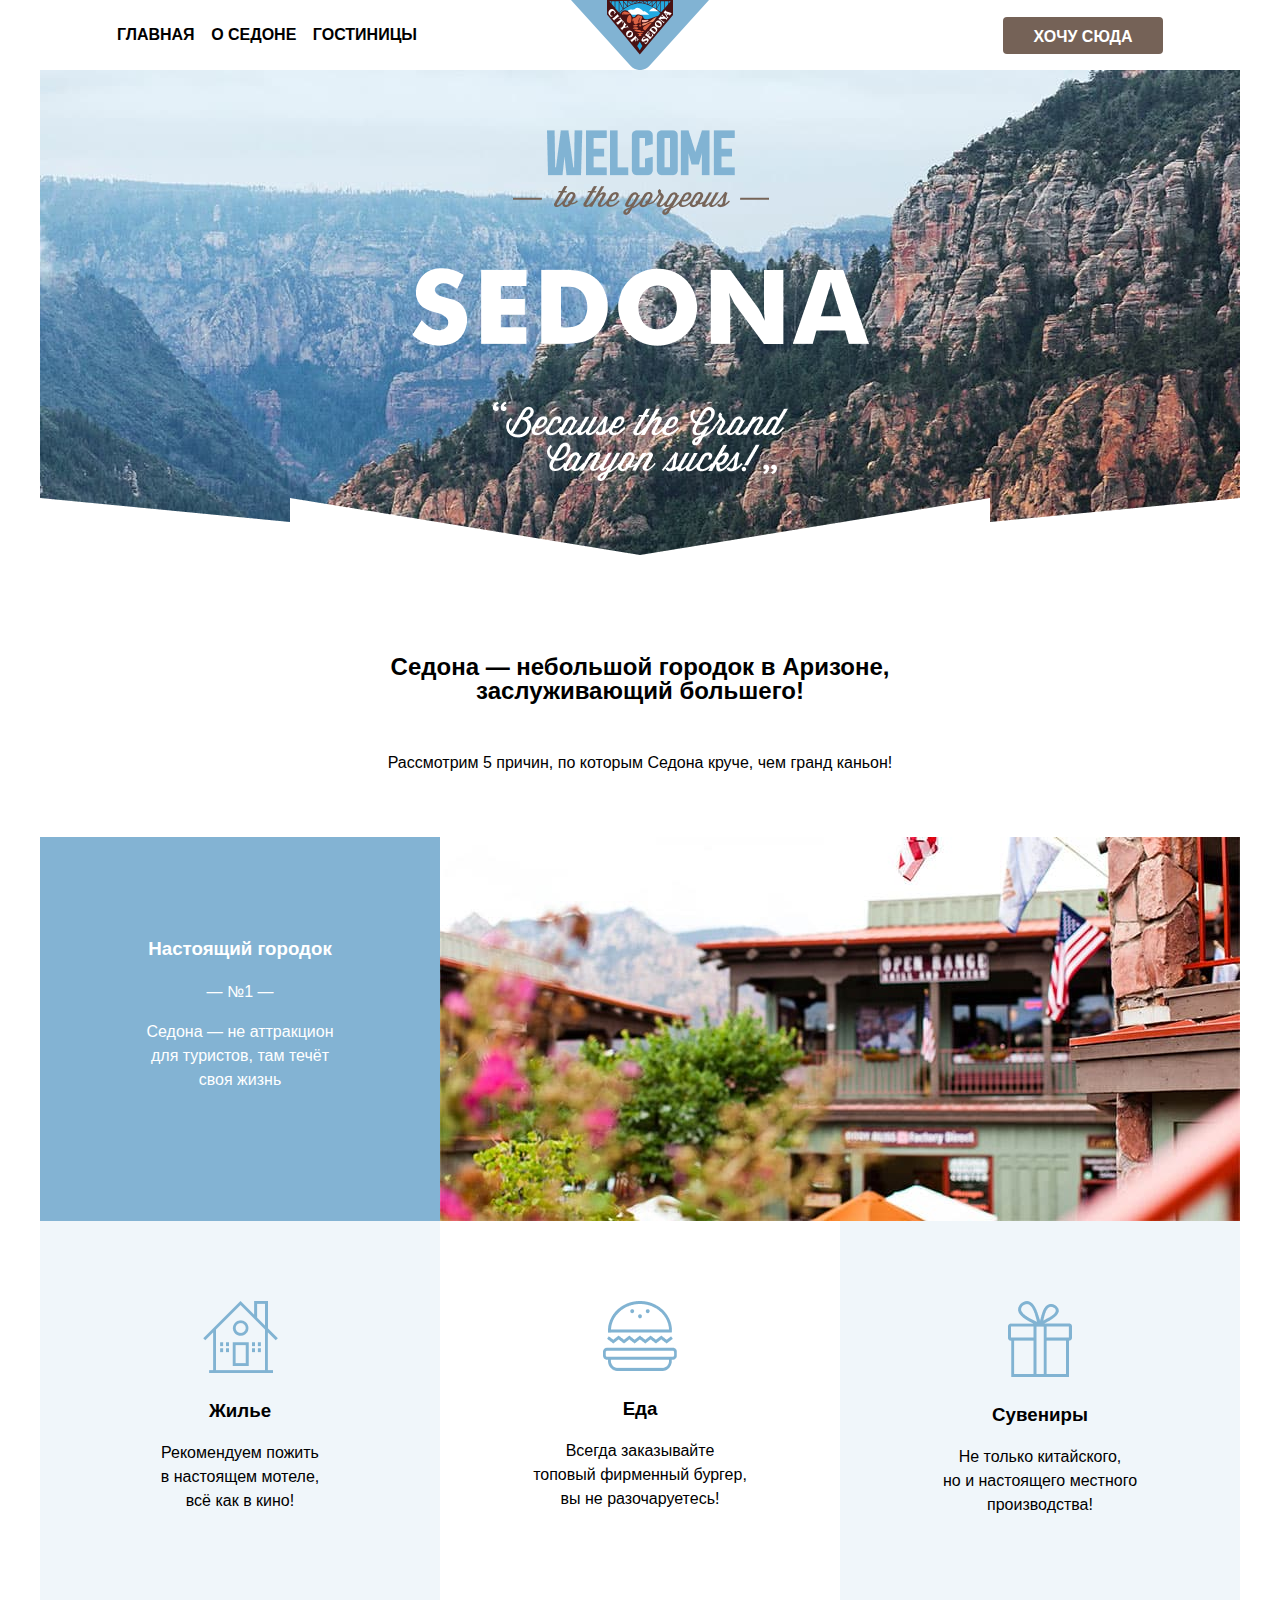
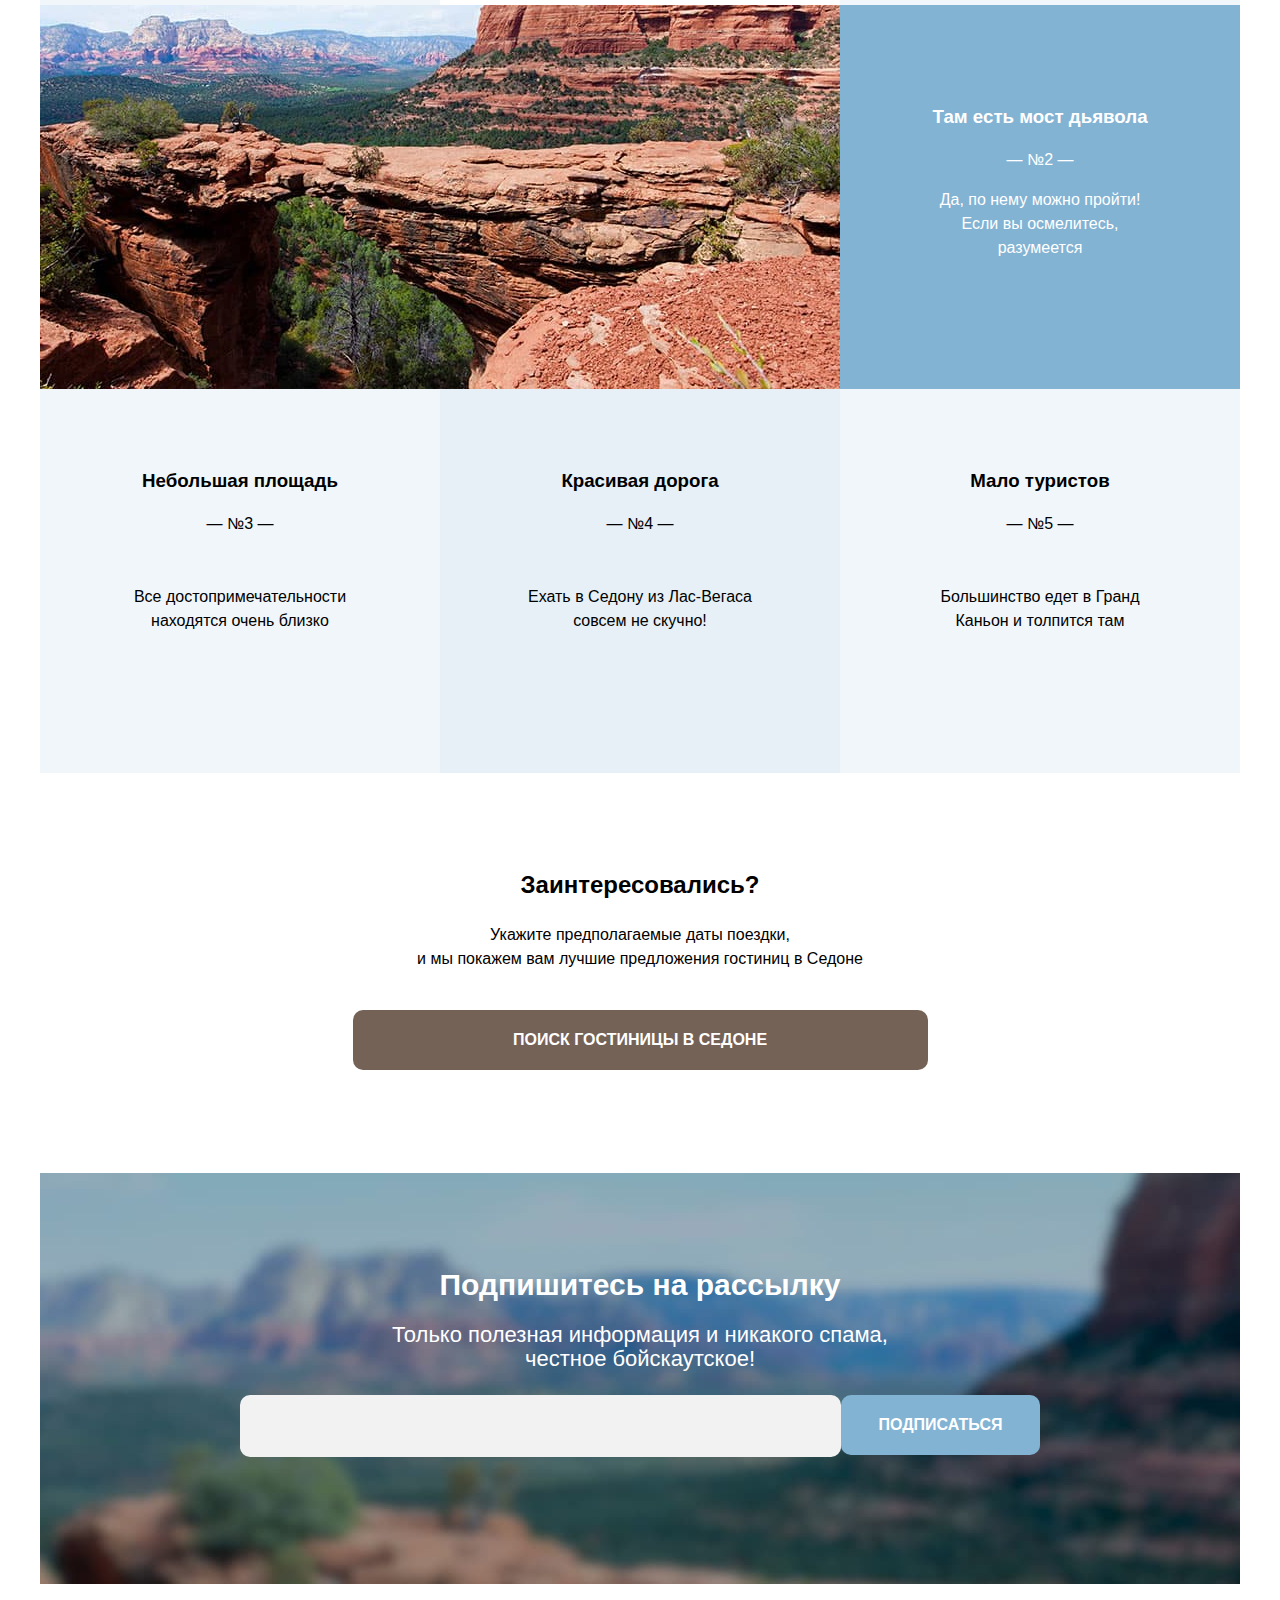
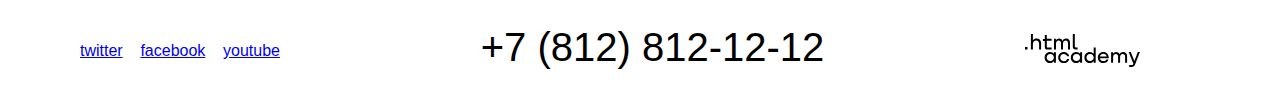
==== index.html @ 0d85519e "Задание №5. Сетки компонентов на флексах" ====
<!DOCTYPE html>
<html lang="ru">
  <head>
    <meta charset="utf-8">
    <title>HTML Academy: Седона</title>
    <link rel="stylesheet" href="styles/styles.css">
  </head>
  <body>
    <header class="page-header">
      <div class="page-container">
        <nav class="navigation">
          <ul class="navigation-list">
            <li class="navigation-item">
              <a class="navigation-link" href="index.html">Главная</a>
            </li>
            <li class="navigation-item">
              <a class="navigation-link" href="catalog.html">О Седоне</a>
            </li>
            <li class="navigation-item"><a class="navigation-link" href="hotels.html">Гостиницы</a>
            </li>
          </ul>
       
          <div class="navigation-item-logo">
            <a class="navigation-link-logo" href="index.html">
              <img class="navigation-logo" src="img/logo-sedona.svg" width="138" height="70" alt="Логотип">
            </a>
          </div>

          <ul class="navigation-list navigation-user">
            <li class="navigation-item">
              <a class="navigation-link link-search" href="#">
                <span class="visually-hidden">Поиск</span>
              </a>
            </li>
            <li class="navigation-item">
              <a class="navigation-link link-like" href="#">
                <span class="visually-hidden">Лайки</span>
              </a>
            </li>
            <li class="navigation-item">
              <a class="navigation-link link-entrance" href="#">Хочу сюда</a>
            </li>
          </ul>
        </nav>
      </div>
    </header>

    <main class="main-container main-index">
      <div class="page-container">
        <section class="index-background">
          <h1 class="visually-hidden">«Sedona»</h1>
          <img class="index-background-image" src="img/index-background.jpg" width="1200" height="485" alt="Горная местность «Sedona»">
          <div class="welcome-image"></div>
          <div class="vector-image"></div>
        </section>

        <section class="main-text">
          <h2 class="main-comment">Седона — небольшой городок в Аризоне, заслуживающий большего!</h2>
          <p>Рассмотрим 5 причин, по которым Седона круче, чем гранд каньон!</p>
        </section>
      
        <section class="advantages">
          <h2 class="visually-hidden">Преимущества</h2>
          <section class="advantage-first">
            <aside class="advantage-first-item">
              <h3 class="advantage-title">Настоящий городок</h3>
              <p class="advantage-number">&#8212; №1 &#8212;</p>
              <p class="advantage-description">Седона — не аттракцион для туристов, там течёт своя жизнь</p>
            </aside>
            <img src="img/photo-1.jpg" width="800" height="384" alt="Вид городка">
          </section>
        
          <section class="advantage-second">
            <ul class="advantage-list">
              <li class="advantage-item advantage-second-house">
                <img class="icon-house" src="img/icon-1.png" width="75" height="72" alt="Иконка жилье">
                <h3>Жилье</h3>
                <p>Рекомендуем пожить в настоящем мотеле, всё как в кино!</p>
              </li>
              <li class="advantage-item">
                <img class="icon-food" src="img/icon-2.png" width="74" height="70" alt="Иконка еда">
                <h3>Еда</h3>
                <p class="comment-food">Всегда заказывайте топовый фирменный бургер, вы не разочаруетесь!</p>
              </li>
              <li class="advantage-item advantage-second-souvenir">
                <img class="icon-souvenir" src="img/icon-3.png" width="64" height="76" alt="Иконка сувенир">
                <h3>Сувениры</h3>
                <p>Не только китайского, <br>но и настоящего местного производства!</p>
              </li>
            </ul>
          </section>
        
          <section class="advantage-third">
            <aside class="advantage-third-item">
              <h3 class="advantage-title">Там есть мост дьявола</h3>
              <p class="advantage-number">&#8212; №2 &#8212;</p>
              <p class="advantage-description">Да, по нему можно пройти! Если вы осмелитесь, разумеется</p>
            </aside>
            <img src="img/photo-2.jpg" width="800" height="384" alt="Вид природы">      
          </section>

          <section class="advantage-forth">
            <ul class="advantage-list">
              <li class="advantage-item advantage-forth-area">
                <h3>Небольшая площадь</h3>
                <p>&#8212; №3 &#8212;</p>
                <p>Все достопримечательности находятся очень близко</p>
              </li>
              <li class="advantage-item advantage-forth-road">
                <h3>Красивая дорога</h3>
                <p>&#8212; №4 &#8212;</p>
                <p class="advantage-item-road">Ехать в Седону из Лас-Вегаса совсем не скучно!</p>
              </li>
              <li class="advantage-item advantage-forth-tourists">
                <h3>Мало туристов</h3>
                <p>&#8212; №5 &#8212;</p>
                <p>Большинство едет в Гранд Каньон и толпится там</p>
              </li>
            </ul>
          </section>
        </section>

        <section class="modal-search">
          <h2>Заинтересовались?</h2>
          <p>Укажите предполагаемые даты поездки,<br> и мы покажем вам лучшие предложения гостиниц в Седоне</p>
          <button class="button button-modal" type="button" name="search-open">Поиск гостиницы в Седоне</button>
        </section>
        
        <section class="subscription">
          <div class="subscription-item">
            <h3>Подпишитесь на рассылку</h3>
            <p>Только полезная информация и никакого спама, честное бойскаутское!</p>
            <form class="page-subscription">
              <input class="page-subscription-input" type="text" name="subscribe">
              <button class="button button-subscription" type="button">Подписаться</button>
            </form>
          </div>
          <img src="img/footer-background.jpg" width="1200" height="411" alt="Картинка «Sedona»"> 
        </section>
      </div>
    </main>

    <footer class="page-footer">
      <div class="page-container">
        <section class="footer-section">
          <ul class="page-footer-socials">
            <li><a class="social-button" href="#"><span class="vissually-hidden">twitter</span></a></li>
            <li><a class="social-button" href="#"><span class="vissually-hidden">facebook</span></a></li>
            <li><a class="social-button" href="#"><span class="vissually-hidden">youtube</span></a></li>
          </ul>
          <div>
            <span class="page-footer-telephone">+7 (812) 812-12-12</span>
          </div>
          <div class="footer-copyright">
            <a class="button" href="#">
              <img src="img/logo-htmlacademy.svg" width="115" height="34" alt="Логотип HTML Academy">
            </a>
          </div>
        </section>
      </div>
    </footer>
  </body>
</html>
---- styles/styles.css ----
@font-face {
  font-family: "PT Sans";
  font-style: normal;
  font-weight: 400;
  src: url("fonts/ptsans-400.woff2") format("woff2");
  font-display: swap;
}

@font-face {
  font-family: "PT Sans";
  font-style: normal;
  font-weight: 700;
  src: url("fonts/ptsans-700.woff2") format("woff2");
  font-display: swap;
}

html {
  height: 100%;
}

body {
  display: flex;
  flex-direction: column;
  margin: 0;
  min-height: 100%;
  font-family: "PT Sans", sans-serif;
  font-size: 16px;
  line-height: 24px;
  color: #000000;
  background-color: #ffffff;
}

.button {
  font-family: inherit;
  font-size: 16px;
  line-height: 16px;
  font-weight: 700;
  text-align: center;
  color: #ffffff;
  text-decoration: none;
  text-transform: uppercase;
}

.page-container {
  width: 1200px;
  margin: 0 auto; 
}

.visually-hidden {
  display: none;
  position: absolute;
  width: 1px;
  height: 1px;
  margin: -1px;
  padding: 0;
  border: 0;
  clip: rect(0 0 0 0);
  overflow: hidden;
}

/*header*/

.navigation {
  display: flex;
  justify-content: space-around;
  width: 1200px;
  height: 70px;
}

.navigation-list {
  display: flex;
  justify-content: space-between;
  align-items: center;
  width: 300px;
  margin: 0;
  padding: 0;
  list-style: none;
}

.navigation-user {
  display: flex;
  justify-content: space-between;
  width: 500px;
}

.link-search,
.link-like {
  display: block;
  width: 50px;
}

.navigation-link {
  display: block;
  font-family: "PT Sans Narrow", sans-serif;
  font-weight: 700;
  text-align: center;
  color: #000000;
  background-color: #ffffff;
  text-decoration: none;
  text-transform: uppercase;
}

.link-entrance {
  display: block;
  width: 160px;
  height: 37px;
  color: #ffffff;
  
  line-height: 40px;
  background-color: rgba(117, 98, 87, 1);
  border-radius: 4px;
}

.navigation-link-logo {
  display: block;
}

.navigation-user {
  width: 300px;
}

.main-container {
  flex-grow: 1;
}

/*main-index*/

.index-background {
  display: block;
  width: 1200px;
  height: 485px;
  position: relative;
}

.welcome-image {
  position: absolute;
  top: 60px;
  left: 372px;
  width: 458px;
  height: 352px;
  background-image: url(../img/welcome.png);
  background-repeat: no-repeat;
  background-position: 50% 50%;
  background-size: 458px;
  text-align: center;
}

.vector-image {
  display: block;
  position: absolute;
  top: 428px;
  width: 1200px;
  min-height: 57px;
  margin: 0 auto;
  background-image: url(../img/vector.png);
  background-repeat: no-repeat;
}

.main-text {
  width: 1200px;
  height: 182px;
  text-align: center;
}

.main-comment {
  width: 620px;
  height: 80px;
  margin: 0 auto;
  margin-top: 100px;
}

.advantage-first {
  display: flex;
  justify-content: center;
}

.advantage-first-item,
.advantage-third-item {
  width: 400px;
  text-align: center;
  background-color: #83B3D3;
}

.advantage-title {
  margin-top: 100px;
}

.advantage-description {
  width: 210px;
  margin: 0 auto;
}

.advantage-list {
  display: flex;
  justify-content: space-between; 
  margin: 0;
  padding: 0;
  list-style: none;
}

.advantage-item {
  width: 400px;
  height: 384px;
  text-align: center;
}

.advantage-second-house,
.advantage-second-souvenir {
  background-color: rgba(131, 179, 211, 0.12);
}

.icon-house,
.icon-food,
.icon-souvenir {
  margin-top: 80px;
}

.advantage-item p {
  width: 170px;
  height: 73px;
  margin: 0 auto;
}

.advantage-item .comment-food {
  width: 215px;
  height: 73px;
}

.advantage-item:nth-child(3) p {
  width: 200px;
}

.advantage-third {
  display: flex;
  flex-direction: row-reverse;
  justify-content: center;
}

.advantage-title,
.advantage-number,
.advantage-description {
  color: #ffffff;
}

.advantage-forth-area h3,
.advantage-forth-road h3,
.advantage-forth-tourists h3 {
  margin-top: 80px;
}

.advantage-forth-area,
.advantage-forth-tourists {
  background-color: rgba(131, 179, 211, 0.12);
}

.advantage-forth-area p + p {
  width: 250px;
  height: 73px;
}

.advantage-forth-road {
  background-color: rgba(131, 179, 211, 0.2);
}

.advantage-forth-road .advantage-item-road {
  width: 250px;
  height: 73px;
}

.modal-search {
  width: 1200px;
  height: 300px;
  margin: 0 auto;
  text-align: center;
}

.modal-search h2 {
  width: 720px;
  height: 50px;
  margin: 0 auto;
  margin-top: 100px;
}

.modal-search p {
  width: 600px;
  height: 37px;
  margin: 0 auto;
  margin-bottom: 50px;
}

.button-modal {
  width: 575px;
  height: 60px;
  color: #ffffff;
  background-color: rgba(117, 98, 87, 1);
  border: none;
  border-radius: 10px;
}

.subscription {
  width: 1200px;
  position: relative;
}

.subscription-item {
  width: 800px;
  position: absolute;
  left: 200px;
  text-align: center;
  margin-top: 100px;
}

.subscription-item h3 {
  width: 700px;
  height: 50px;
  color: #ffffff;
  margin: 0 auto;
  font-size: 30px;
}

.subscription-item p {
  width: 520px;
  height: 72px;
  color: #ffffff;
  margin: 0 auto;
  font-size: 22px;
}

.page-subscription {
  display: flex;
}

.page-subscription-input {
  width: 600px;
  height: 60px;
  background-color: rgba(242, 242, 242, 1);
  border: none;
  border-radius: 10px;
}
.button-subscription {
  width: 200px;
  height: 60px;
  background-color: rgba(131, 179, 211, 1);
  border: none;
  border-radius: 10px;
}

/*footer*/

.footer-section {
  width: 1200px;
  height: 120px;
  display: flex;
  justify-content: space-between;
  align-items: center;
}

.page-footer-socials {
  display: flex;
  justify-content: space-between;
  width: 200px;
  list-style: none;
}

.page-footer-telephone {
  width: 350px;
  height: 50px;
  font-size: 40px;
}

.footer-copyright {
  width: 115px;
  height: 34px;
  margin-right: 100px;
}

/*page-calalog*/

.catalog-sedona-image {
  position: relative;
}

.filters-form-wrapper {
  position:  absolute;
  top: 60px;
  color: #ffffff;
}

.filters-form-wrapper h1 {
  font-size: 50px;
  margin-top: 70px;
  margin-left: 70px;
}

.filters-form-wrapper p {
  width: 73px;
  height: 21px;
  margin-left: 115px;
}

.filters-form {
  display: flex;
  justify-content: space-between;
  width: 1000px;
}

.filters-form-first {
  display: flex;
  justify-content: space-between;
  width: 400px;
  margin-left: 70px;
}

.filter-form-second {
  display: flex;
  width: 400px;
  margin-top: 20px;
}

.filters-by-price {
  border: none;
}

.filters-range {
  margin-top: 15px;
}

.price-controls {
  display: flex;
  margin-bottom: 20px;
}

.price-controls input {
  width: 120px;
  height: 35px;
  color: #ffffff;
  background-color: transparent;
  border: 1px solid #ffffff;
}

.min-price input {
  border-right: none;
}

.range-controls .scale {
  height: 2px;
  background-color: rgba(255, 255, 255, 1);
}

.filters-button {
  margin: 44px 0 0 50px;
}

.filters-btn {
  width: 140px;
  height: 40px;
  font-size: 12px;
  color:  #ffffff;
}

.filters-button-apply {
  background-color: rgba(131, 179, 211, 1);
  border: none;
  border-radius: 5px;
  font-size: 14px;
  font-weight:  normal;
}

.filters-button-reset {
  background-color:  transparent;
  border: none;
  text-transform: capitalize;
  font-size: 16px;
  font-weight:  normal;
}

.sorting-block {
  display: flex;
  justify-content: space-between;
  align-items: center;
  width: 1056px;
  height: 100px;
  margin: 0 auto;
}

.sorting-block h2 {
  width: 400px;
  height: 40px;
  font-size: 30px;
}

.sorting-type {
  margin-left: 200px;
}

.select-control {
  width: 250px;
  height: 40px;
}

.sorting-list {
  display: flex;
  justify-content: flex-end;
  width: 300px;
  margin: 0;
  padding: 0;
  list-style: none;
}

.sorting-link {
  display: block;
}

.sorting-item button {
  width: 40px;
  height: 40px;
  margin-left: 10px;
}

.gallery {
  width: 1056px;
  margin: 0 auto;
  margin-bottom: 30px;
  border: 1px solid rgba(229, 229, 229, 1);
  border-left: none;
  border-right: none;
}

.gallery-list {
  display: flex;
  padding-top: 30px;
  padding-bottom: 30px;
  border-bottom: 1px solid rgba(229, 229, 229, 1);
}

.gallery-item {
  width: 300px;
  height: 100px;
  margin: 0;
  padding: 0;
  margin-left: 35px;
}

.gallery-title {
  margin: 0;
  padding: 0;
}

.gallery-hotel,
.gallery-hotel-price {
  display: inline-block;
}

.gallery-hotel-price {
  margin-left: 55px;
  margin-bottom: 35px;
}

.gallery-hotel-info {
  display: flex;
}

.gallery-details {
  width: 151px;
  height: 37px;
  font-size: 12px;
  line-height: 37px;
  font-weight: 700;
  text-transform: uppercase;
  text-align: center;
  background-color: rgba(117, 98, 87, 1);
}

.gallery-details a {
  color: #ffffff;
  text-decoration: none;
}

.gallery-btn {
  width: 151px;
  height: 37px;
  margin-left: 10px;
  font-size: 12px;
  color: #ffffff;
  font-weight: 700;
  text-transform: uppercase;
  text-align: center;
  background-color: rgba(131, 179, 211, 1);
  border: none;
}

.gallery-hotel-rating {
  align-self: flex-end;
  margin-left: auto;
}

.gallery-hotel-rating button {
  width: 160px;
  height: 37px;
  color: #000000;
  background-color: rgba(242, 242, 242, 1);
  border: none;
}

.gallery-download {
  display: flex;
  justify-content: center;
  margin-top: 30px;
  margin-bottom: 30px;
}

.download-btn {
  width: 625px;
  height: 55px;
  color: #ffffff;
  background-color: rgba(131, 179, 211, 1);
  border: none;
  border-radius: 4px;
}

.slider-pagination {
  display: flex;
  justify-content: space-between;
  width: 1056px;
  margin: 0 auto;
  margin-bottom: 40px;
  padding: 0;
}

.pagination-list {
  display: flex;
  margin: 0;
  padding: 0;
  list-style-type: none;
}

.pagination-item {
  margin-left: 5px;
}

.pagination-link {
  display: block;
  box-sizing: border-box;
  width: 55px;
  height: 55px;
  padding: 18px 24px;
  font-weight: 700;
  color: #000000;
  background-color: rgba(131, 179, 211, 1);
  text-decoration: none;
  border: none;
  border-radius: 4px;
}

.pagination-current {
  background-color: rgba(242, 242, 242, 1);
}

.pagination-link-dotted {
  padding: 15px 22px;
}

.pagination-link-last {
  padding: 18px 18px;
}

.sorting-hotel-pages {
  display: flex;
  justify-content: space-between;
  align-items: center;
  width: 386px;
  height: 48px;
}

.select-hotel {
  width: 130px;
  height: 53px;
  padding: 0;
  padding-left: 10px;
  border-radius: 4px;
}

.subscription-block {
  display: block;
  width: 1056px;
  height: 400px;
  margin: 0 auto;
}

.subscription-item-catalog {
  display: flex;
  flex-direction: column;
  justify-content: center;
  align-items: center;
  width: 900px;
  margin: 0 auto;
  text-align: center;
}

.subscription-item-catalog h3 {
  width: 720px;
  height: 50px;
  font-size: 30px;
}

.subscription-item-catalog p {
  width: 520px;
  height: 72px;
  font-size: 22px;
  line-height: 20px;
}

.subscription-form {
  display: flex;
}

.subscription-input {
  width: 600px;
  height: 60px;
  background-color: rgba(242, 242, 242, 1);
  border: none;
  border-radius: 10px;
}
.subscription-button {
  width: 200px;
  height: 60px;
  background-color: rgba(131, 179, 211, 1);
  border: none;
  border-radius: 10px;
}
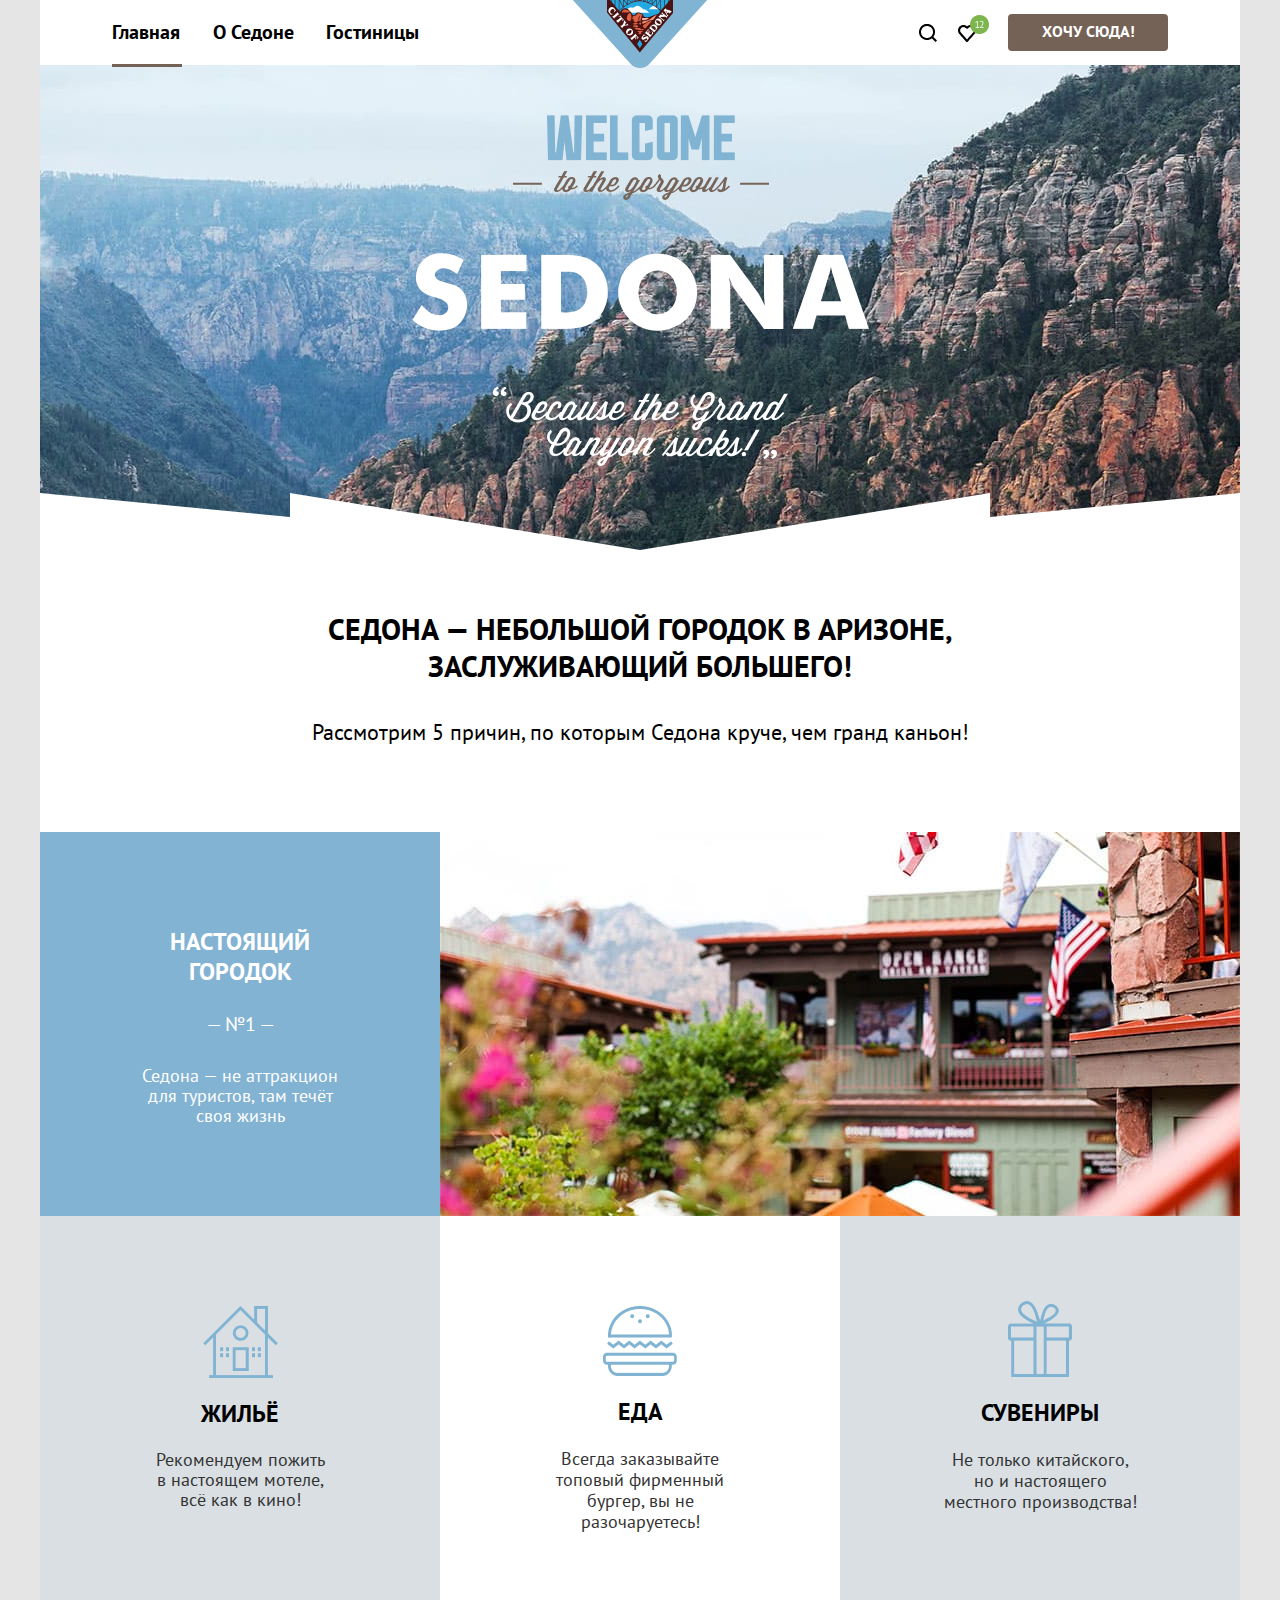
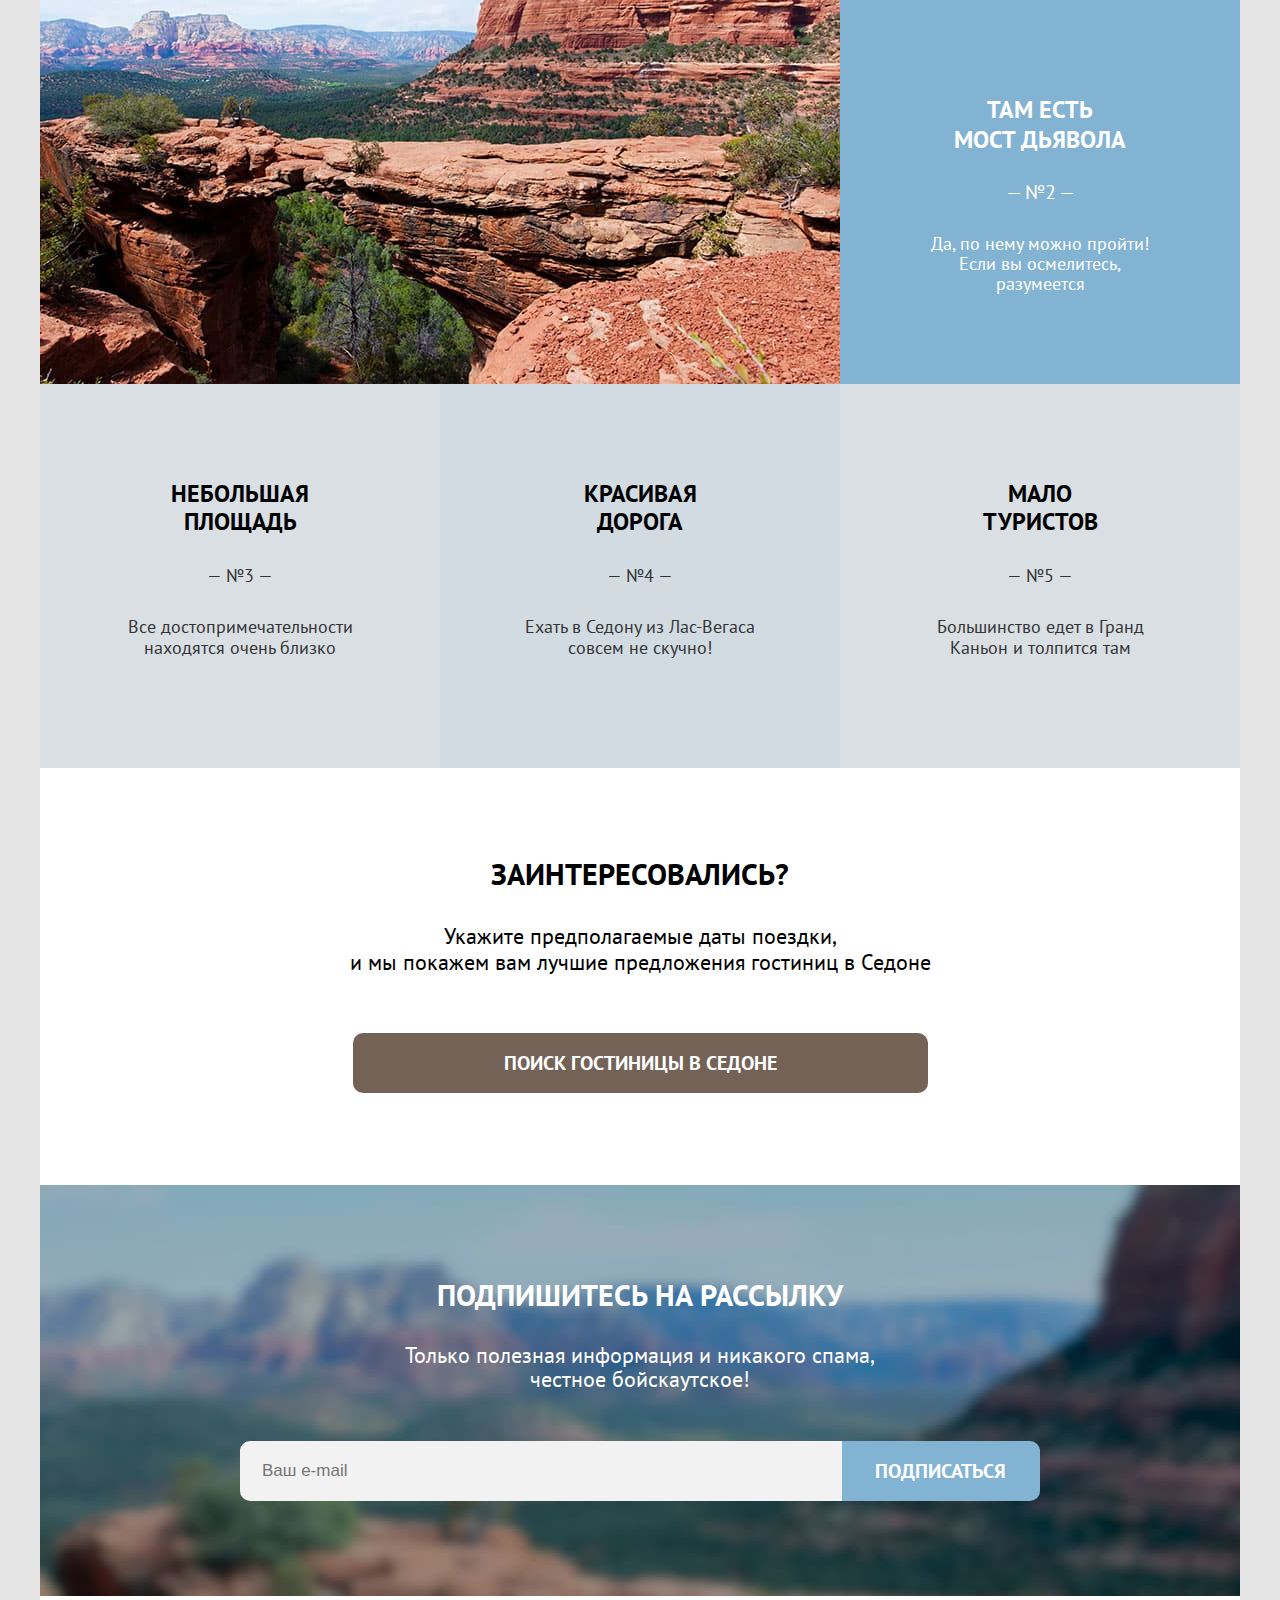
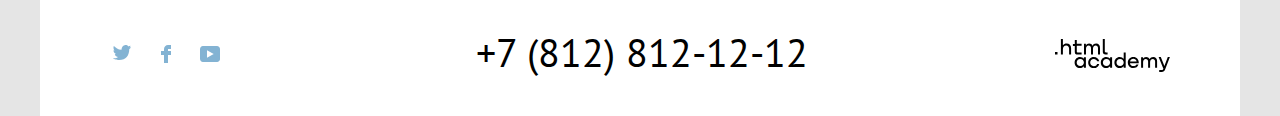
==== commit 20aa223e: "Задание №7. Декоративные элементы" ====
--- a/index.html
+++ b/index.html
@@ -11,12 +11,13 @@
         <nav class="navigation">
           <ul class="navigation-list">
             <li class="navigation-item">
-              <a class="navigation-link" href="index.html">Главная</a>
+              <a class="navigation-link current-link-index" href="index.html">Главная</a>
             </li>
             <li class="navigation-item">
-              <a class="navigation-link" href="catalog.html">О Седоне</a>
+              <a class="navigation-link" href="about-sedona.html">О Седоне</a>
             </li>
-            <li class="navigation-item"><a class="navigation-link" href="hotels.html">Гостиницы</a>
+            <li class="navigation-item">
+              <a class="navigation-link link-hotels" href="catalog.html">Гостиницы</a>
             </li>
           </ul>
        
@@ -38,7 +39,7 @@
               </a>
             </li>
             <li class="navigation-item">
-              <a class="navigation-link link-entrance" href="#">Хочу сюда</a>
+              <a class="navigation-link link-entrance" href="#">Хочу сюда!</a>
             </li>
           </ul>
         </nav>
@@ -47,16 +48,18 @@
 
     <main class="main-container main-index">
       <div class="page-container">
-        <section class="index-background">
-          <h1 class="visually-hidden">«Sedona»</h1>
-          <img class="index-background-image" src="img/index-background.jpg" width="1200" height="485" alt="Горная местность «Sedona»">
-          <div class="welcome-image"></div>
-          <div class="vector-image"></div>
-        </section>
+        <section class="index-background-wrapper">
+          <div class="index-background">
+            <h1 class="visually-hidden">«Sedona»</h1>
+            <img class="index-background-image" src="img/index-background.jpg" width="1200" height="485" alt="Горная местность «Sedona»">
+            <div class="welcome-image"></div>
+            <div class="vector-image"></div>
+          </div>
 
-        <section class="main-text">
-          <h2 class="main-comment">Седона — небольшой городок в Аризоне, заслуживающий большего!</h2>
-          <p>Рассмотрим 5 причин, по которым Седона круче, чем гранд каньон!</p>
+          <div class="main-text">
+            <h2 class="main-comment">Седона — небольшой городок в Аризоне, заслуживающий большего!</h2>
+            <p>Рассмотрим 5 причин, по которым Седона круче, чем гранд каньон!</p>
+          </div>
         </section>
       
         <section class="advantages">
@@ -74,25 +77,25 @@
             <ul class="advantage-list">
               <li class="advantage-item advantage-second-house">
                 <img class="icon-house" src="img/icon-1.png" width="75" height="72" alt="Иконка жилье">
-                <h3>Жилье</h3>
+                <h3>Жильё</h3>
                 <p>Рекомендуем пожить в настоящем мотеле, всё как в кино!</p>
               </li>
-              <li class="advantage-item">
+              <li class="advantage-item advantage-food-background">
                 <img class="icon-food" src="img/icon-2.png" width="74" height="70" alt="Иконка еда">
                 <h3>Еда</h3>
-                <p class="comment-food">Всегда заказывайте топовый фирменный бургер, вы не разочаруетесь!</p>
+                <p class="comment-food">Всегда заказывайте<br>топовый фирменный бургер, вы не разочаруетесь!</p>
               </li>
               <li class="advantage-item advantage-second-souvenir">
                 <img class="icon-souvenir" src="img/icon-3.png" width="64" height="76" alt="Иконка сувенир">
                 <h3>Сувениры</h3>
-                <p>Не только китайского, <br>но и настоящего местного производства!</p>
+                <p>Не только китайского,<br>но и настоящего местного производства!</p>
               </li>
             </ul>
           </section>
         
           <section class="advantage-third">
             <aside class="advantage-third-item">
-              <h3 class="advantage-title">Там есть мост дьявола</h3>
+              <h3 class="advantage-title advantage-title-bridge">Там есть мост дьявола</h3>
               <p class="advantage-number">&#8212; №2 &#8212;</p>
               <p class="advantage-description">Да, по нему можно пройти! Если вы осмелитесь, разумеется</p>
             </aside>
@@ -103,17 +106,17 @@
             <ul class="advantage-list">
               <li class="advantage-item advantage-forth-area">
                 <h3>Небольшая площадь</h3>
-                <p>&#8212; №3 &#8212;</p>
+                <p class="advantage-item-number">&#8212; №3 &#8212;</p>
                 <p>Все достопримечательности находятся очень близко</p>
               </li>
               <li class="advantage-item advantage-forth-road">
                 <h3>Красивая дорога</h3>
-                <p>&#8212; №4 &#8212;</p>
+                <p class="advantage-item-number">&#8212; №4 &#8212;</p>
                 <p class="advantage-item-road">Ехать в Седону из Лас-Вегаса совсем не скучно!</p>
               </li>
               <li class="advantage-item advantage-forth-tourists">
                 <h3>Мало туристов</h3>
-                <p>&#8212; №5 &#8212;</p>
+                <p class="advantage-item-number">&#8212; №5 &#8212;</p>
                 <p>Большинство едет в Гранд Каньон и толпится там</p>
               </li>
             </ul>
@@ -131,7 +134,7 @@
             <h3>Подпишитесь на рассылку</h3>
             <p>Только полезная информация и никакого спама, честное бойскаутское!</p>
             <form class="page-subscription">
-              <input class="page-subscription-input" type="text" name="subscribe">
+              <input class="page-subscription-input" type="text" name="subscribe" placeholder="Ваш e-mail">
               <button class="button button-subscription" type="button">Подписаться</button>
             </form>
           </div>
@@ -144,9 +147,9 @@
       <div class="page-container">
         <section class="footer-section">
           <ul class="page-footer-socials">
-            <li><a class="social-button" href="#"><span class="vissually-hidden">twitter</span></a></li>
-            <li><a class="social-button" href="#"><span class="vissually-hidden">facebook</span></a></li>
-            <li><a class="social-button" href="#"><span class="vissually-hidden">youtube</span></a></li>
+            <li><a class="social-button-tw" href="#"><span class="visually-hidden">twitter</span></a></li>
+            <li><a class="social-button-fb" href="#"><span class="visually-hidden">facebook</span></a></li>
+            <li><a class="social-button-yt" href="#"><span class="visually-hidden">youtube</span></a></li>
           </ul>
           <div>
             <span class="page-footer-telephone">+7 (812) 812-12-12</span>
--- a/styles/styles.css
+++ b/styles/styles.css
@@ -2,7 +2,7 @@
   font-family: "PT Sans";
   font-style: normal;
   font-weight: 400;
-  src: url("fonts/ptsans-400.woff2") format("woff2");
+  src: url("../fonts/ptsans-400.woff") format("woff");
   font-display: swap;
 }
 
@@ -10,7 +10,39 @@
   font-family: "PT Sans";
   font-style: normal;
   font-weight: 700;
-  src: url("fonts/ptsans-700.woff2") format("woff2");
+  src: url("../fonts/ptsans-700.woff") format("woff");
+  font-display: swap;
+}
+
+@font-face {
+  font-family: "PT Sans";
+  font-style: normal;
+  font-weight: 400;
+  src: url("../fonts/ptsans-400.woff2") format("woff2");
+}
+
+@font-face {
+  font-family: "PT Sans";
+  font-style: normal;
+  font-weight: 700;
+  src: url("../fonts/ptsans-700.woff2") format("woff2");
+  font-display: swap;
+}
+
+/* PT Sans Narrow */
+@font-face {
+  font-family: "PT Sans Narrow";
+  font-style: normal;
+  font-weight: 400;
+  src: url("../fonts/PTSansNarrow-400.woff") format("woff");
+  font-display: swap;
+}
+
+@font-face {
+  font-family: "PT Sans Narrow";
+  font-style: normal;
+  font-weight: 700;
+  src: url("../fonts/PTSansNarrow-700.woff") format("woff");
   font-display: swap;
 }
 
@@ -27,7 +59,7 @@
   font-size: 16px;
   line-height: 24px;
   color: #000000;
-  background-color: #ffffff;
+  background-color: #E5E5E5;
 }
 
 .button {
@@ -63,67 +95,116 @@
 .navigation {
   display: flex;
   justify-content: space-around;
+  align-items: center;
+  position: relative;
   width: 1200px;
-  height: 70px;
+  height: 65px;
+  margin: 0;
+  padding: 0;
+  background-color: #ffffff;
 }
 
 .navigation-list {
   display: flex;
   justify-content: space-between;
   align-items: center;
-  width: 300px;
+  width: 315px;
   margin: 0;
   padding: 0;
-  list-style: none;
-}
-
-.navigation-user {
-  display: flex;
-  justify-content: space-between;
-  width: 500px;
-}
-
-.link-search,
-.link-like {
-  display: block;
-  width: 50px;
+  list-style-type: none;
 }
 
 .navigation-link {
   display: block;
-  font-family: "PT Sans Narrow", sans-serif;
+  font-family: "PT Sans", sans-serif;
+  font-size: 20px;
   font-weight: 700;
   text-align: center;
+  line-height: 27px;
   color: #000000;
   background-color: #ffffff;
   text-decoration: none;
-  text-transform: uppercase;
+  text-transform: capitalize;
+}
+
+.current-link-index::after {
+  content: "";
+  display: block;
+  position: absolute;
+  top: 64px;
+  left: 72px;
+  width: 70px;
+  height: 3px;
+  background-color: #756257;
+  background-image: url("../img/indicator-line.png");
+  background-repeat: no-repeat;
+  z-index: 1;
+}
+  
+.link-hotels {
+  position: relative;
+  margin-right: 8px;
+}
+
+.navigation-item-logo {
+  z-index: 1;
+}
+
+.navigation-link-logo {
+  display: flex;
+  align-items: center;
+}
+
+.navigation-user {
+  display: flex;
+  justify-content: space-between;
+  margin: 0;
+  padding: 0;
+}
+
+.link-search {
+  width: 25px;
+  height: 25px;
+  margin-left: 62px;
+  background-image: url("../img/search.png");
+  background-repeat: no-repeat;
+  background-position: 50% 50%;
+}
+
+.link-like {
+  display: inline-block;
+  width: 35px;
+  height: 30px;
+  background-image: url("../img/heart.png");
+  background-repeat: no-repeat;
+  background-position: 40% 30%;
 }
 
 .link-entrance {
   display: block;
   width: 160px;
   height: 37px;
-  color: #ffffff;
-  
-  line-height: 40px;
+  font-size: 16px;
+  font-weight: 700;
+  color: #ffffff;
   background-color: rgba(117, 98, 87, 1);
+  line-height: 35px;
+  text-transform: uppercase;
+  border: none;
   border-radius: 4px;
 }
 
-.navigation-link-logo {
-  display: block;
-}
-
-.navigation-user {
-  width: 300px;
-}
+/*main-index*/
 
 .main-container {
   flex-grow: 1;
 }
 
-/*main-index*/
+.index-background-wrapper{
+  width: 1200px;
+  height: 767px;
+  background-color: #ffffff;
+}
 
 .index-background {
   display: block;
@@ -134,7 +215,7 @@
 
 .welcome-image {
   position: absolute;
-  top: 60px;
+  top: 50px;
   left: 372px;
   width: 458px;
   height: 352px;
@@ -160,13 +241,31 @@
   width: 1200px;
   height: 182px;
   text-align: center;
+  background-color: #ffffff;
 }
 
 .main-comment {
-  width: 620px;
-  height: 80px;
+  width: 720px;
+  height: 70px;
   margin: 0 auto;
-  margin-top: 100px;
+  margin-top: 60px;
+  font-family: "PT Sans", sans-serif;
+  font-style: normal;
+  font-size: 30px;
+  font-weight: 700;
+  line-height: 37px;
+  text-transform: uppercase;
+}
+
+.main-text p {
+  width: 720px;
+  height: 37px;
+  margin: 0 auto;
+  margin-top: 40px;
+  font-family: "PT Sans", sans-serif;
+  font-style: normal;
+  font-size: 22px;
+  font-weight: 400;
 }
 
 .advantage-first {
@@ -177,17 +276,41 @@
 .advantage-first-item,
 .advantage-third-item {
   width: 400px;
+  height: 384px;
   text-align: center;
   background-color: #83B3D3;
 }
 
 .advantage-title {
-  margin-top: 100px;
+  display: block;
+  width: 200px;
+  margin: 0 auto;
+  margin-top: 95px;
+  color: #ffffff;
+  font-family: "PT Sans", sans-serif;
+  font-style: normal;
+  font-size: 24px;
+  font-weight: 700;
+  line-height: 30px;
+  text-transform: uppercase;
+}
+
+.advantage-number {
+  margin-top: 25px;
+  color: #ffffff;
+  font-family: "PT Sans", sans-serif;
+  font-style: normal;
+  font-size: 20px;
+  font-weight: 400;
 }
 
 .advantage-description {
-  width: 210px;
+  width: 220px;
   margin: 0 auto;
+  margin-top: 30px;
+  color: #ffffff;
+  font-size: 18px;
+  line-height: 20px;
 }
 
 .advantage-list {
@@ -210,24 +333,45 @@
 }
 
 .icon-house,
-.icon-food,
+.icon-food {
+  margin-top: 90px;
+}
+
 .icon-souvenir {
-  margin-top: 80px;
+  margin-top: 85px;
+}
+
+.advantage-food-background {
+  background-color: #ffffff;
+}
+
+.advantage-item h3 {
+  font-size: 24px;
+  text-transform: uppercase;
+  margin-top: 18px;
 }
 
 .advantage-item p {
-  width: 170px;
+  width: 180px;
   height: 73px;
   margin: 0 auto;
-}
-
-.advantage-item .comment-food {
-  width: 215px;
-  height: 73px;
-}
-
-.advantage-item:nth-child(3) p {
-  width: 200px;
+  color: #333333;
+  font-family: "PT Sans", sans-serif;
+  font-style: normal;
+  font-size: 18px;
+  font-weight: 400;
+  line-height: 21px;
+}
+
+.advantage-second-house p {
+  line-height: 20px;
+}
+.advantage-food-background p {
+  width: 227px;
+}
+
+.advantage-second-souvenir p {
+  width: 210px;
 }
 
 .advantage-third {
@@ -236,29 +380,44 @@
   justify-content: center;
 }
 
-.advantage-title,
-.advantage-number,
-.advantage-description {
-  color: #ffffff;
+.advantage-title-bridge {
+  width: 172px;
+}
+
+.advantage-forth-area,
+.advantage-forth-tourists {
+  display: flex;
+  flex-direction: column;
+  align-items: center;
+  background-color: rgba(131, 179, 211, 0.12);
 }
 
 .advantage-forth-area h3,
 .advantage-forth-road h3,
 .advantage-forth-tourists h3 {
-  margin-top: 80px;
-}
-
-.advantage-forth-area,
-.advantage-forth-tourists {
-  background-color: rgba(131, 179, 211, 0.12);
-}
-
-.advantage-forth-area p + p {
-  width: 250px;
-  height: 73px;
+  width: 170px;
+  height: 50px;
+  line-height: 28px;
+  margin: 96px 0 35px 0;
+}
+
+.advantage-item .advantage-item-number {
+  width: 100px;
+  height: 30px;
+  margin-bottom: 21px;
+}
+
+.advantage-forth-area p + p,
+.advantage-forth-tourists p + p {
+  width: 240px;
+  height: 40px;
+  font-size: 18px;
 }
 
 .advantage-forth-road {
+  display: flex;
+  flex-direction: column;
+  align-items: center;
   background-color: rgba(131, 179, 211, 0.2);
 }
 
@@ -268,61 +427,85 @@
 }
 
 .modal-search {
+  display: flex;
+  flex-direction: column;
+  align-items: center;
   width: 1200px;
-  height: 300px;
-  margin: 0 auto;
+  height: 417px;
   text-align: center;
+  background-color: #ffffff;
 }
 
 .modal-search h2 {
   width: 720px;
-  height: 50px;
-  margin: 0 auto;
-  margin-top: 100px;
+  height: 30px;
+  margin: 94px 0 9px 0;
+  font-family: "PT Sans", sans-serif;
+  font-style: normal;
+  font-size: 30px;
+  font-weight: 700;
+  text-transform: uppercase;
 }
 
 .modal-search p {
   width: 600px;
-  height: 37px;
-  margin: 0 auto;
+  height: 60px;
   margin-bottom: 50px;
+  font-family: "PT Sans", sans-serif;
+  font-style: normal;
+  font-size: 22px;
+  font-weight: 400;
+  line-height: 26px;
 }
 
 .button-modal {
   width: 575px;
   height: 60px;
   color: #ffffff;
-  background-color: rgba(117, 98, 87, 1);
+  font-family: "PT Sans", sans-serif;
+  font-style: normal;
+  font-size: 20px;
+  font-weight: 700;
+  background-color: #756257;
   border: none;
   border-radius: 10px;
 }
 
 .subscription {
   width: 1200px;
+  height: 411px;
   position: relative;
 }
 
 .subscription-item {
+  display: flex;
+  flex-direction: column;
+  justify-content: space-between;
   width: 800px;
   position: absolute;
   left: 200px;
   text-align: center;
-  margin-top: 100px;
+  margin-top: 98px;
 }
 
 .subscription-item h3 {
   width: 700px;
-  height: 50px;
-  color: #ffffff;
-  margin: 0 auto;
+  height: 30px;
+  margin: 0 auto 30px auto;
+  color: #ffffff;
   font-size: 30px;
+  font-family: "PT Sans", sans-serif;
+  font-style: normal;
+  font-size: 30px;
+  font-weight: 700;
+  text-transform: uppercase;
 }
 
 .subscription-item p {
   width: 520px;
-  height: 72px;
-  color: #ffffff;
-  margin: 0 auto;
+  height: 50px;
+  color: #ffffff;
+  margin: 0 auto 48px auto;
   font-size: 22px;
 }
 
@@ -332,93 +515,311 @@
 
 .page-subscription-input {
   width: 600px;
+  height: 58px;
+  background-color: #F2F2F2;
+  border: none;
+  border-radius: 10px 0 0 10px;
+}
+
+.page-subscription-input::placeholder {
+  padding-left: 20px;
+  font-size: 17px;
+}
+
+.button-subscription {
+  width: 199px;
   height: 60px;
-  background-color: rgba(242, 242, 242, 1);
+  font-family: "PT Sans", sans-serif;
+  font-style: normal;
+  font-size: 20px;
+  font-weight: 700;
+  text-transform: uppercase;
+  background-color: #83B3D3;
   border: none;
-  border-radius: 10px;
-}
-.button-subscription {
-  width: 200px;
-  height: 60px;
-  background-color: rgba(131, 179, 211, 1);
-  border: none;
-  border-radius: 10px;
+  border-radius: 0 10px 10px 0;
 }
 
 /*footer*/
 
 .footer-section {
+  display: flex;
+  justify-content: space-between;
+  align-items: center;
   width: 1200px;
   height: 120px;
+  background-color: #ffffff;
+}
+
+.page-footer-socials {
   display: flex;
   justify-content: space-between;
-  align-items: center;
-}
-
-.page-footer-socials {
-  display: flex;
-  justify-content: space-between;
-  width: 200px;
-  list-style: none;
+  align-items: flex-start;
+  width: 108px;
+  height: 28px;
+  margin: 0;
+  padding: 0;
+  margin-left: 72px;
+  list-style-type: none;
+}
+
+.social-button-tw {
+  display: block;
+  width: 20px;
+  height: 20px;
+  color: #83B3D3;
+  background-image: url("../img/social-twitter.svg");
+  background-repeat: no-repeat;
+  background-position: 50% 50%;
+}
+
+.social-button-fb {
+  display: block;
+  width: 20px;
+  height: 20px;
+  margin-top: 2px;
+  color: #83B3D3;
+  background-image: url("../img/social-facebook.svg");
+  background-repeat: no-repeat;
+  background-position: 50% 50%;
+}
+
+.social-button-yt {
+  display: block;
+  width: 20px;
+  height: 20px;
+  margin-top: 2px;
+  color: #83B3D3;
+  background-image: url("../img/social-youtube.svg");
+  background-repeat: no-repeat;
+  background-position: 50% 50%;
 }
 
 .page-footer-telephone {
   width: 350px;
   height: 50px;
+  margin-left: 8px;
   font-size: 40px;
 }
 
 .footer-copyright {
   width: 115px;
   height: 34px;
-  margin-right: 100px;
+  margin-right: 70px;
 }
 
 /*page-calalog*/
+
+.current-link-catalog::after {
+  content: "";
+  display: block;
+  position: absolute;
+  top: 45px;
+  width: 95px;
+  height: 3px;
+  background-color: #756257;
+  background-image: url("../img/indicator-line.png");
+  background-repeat: no-repeat;
+  z-index: 1;
+}
+
+.main-catalog {
+  width: 1200px;
+  margin: 0 auto;
+  background-color: #ffffff;
+}
 
 .catalog-sedona-image {
   position: relative;
 }
 
 .filters-form-wrapper {
-  position:  absolute;
+  width: 1200px;
+  position: absolute;
   top: 60px;
   color: #ffffff;
 }
 
 .filters-form-wrapper h1 {
-  font-size: 50px;
-  margin-top: 70px;
-  margin-left: 70px;
+  margin: 65px 0 0 72px;
+  position: relative;
+  font-family: "PT Sans", sans-serif;
+  font-style: normal;
+  font-size: 60px;
+  font-weight: 700;
+}
+
+.filters-form-wrapper h1::after {
+  content: "";
+  display: block;
+  position: absolute;
+  top: 55px;
+  left: 23px;
+  width: 5px;
+  height: 5px;
+  transform: rotate(45deg);
+  border: 1px solid #ffffff;
+  border-left: none;
+  border-bottom: none;
 }
 
 .filters-form-wrapper p {
   width: 73px;
   height: 21px;
-  margin-left: 115px;
+  margin: 21px 0 29px 113px;
+}
+
+.filters-form-wrapper p::before {
+  content: "";
+  display: block;
+  position: absolute;
+  top: 116px;
+  left: 74px;
+  width: 12px;
+  height: 12px;
+  color: #ffffff;
+  background-image: url("../img/catalog/icon-house.svg");
+  background-repeat: no-repeat;
+  background-position: 50% 50%;
+  z-index: 1;
 }
 
 .filters-form {
   display: flex;
+  height: 200px;
+}
+
+.filters-form-first {
+  display: flex;
   justify-content: space-between;
-  width: 1000px;
-}
-
-.filters-form-first {
-  display: flex;
-  justify-content: space-between;
-  width: 400px;
-  margin-left: 70px;
+}
+
+.filters-infrastructure {
+  width: 282px;
+}
+
+.filters-infrastructure h3 {
+  margin-left: 15px;
+  text-align: center;
+  font-family: "PT Sans", sans-serif;
+  font-style: normal;
+  font-size: 20px;
+  font-weight: 700;
+}
+
+.filters-list {
+  width: 100px;
+  margin: 30px auto 0 auto;
+  list-style-type: none;
+}
+
+.filters-item {
+  margin-bottom: 12px;
+  font-size: 18px;
+  position: relative;
+}
+
+.filters-input {
+  position: absolute;
+  z-index: -1;
+  opacity: 0;
+}
+
+.filters-item label {
+  display: block;
+  cursor: pointer;
+  color: #ffffff;
+  font-weight: normal;
+}
+
+.filters-input-checkbox + label::before {
+  content: "";
+  position: absolute;
+  top: 1px;
+  left: -37px;
+  width: 15px;
+  height: 15px;
+  background-image: url("../img/catalog/checkbox-off.svg");
+  background-position: 50% 50%;
+  background-repeat: no-repeat;
+  border: 2px solid white;
+  border-radius: 15%;
+  z-index: 0;
+}
+
+.filters-input-checkbox:checked + label::after {
+  content: "";
+  display: block;
+  position: absolute;
+  top: 1px;
+  left: -33px;
+  width: 7px;
+  height: 10px;
+  border: 3px solid #3F5E72;
+  border-top: none;
+  border-left: none;
+  border-radius: 2px;
+  transform: rotate(41deg);
+  background-image: url("../img/catalog/checkbox-on.svg");
+  background-repeat: no-repeat;
+  background-size: 0px;
+  z-index: 1;
+}
+
+.filters-housing {
+  width: 156px;
+}
+
+.filters-housing h3 {
+  margin-left: 8px;
+  font-family: "PT Sans", sans-serif;
+  font-style: normal;
+  font-size: 20px;
+  font-weight: 700;
+}
+
+.filters-input-radio + label::before {
+  content: "";
+  position: absolute;
+  top: 2px;
+  left: -40px;
+  width: 20px;
+  height: 20px;
+  background-image: url("../img/catalog/radio-off.svg");
+  background-repeat: no-repeat;
+  z-index: 0;
+}
+
+.filters-input-radio:checked + label::after {
+  content: "";
+  display: block;
+  position: absolute;
+  width: 10px;
+  height: 10px;
+  top: 7px;
+  left: -35px;
+  background-image: url("../img/catalog/radio-on.svg");
+  background-repeat: no-repeat;
+  background-position: 50% 50%;
+  z-index: 1;
 }
 
 .filter-form-second {
   display: flex;
-  width: 400px;
   margin-top: 20px;
+  margin-left: 148px;
 }
 
 .filters-by-price {
+  width: 300px;
   border: none;
+}
+
+.filters-by-price legend {
+  font-family: "PT Sans", sans-serif;
+  font-style: normal;
+  font-size: 20px;
+  font-weight: 700;
+  margin-bottom: 14px;
 }
 
 .filters-range {
@@ -427,51 +828,129 @@
 
 .price-controls {
   display: flex;
-  margin-bottom: 20px;
-}
-
-.price-controls input {
-  width: 120px;
-  height: 35px;
-  color: #ffffff;
+  width: 283px;
+  height: 44px;
+  margin: 0;
+  margin-left: 1px;
+  margin-bottom: 28px;
+  border: 2px solid #ffffff;
+  border-radius: 4px;
+}
+
+.min-price span {
+  margin-left: 5px;
+  font-size: 18px;
+}
+
+.min-price-input {
+  width: 87px;
+  height: 42px;
+  margin: 0;
+  padding-top: 3px;
+  padding-left: 17px;
+  font-size: 18px;
   background-color: transparent;
-  border: 1px solid #ffffff;
-}
-
-.min-price input {
-  border-right: none;
-}
-
-.range-controls .scale {
-  height: 2px;
-  background-color: rgba(255, 255, 255, 1);
+  border: none;
+}
+
+.max-price-input {
+  width: 80px;
+  height: 42px;
+  margin-left: 14px;
+  padding-top: 3px;
+  padding-left: 15px;
+  font-family: "PT Sans", sans-serif;
+  font-style: normal;
+  font-weight: 400;
+  font-size: 18px;
+  border: none;
+  background-color: transparent;
+  border-left: 2px solid #ffffff;
+}
+
+.max-price span {
+  margin-left: 8px;
+  font-size: 18px;
+  color: #ffffff;
+}
+
+.range-controls {
+  position: relative;
+}
+
+.scale {
+  width: 287px;
+  height: 4px;
+  margin-left: 1px;
+  background-color: gray;
+}
+
+.bar {
+  width: 227px;
+  height: 4px;
+  background-color: #ffffff;
+}
+
+.toggle-min {
+  content: "";
+  display: block;
+  position: absolute;
+  width: 20px;
+  height: 20px;
+  top: -8px;
+  left: 1px;
+  background-image: url("../img/catalog/Rectangle-1.svg");
+  background-repeat: no-repeat;
+  background-position: 50% 50%;
+  z-index: 1;
+}
+
+.toggle-max {
+  content: "";
+  display: block;
+  position: absolute;
+  width: 20px;
+  height: 20px;
+  top: -8px;
+  left: 217px;
+  background-image: url("../img/catalog/Rectangle-2.svg");
+  background-repeat: no-repeat;
+  background-position: 50% 50%;
+  z-index: 1;
 }
 
 .filters-button {
-  margin: 44px 0 0 50px;
+  width: 160px;
+  height: 100px;
+  margin: 59px 0 0 55px;
 }
 
 .filters-btn {
-  width: 140px;
-  height: 40px;
-  font-size: 12px;
-  color:  #ffffff;
+  width: 160px;
+  height: 48px;
+  border: none;
 }
 
 .filters-button-apply {
-  background-color: rgba(131, 179, 211, 1);
-  border: none;
+  margin-bottom: 5px;
+  font-size: 16px;
+  color: #ffffff;
+  font-family: "PT Sans", sans-serif;
+  font-style: normal;
+  font-weight: 700;
+  line-height: 30px;
+  background-color: #83B3D3;
   border-radius: 5px;
-  font-size: 14px;
-  font-weight:  normal;
 }
 
 .filters-button-reset {
-  background-color:  transparent;
-  border: none;
+  font-size: 18px;
+  color: #ffffff;
+  font-family: "PT Sans", sans-serif;
+  font-style: normal;
+  font-weight: 400;
   text-transform: capitalize;
-  font-size: 16px;
-  font-weight:  normal;
+  background-color: transparent;
 }
 
 .sorting-block {
@@ -480,126 +959,294 @@
   align-items: center;
   width: 1056px;
   height: 100px;
-  margin: 0 auto;
+  margin: 0 auto 28px auto;
 }
 
 .sorting-block h2 {
   width: 400px;
-  height: 40px;
+  height: 30px;
+  margin-top: 55px;
   font-size: 30px;
+  text-transform: uppercase;
 }
 
 .sorting-type {
-  margin-left: 200px;
+  position: relative;
+}
+
+.sorting-type::after {
+  content: "";
+  display: block;
+  position: absolute;
+  top: 38px;
+  left: 298px;
+  width: 20px;
+  height: 20px;
+  background-image: url("../img/catalog/vector-dropdown.png");
+  background-repeat: no-repeat;
+  background-position: 50% 50%;
 }
 
 .select-control {
-  width: 250px;
-  height: 40px;
+  width: 287px;
+  height: 48px;
+  margin: 24px 0 0 48px;
+  padding: 0 13px 0 16px;
+  font-size: 18px;
+  color: #333333;
+  font-family: "PT Sans", sans-serif;
+  font-style: normal;
+  font-weight: 700;
+  border: 2px solid #E5E5E5;
+  border-radius: 4px;
+  appearance: none;
 }
 
 .sorting-list {
-  display: flex;
-  justify-content: flex-end;
-  width: 300px;
+  display: grid;
+  grid-template-columns: 48px 49px 49px;
+  justify-items: end;
+  column-gap: 7px;
+  width: 159px;
+  height: 50px;
+  margin: 25px 0 0 0px;
+  padding: 0;
+  list-style-type: none;
+  z-index: 0;
+}
+
+.sorting-item {
+  z-index: 0;
+  opacity: 0.5;
+}
+
+.sorting-link {
+  display: block;
+  position: relative;
+}
+
+.sorting-item button {
+  width: 48px;
+  height: 48px;
+  border: 2px solid #E5E5E5;
+  border-radius: 4px;
+  background-color: transparent;
+}
+
+.mode-list button {
+  width: 48px;
+  border: 2px solid #000000;
+  opacity: 1;
+}
+
+.mode-tile button::after {
+  content: "";
+  position: absolute;
+  top: 17px;
+  left: 16px;
+  width: 16px;
+  height: 14px;
+  background-image: url("../img/catalog/mode-tile.svg");
+  background-repeat: no-repeat;
+  background-position: 50% 50%;
+}
+
+.mode-slideshow button::after {
+  content: "";
+  position: absolute;
+  top: 17px;
+  left: 16px;
+  width: 16px;
+  height: 14px;
+  background-image: url("../img/catalog/mode-slideshow.svg");
+  background-repeat: no-repeat;
+  background-position: 50% 50%;
+}
+
+.mode-list button::after {
+  content: "";
+  position: absolute;
+  top: 17px;
+  left: 16px;
+  width: 16px;
+  height: 14px;
+  background-image: url("../img/catalog/mode-list.svg");
+  background-repeat: no-repeat;
+  background-position: 50% 50%;
+}
+
+.gallery {
+  width: 1056px;
+  margin: 0 auto 30px auto;
+  border: 1px solid #E5E5E5;
+  border-left: none;
+  border-right: none;
+}
+
+.gallery-list {
+  display: flex;
+  margin-top: 30px;
+  padding-bottom: 24px;
+  border-bottom: 1px solid #E5E5E5;
+}
+
+.gallery-item {
+  display: grid;
+  grid-template-columns: 150px 165px;
+  grid-template-rows: 28px 55px 40px;
   margin: 0;
   padding: 0;
-  list-style: none;
-}
-
-.sorting-link {
-  display: block;
-}
-
-.sorting-item button {
-  width: 40px;
-  height: 40px;
-  margin-left: 10px;
-}
-
-.gallery {
-  width: 1056px;
-  margin: 0 auto;
-  margin-bottom: 30px;
-  border: 1px solid rgba(229, 229, 229, 1);
-  border-left: none;
-  border-right: none;
-}
-
-.gallery-list {
-  display: flex;
-  padding-top: 30px;
-  padding-bottom: 30px;
-  border-bottom: 1px solid rgba(229, 229, 229, 1);
-}
-
-.gallery-item {
-  width: 300px;
-  height: 100px;
-  margin: 0;
+  margin-left: 37px;
+}
+
+.gallery-title {
+  margin: 0 0 0 1px;
   padding: 0;
-  margin-left: 35px;
-}
-
-.gallery-title {
-  margin: 0;
-  padding: 0;
-}
-
-.gallery-hotel,
+  grid-column: 1 / -1;
+  font-size: 24px;
+  font-family: "PT Sans", sans-serif;
+  font-style: normal;
+  font-weight: 700;
+}
+
+.gallery-hotel {
+  margin-left: 1px;
+  grid-column: 1 / 2;
+  font-size: 18px;
+  font-family: "PT Sans", sans-serif;
+  font-style: normal;
+  font-weight: 400;
+}
+
 .gallery-hotel-price {
-  display: inline-block;
-}
-
-.gallery-hotel-price {
-  margin-left: 55px;
-  margin-bottom: 35px;
+  grid-column: 2 / 3;
+  margin-left: 8px;
+  font-size: 18px;
+  font-family: "PT Sans", sans-serif;
+  font-style: normal;
+  font-weight: 400;
 }
 
 .gallery-hotel-info {
   display: flex;
+  grid-column: 1 / 3;
 }
 
 .gallery-details {
+  margin-left: px;
+}
+
+.gallery-details a {
+  display: block;
   width: 151px;
   height: 37px;
-  font-size: 12px;
+  font-size: 16px;
+  color: #ffffff;
+  font-family: "PT Sans", sans-serif;
+  font-style: normal;
+  font-weight: 700;
+  text-decoration: none;
   line-height: 37px;
+  text-align: center;
+  text-transform: uppercase;
+  background-color: #756257;
+  border-radius: 4px;
+}
+
+.gallery-btn {
+  width: 160px;
+  height: 37px;
+  margin-left: 8px;
+  font-size: 16px;
+  color: #ffffff;
+  font-family: "PT Sans", sans-serif;
+  font-style: normal;
   font-weight: 700;
   text-transform: uppercase;
   text-align: center;
-  background-color: rgba(117, 98, 87, 1);
-}
-
-.gallery-details a {
-  color: #ffffff;
-  text-decoration: none;
-}
-
-.gallery-btn {
-  width: 151px;
-  height: 37px;
-  margin-left: 10px;
-  font-size: 12px;
-  color: #ffffff;
-  font-weight: 700;
-  text-transform: uppercase;
-  text-align: center;
-  background-color: rgba(131, 179, 211, 1);
+  background-color: #83B3D3;
   border: none;
+  border-radius: 4px;
 }
 
 .gallery-hotel-rating {
+  display: grid;
+  grid-template-columns: 160px;
+  grid-template-rows: 80px 43px;
   align-self: flex-end;
   margin-left: auto;
+  position: relative;
+}
+
+.gallery-stars {
+  display: flex;
+}
+
+.rating-star-first {
+  width: 18px;
+  height: 17px;
+  position: absolute;
+  top: -16px;
+  left: 35px;
+  background-image: url("../img/catalog/icon-star.svg");
+}
+
+.rating-star-second {
+  width: 18px;
+  height: 17px;
+  position: absolute;
+  top: -16px;
+  left: 60px;
+  background-image: url("../img/catalog/icon-star.svg");
+}
+
+.rating-star-third {
+  width: 18px;
+  height: 17px;
+  position: absolute;
+  top: -16px;
+  left: 85px;
+  background-image: url("../img/catalog/icon-star.svg");
+}
+
+.rating-star-forth {
+  width: 18px;
+  height: 17px;
+  position: absolute;
+  top: -16px;
+  left: 108px;
+  background-image: url("../img/catalog/icon-star.svg");
+}
+
+.gallery-stars-second {
+  position: absolute;
+  left: 10px;
+  width: 80px;
+  height: 30px;
+}
+
+.gallery-stars-third,
+.gallery-stars-forth {
+  position: absolute;
+  left: 25px;
+  width: 80px;
+  height: 30px;
 }
 
 .gallery-hotel-rating button {
+  grid-column: 1 / 2;
+  grid-row: 2 / 3;
   width: 160px;
   height: 37px;
-  color: #000000;
-  background-color: rgba(242, 242, 242, 1);
+  margin: 0 0 0 1px;
+  padding: 0;
+  color: #333333;
+  font-family: "PT Sans", sans-serif;
+  font-style: normal;
+  font-weight: 400;
+  background-color: #F2F2F2;
   border: none;
+  border-radius: 4px;
 }
 
 .gallery-download {
@@ -612,8 +1259,13 @@
 .download-btn {
   width: 625px;
   height: 55px;
-  color: #ffffff;
-  background-color: rgba(131, 179, 211, 1);
+  margin-left: 4px;
+  font-size: 20px;
+  color: #ffffff;
+  font-family: "PT Sans", sans-serif;
+  font-style: normal;
+  font-weight: 700;
+  background-color: #83B3D3;
   border: none;
   border-radius: 4px;
 }
@@ -628,40 +1280,46 @@
 }
 
 .pagination-list {
-  display: flex;
+  display: grid;
+  grid-template-columns: 55px 55px 55px 55px 55px 55px;
+  column-gap: 8px;
+  width: 370px;
   margin: 0;
   padding: 0;
   list-style-type: none;
 }
 
-.pagination-item {
-  margin-left: 5px;
-}
-
 .pagination-link {
   display: block;
-  box-sizing: border-box;
   width: 55px;
   height: 55px;
-  padding: 18px 24px;
-  font-weight: 700;
-  color: #000000;
-  background-color: rgba(131, 179, 211, 1);
+  text-align: center;
+  line-height: 55px;
+  font-size: 20px;
+  color: #FFFFFF;
+  font-family: "PT Sans", sans-serif;
+  font-style: normal;
+  font-weight: 700;
+  background-color: #83B3D3;
   text-decoration: none;
   border: none;
   border-radius: 4px;
 }
 
 .pagination-current {
-  background-color: rgba(242, 242, 242, 1);
+  color: #000000;
+  background-color: #F2F2F2;;
 }
 
 .pagination-link-dotted {
-  padding: 15px 22px;
+  width: 55px;
+  height: 55px;
 }
 
 .pagination-link-last {
-  padding: 18px 18px;
+  width: 55px;
+  height: 55px;
+  margin-left: 0px;
 }
 
 .sorting-hotel-pages {
@@ -670,20 +1328,47 @@
   align-items: center;
   width: 386px;
   height: 48px;
+  margin-top: 4px;
+}
+
+.sorting-hotel-item {
+  font-size: 18px;
+  color: #333333;
+  font-family: "PT Sans", sans-serif;
+  font-style: normal;
+  font-weight: 400;
+  position: relative;
 }
 
 .select-hotel {
-  width: 130px;
-  height: 53px;
+  width: 158px;
+  height: 48px;
   padding: 0;
-  padding-left: 10px;
+  padding-left: 12px;
+  font-size: 18px;
+  border: 2px solid rgba(229, 229, 229, 0.5);
   border-radius: 4px;
-}
+  appearance: none;
+}
+
+.sorting-hotel-item::after {
+  content: "";
+  display: block;
+  position: absolute;
+  top: 1px;
+  left: 350px;
+  width: 20px;
+  height: 20px;
+  background-image: url("../img/catalog/vector-dropdown.png");
+  background-repeat: no-repeat;
+  background-position: 50% 50%;
+  opacity: 30%;
+} 
 
 .subscription-block {
   display: block;
   width: 1056px;
-  height: 400px;
+  height: 411px;
   margin: 0 auto;
 }
 
@@ -700,14 +1385,19 @@
 .subscription-item-catalog h3 {
   width: 720px;
   height: 50px;
+  margin: 53px 0 0 2px;
+  padding: 0;
   font-size: 30px;
+  text-transform: uppercase;
 }
 
 .subscription-item-catalog p {
   width: 520px;
   height: 72px;
+  margin: 10px 0 27px 3px;
+  padding: 0;
   font-size: 22px;
-  line-height: 20px;
+  line-height: 26px;
 }
 
 .subscription-form {
@@ -717,14 +1407,19 @@
 .subscription-input {
   width: 600px;
   height: 60px;
-  background-color: rgba(242, 242, 242, 1);
+  margin-left: 1px;
+  background-color: #F2F2F2;
   border: none;
-  border-radius: 10px;
+  border-top-left-radius: 10px;
+  border-bottom-left-radius: 10px;
 }
 .subscription-button {
   width: 200px;
   height: 60px;
-  background-color: rgba(131, 179, 211, 1);
+  font-size: 20px;
+  text-transform: uppercase;
+  background-color: #83B3D3;
   border: none;
-  border-radius: 10px;
+  border-top-right-radius: 10px;
+  border-bottom-right-radius: 10px;
 }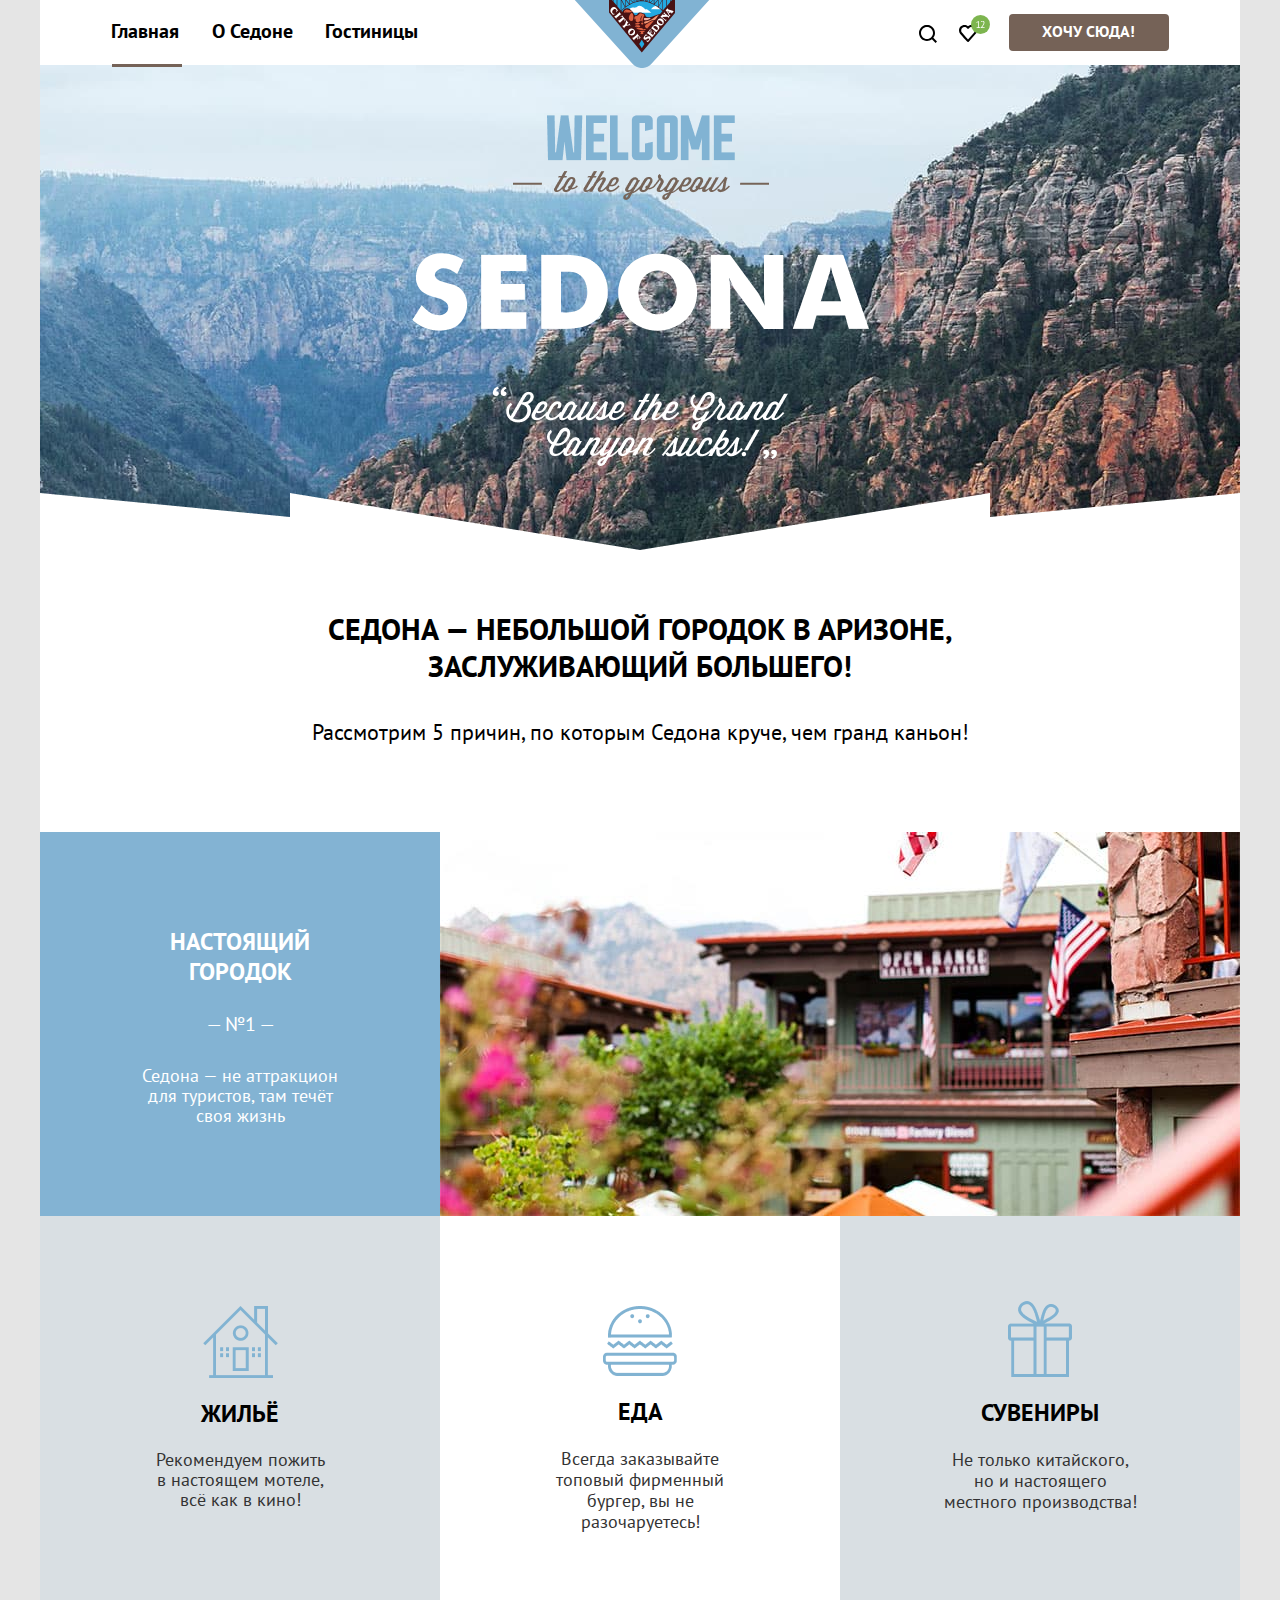
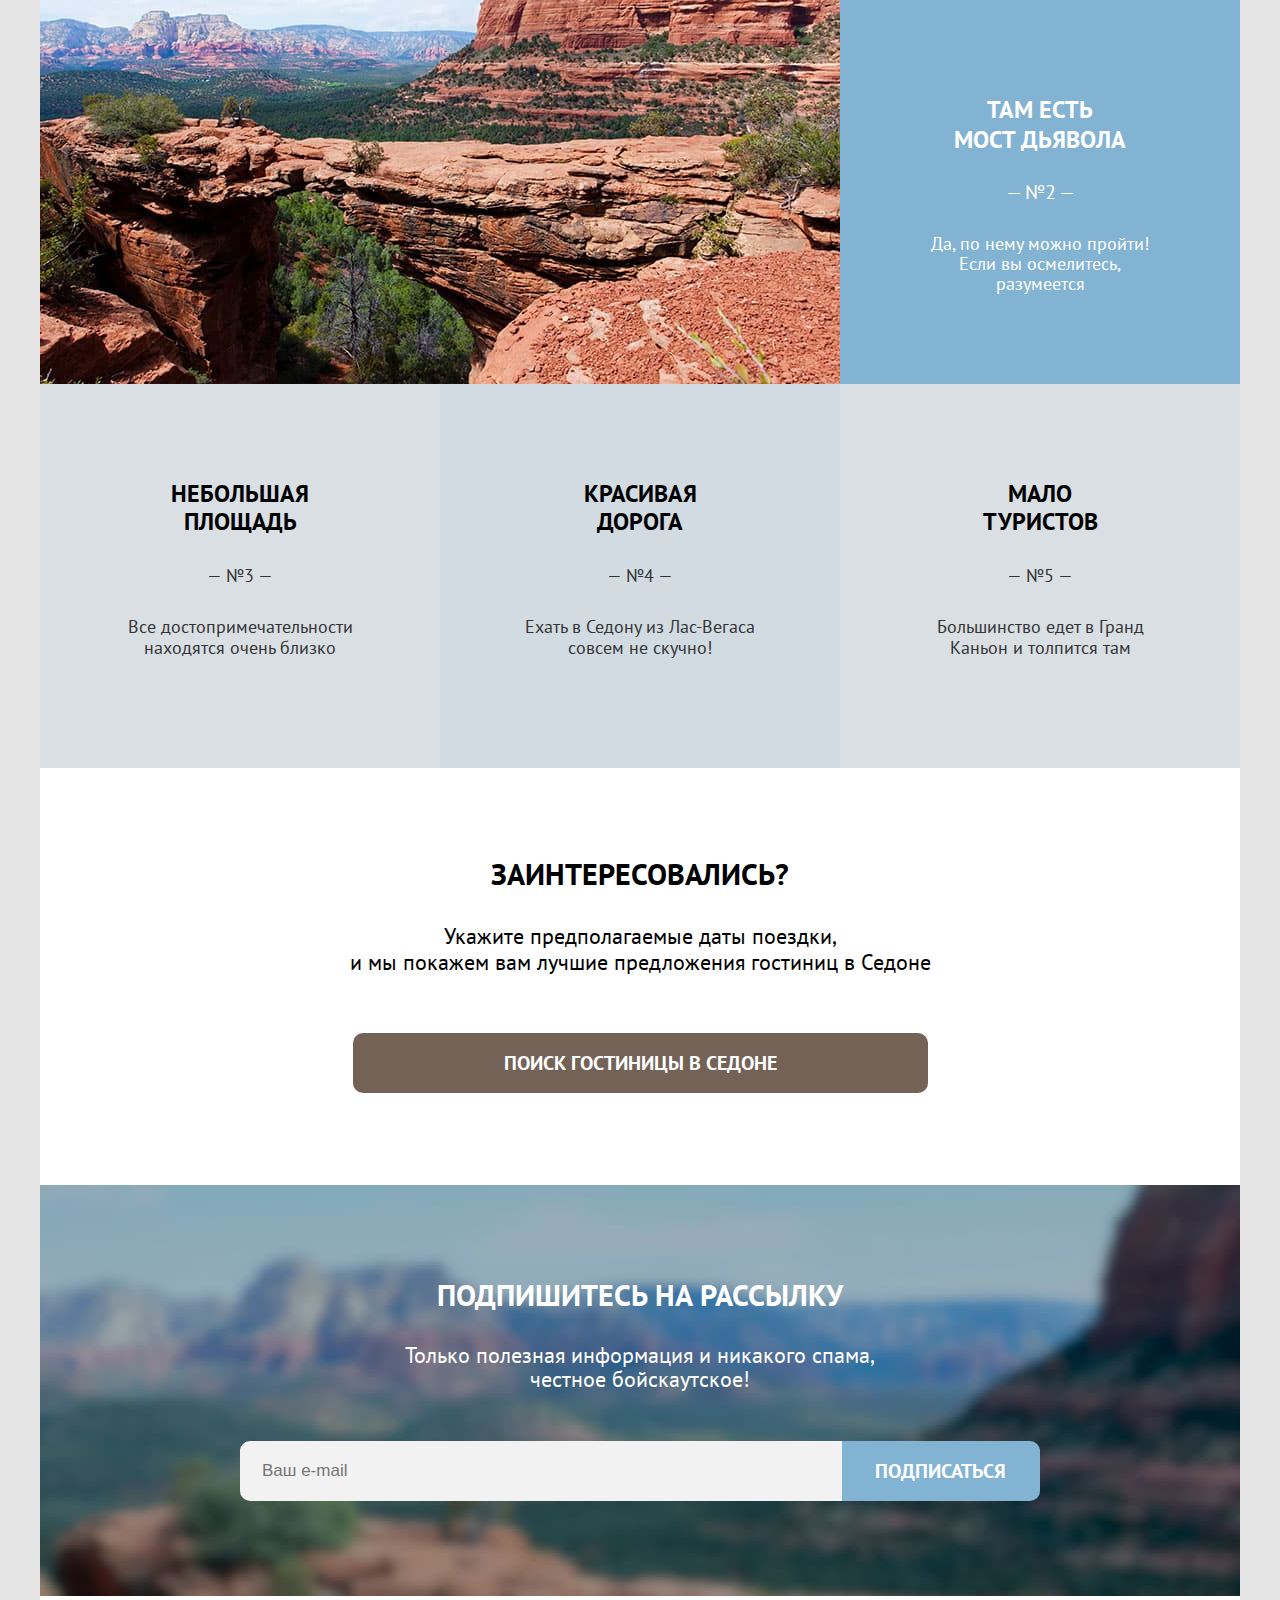
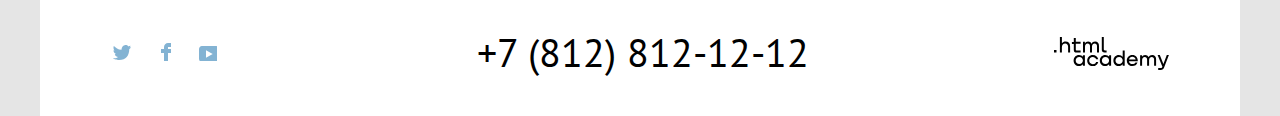
==== commit 50663089: "7.15. Декоративные элементы на внутренней странице" ====
--- a/index.html
+++ b/index.html
@@ -30,16 +30,25 @@
           <ul class="navigation-list navigation-user">
             <li class="navigation-item">
               <a class="navigation-link link-search" href="#">
+                <svg width="18" height="18" fill="none" xmlns="http://www.w3.org/2000/svg">
+                  <path class="svg-search" d="m18 16.5-3.7-3.7c1-1.3 1.7-3 1.7-4.9 0-4.4-3.6-8-8-8S0 3.6 0 8c0 4.4 3.6 8 8 8 1.8 0 3.5-.6 4.9-1.7l3.7 3.7 1.4-1.5ZM8 14c-3.3 0-6-2.7-6-6s2.7-6 6-6 6 2.7 6 6-2.7 6-6 6Z" fill="#000"/>
+                </svg>
                 <span class="visually-hidden">Поиск</span>
               </a>
             </li>
-            <li class="navigation-item">
+            <li class="navigation-item navigation-item-like">
               <a class="navigation-link link-like" href="#">
+                <svg width="31" height="27" fill="none" xmlns="http://www.w3.org/2000/svg">
+                  <path class="svg-heart" d="M8.9 27c-.3 0-.6-.1-.8-.4-5.4-6.1-6.7-7.5-7-7.9-.7-.9-1.1-2.1-1.1-3.3 0-3 2.4-5.4 5.5-5.4 1.3 0 2.5.5 3.5 1.3 1-.8 2.3-1.3 3.5-1.3 3 0 5.5 2.4 5.5 5.4 0 1.3-.5 2.5-1.3 3.4l-7 7.9c-.2.2-.4.3-.8.3Zm-6-9.5c.3.4 3.5 4 6.1 6.9l6.2-7c.5-.5.7-1.2.7-2 0-1.8-1.5-3.3-3.3-3.3-1 0-2 .5-2.7 1.3-.3.3-.6.4-.9.4-.3 0-.6-.2-.8-.4-.7-.8-1.7-1.3-2.7-1.3-1.8 0-3.3 1.5-3.3 3.3-.1.9.3 1.6.7 2.1-.1 0-.1 0 0 0Z" fill="#000"/>
+                  <path class="svg-heart-circle" d="M31 9.5a9.5 9.5 0 1 1-19 0 9.5 9.5 0 0 1 19 0Z" fill="#7DB54F"/>
+                  <path class="svg-heart-opacity" d="M17.63 12.26h1.4V7.42l.1-.59-.4.47-1.1.79-.38-.51 2.2-1.7h.36v6.38h1.37V13h-3.55v-.74Zm7.83-4.67c0 .353-.067.717-.2 1.09a6.562 6.562 0 0 1-.51 1.11c-.207.373-.44.74-.7 1.1-.26.353-.52.69-.78 1.01l-.49.43v.04l.64-.11h2.18V13h-3.98v-.29c.147-.153.323-.343.53-.57a16.081 16.081 0 0 0 1.3-1.63c.22-.313.417-.63.59-.95.18-.32.323-.637.43-.95.107-.313.16-.61.16-.89 0-.327-.093-.597-.28-.81-.187-.22-.47-.33-.85-.33-.253 0-.5.053-.74.16-.24.1-.447.217-.62.35l-.33-.57c.233-.2.51-.357.83-.47.32-.113.663-.17 1.03-.17.287 0 .54.043.76.13.22.08.407.197.56.35.153.153.27.337.35.55.08.207.12.433.12.68Z" fill="#fff"/>
+                </svg>
                 <span class="visually-hidden">Лайки</span>
               </a>
+              <div class="popover"></div>
             </li>
             <li class="navigation-item">
-              <a class="navigation-link link-entrance" href="#">Хочу сюда!</a>
+              <a class="link-entrance" href="#"><span>Хочу сюда!</span></a>
             </li>
           </ul>
         </nav>
@@ -126,7 +135,7 @@
         <section class="modal-search">
           <h2>Заинтересовались?</h2>
           <p>Укажите предполагаемые даты поездки,<br> и мы покажем вам лучшие предложения гостиниц в Седоне</p>
-          <button class="button button-modal" type="button" name="search-open">Поиск гостиницы в Седоне</button>
+          <button class="button button-modal" type="button" name="search-open"><span>Поиск гостиницы в Седоне</span></button>
         </section>
         
         <section class="subscription">
@@ -134,8 +143,8 @@
             <h3>Подпишитесь на рассылку</h3>
             <p>Только полезная информация и никакого спама, честное бойскаутское!</p>
             <form class="page-subscription">
-              <input class="page-subscription-input" type="text" name="subscribe" placeholder="Ваш e-mail">
-              <button class="button button-subscription" type="button">Подписаться</button>
+              <input class="page-subscription-input" type="email" name="subscribe" placeholder="Ваш e-mail">
+              <button class="button button-subscription" type="button"><span>Подписаться</span></button>
             </form>
           </div>
           <img src="img/footer-background.jpg" width="1200" height="411" alt="Картинка «Sedona»"> 
@@ -147,16 +156,37 @@
       <div class="page-container">
         <section class="footer-section">
           <ul class="page-footer-socials">
-            <li><a class="social-button-tw" href="#"><span class="visually-hidden">twitter</span></a></li>
-            <li><a class="social-button-fb" href="#"><span class="visually-hidden">facebook</span></a></li>
-            <li><a class="social-button-yt" href="#"><span class="visually-hidden">youtube</span></a></li>
+            <li><a class="social-button-tw social-btn" href="https://twitter.com/htmlacademy_ru">
+              <svg width="18" height="15" fill="none" xmlns="http://www.w3.org/2000/svg">
+                <g clip-path="url(#a)">
+                  <path class="social-button" d="M11.6.2c1.8-.5 3.2.3 3.8 1.2.7-.2 1.4-.5 2.1-.7 0 .9-.6 1.5-.9 1.8.7.1 1.4-.6 1.4-.6-.2 1-1.1 1.8-1.7 2C16.1 10.7 13 15.1 5.7 15h-.5c-.4 0-4.4-.5-5.2-1.9 2.4.2 4.1-.4 5-1.2-1-.3-2.9-.4-3.2-2.9.4.1.6.2 1.3.1C1.8 8.3.4 7.5.5 5.3c.3.3 1.1.5 1.4.5C1.1 5.6-.2 2.5.9.9c1.9 1.9 4 3.6 7.6 3.8C8.7 2.3 9.7.8 11.6.2Z" fill="#83B3D3"/>
+                </g><defs><clipPath id="a"><path fill="#fff" d="M0 0h18v15H0z"/></clipPath></defs>
+              </svg>
+              <span class="visually-hidden">twitter</span></a>
+            </li>
+            <li><a class="social-button-fb social-btn" href="https://www.facebook.com/htmlacademy">
+              <svg width="10" height="18" fill="none" xmlns="http://www.w3.org/2000/svg">
+                <path class="social-button" d="M7 0C4.8 0 3 1.8 3 4v2H0v4h3v8h4v-8h3V6H7V4h3V0H7Z" fill="#83B3D3"/>
+              </svg>
+              <span class="visually-hidden">facebook</span></a>
+            </li>
+            <li><a class="social-button-yt social-btn" href="https://www.youtube.com/c/HTMLAcademyRUS">
+              <svg width="20" height="16" fill="none" xmlns="http://www.w3.org/2000/svg">
+                <g clip-path="url(#a)">
+                  <path class="social-button" d="M17 0H2.9C1.2 0 0 1.5 0 3.2v9.5C0 14.5 1.2 16 2.9 16h14.3c1.5 0 2.9-1.5 2.9-3.2V3.2C19.9 1.5 18.7 0 17 0ZM7 11.8V4.2L13.7 8 7 11.8Z" fill="#83B3D3"/>
+                </g><defs><clipPath id="a"><path fill="#fff" d="M0 0h20v16H0z"/></clipPath></defs>
+              </svg>
+              <span class="visually-hidden">youtube</span></a>
+            </li>
           </ul>
           <div>
-            <span class="page-footer-telephone">+7 (812) 812-12-12</span>
+            <a class="page-footer-telephone" href="#">+7 (812) 812-12-12</a>
           </div>
           <div class="footer-copyright">
-            <a class="button" href="#">
-              <img src="img/logo-htmlacademy.svg" width="115" height="34" alt="Логотип HTML Academy">
+            <a class="copyright-link" href="https://htmlacademy.ru/">
+              <svg class="copyright-link-svg" width="115" height="34" fill="none" xmlns="http://www.w3.org/2000/svg">
+                <path class="copyright-link-path" d="M0 12.9v2.6h2.5v-2.6H0ZM11.6 4.5c-1.6 0-2.8.7-3.6 1.7h-.1V0h-2v15.5h2v-5.3c0-2.1 1.3-3.6 3.3-3.6 1.8 0 2.9 1.4 2.9 3.2v5.7h2V9.4c.1-3-1.8-4.9-4.5-4.9ZM26.6 4.8h-4.8V1.1h-2v3.8h-1.9v2h1.9v6c0 1.7 1 2.7 2.7 2.7h4.1v-2h-3.7c-.7 0-1.1-.4-1.1-1.1V6.8h4.8v-2ZM41.1 4.6c-1.6 0-2.9.8-3.5 2.1h-.1c-.6-1.2-1.8-2.1-3.4-2.1-1.4 0-2.5.8-3.1 1.8h-.1V4.8H29v10.6h2V10c0-2 1-3.5 2.6-3.5 1.5 0 2.4 1 2.4 2.6v6.3h2V9.8c0-2.4 1.4-3.3 2.6-3.3 1.5 0 2.4 1 2.4 2.6v6.3h2V8.9c.1-2.5-1.4-4.3-3.9-4.3ZM47.8 12.7c0 1.7 1 2.7 2.8 2.7h2v-2h-1.7c-.7 0-1.1-.4-1.1-1.1V0h-2v12.7ZM28.9 19.7c-.9-1.1-2.2-1.8-3.9-1.8-3.1 0-5.4 2.3-5.4 5.6s2.3 5.6 5.4 5.6c1.8 0 3-.8 3.8-1.9h.1v1.6h2V18.2h-2v1.5Zm-3.6 7.4c-2.2 0-3.6-1.6-3.6-3.6s1.4-3.6 3.6-3.6 3.6 1.6 3.6 3.6c0 1.9-1.4 3.6-3.6 3.6ZM44.2 22c-.5-2.4-2.6-4.1-5.4-4.1-3.4 0-5.6 2.5-5.6 5.6 0 3.1 2.2 5.6 5.6 5.6 2.8 0 4.9-1.8 5.4-4.2h-2.1c-.4 1.3-1.7 2.3-3.3 2.3-2.2 0-3.6-1.6-3.6-3.6s1.4-3.6 3.6-3.6c1.6 0 2.8 1 3.3 2.2h2.1V22ZM55.1 19.7c-.9-1.1-2.2-1.8-3.9-1.8-3.1 0-5.4 2.3-5.4 5.6s2.3 5.6 5.4 5.6c1.8 0 3-.8 3.8-1.9h.1v1.6h2V18.2h-2v1.5Zm-3.6 7.4c-2.2 0-3.6-1.6-3.6-3.6s1.4-3.6 3.6-3.6 3.6 1.6 3.6 3.6c0 1.9-1.5 3.6-3.6 3.6ZM68.7 19.8c-.9-1.1-2.2-1.9-3.9-1.9-3.1 0-5.4 2.3-5.4 5.6s2.2 5.6 5.4 5.6c1.7 0 3-.8 3.8-1.8h.1v1.5h2V13.4h-2v6.4Zm-3.6 7.3c-2.2 0-3.6-1.6-3.6-3.6s1.4-3.6 3.6-3.6 3.6 1.6 3.6 3.6c-.1 2-1.5 3.6-3.6 3.6ZM78.3 17.9c-3.3 0-5.5 2.5-5.5 5.6 0 3 2.1 5.6 5.5 5.6 2.5 0 4.5-1.3 5.2-3.6h-2.1c-.5 1-1.6 1.6-3 1.6-1.9 0-3.3-1.3-3.4-2.9h8.8c.2-3.6-2-6.3-5.5-6.3Zm0 1.9c1.7 0 3 1 3.3 2.6h-6.5c.3-1.5 1.5-2.6 3.2-2.6ZM98.2 17.9c-1.6 0-2.9.8-3.6 2h-.1c-.6-1.2-1.8-2-3.4-2-1.4 0-2.5.7-3.1 1.8v-1.5h-1.9v10.6h2v-5.4c0-2 1-3.4 2.6-3.5 1.5 0 2.4 1 2.4 2.6v6.3h2v-5.6c0-2.4 1.4-3.3 2.6-3.3 1.5 0 2.4 1 2.4 2.6v6.3h2v-6.5c.1-2.6-1.4-4.4-3.9-4.4ZM109.4 27l-3.6-8.9h-2.2l4.8 11.6c-.3.9-.7 1.2-1.7 1.2h-2.5v2h2.5c1.8 0 2.8-.8 3.5-2.6l4.7-12.2h-2.1l-3.4 8.9Z" fill="#000"/>
+              </svg>
             </a>
           </div>
         </section>
--- a/styles/styles.css
+++ b/styles/styles.css
@@ -48,6 +48,7 @@
 
 html {
   height: 100%;
+  box-sizing: border-box;
 }
 
 body {
@@ -114,17 +115,40 @@
   list-style-type: none;
 }
 
+.navigation-item {
+  margin: 0;
+  padding: 0;
+}
+
 .navigation-link {
-  display: block;
+  display: flex;
+  height: 30px;
+  margin: 0;
+  padding: 0;
   font-family: "PT Sans", sans-serif;
   font-size: 20px;
   font-weight: 700;
-  text-align: center;
   line-height: 27px;
   color: #000000;
   background-color: #ffffff;
   text-decoration: none;
   text-transform: capitalize;
+}
+
+.navigation-list .navigation-link:hover {
+  color: #756257;
+}
+
+.navigation-list .navigation-link:focus {
+  color: #756257;
+  outline: 3px solid #83B3D3;
+  border-radius: 10px;
+}
+
+.navigation-list .navigation-link:active {
+  color: #756257;
+  opacity: 30%;
+  outline: none;
 }
 
 .current-link-index::after {
@@ -140,6 +164,10 @@
   background-repeat: no-repeat;
   z-index: 1;
 }
+
+.current-link-index:active::after {
+  opacity: 0;
+}
   
 .link-hotels {
   position: relative;
@@ -148,6 +176,8 @@
 
 .navigation-item-logo {
   z-index: 1;
+  margin: 0;
+  margin-left: 5px;
 }
 
 .navigation-link-logo {
@@ -155,29 +185,86 @@
   align-items: center;
 }
 
-.navigation-user {
-  display: flex;
-  justify-content: space-between;
+.navigation-list.navigation-user {
+  display: flex; 
+  width: 315px;
+  height: 40px;
   margin: 0;
   padding: 0;
+  box-sizing: border-box;
+  position: relative;
 }
 
 .link-search {
-  width: 25px;
-  height: 25px;
-  margin-left: 62px;
-  background-image: url("../img/search.png");
+  position: absolute;
+  top: 2px;
+  left: 54px;
+  width: 37px;
+  height: 35px;
+}
+
+.link-search svg {
+  position: absolute;
+  top: 10px;
+  left: 11px;
+}
+
+.link-like {
+  position: absolute;
+  top: 2px;
+  left: 97px;
+  width: 37px;
+  height: 35px;
+}
+
+.link-like svg {
+  position: absolute;
+  top: 0px;
+  left: 8px;
+  z-index: 1;
+}
+
+.navigation-user .link-search:hover .svg-search,
+.navigation-user .link-like:hover .svg-heart,
+.navigation-user .link-search:focus .svg-search,
+.navigation-user .link-like:focus .svg-heart {
+  fill: #756257;
+}
+
+.navigation-user .link-like:hover .svg-heart-opacity {
+  opacity: 0.8;
+}
+
+.navigation-user .link-search:focus,
+.navigation-user .link-like:focus {
+  outline: 3px solid #83B3D3; 
+  border-radius: 10px;
+}
+
+.navigation-user .link-search:active,
+.navigation-user .link-like:active {
+  opacity: 30%;
+  outline: none;
+}
+
+.navigation-item-like .popover {
+  display: none;
+  position: absolute;
+  top: 40px;
+  right: 0px;
+  width: 400px;
+  height: 300px;
+  box-sizing: border-box;
+  background-image: url("../img/pop-up-hotels.png");
   background-repeat: no-repeat;
   background-position: 50% 50%;
-}
-
-.link-like {
-  display: inline-block;
-  width: 35px;
-  height: 30px;
-  background-image: url("../img/heart.png");
-  background-repeat: no-repeat;
-  background-position: 40% 30%;
+  border-top-left-radius: 20px;
+  border-top-right-radius: 20px;
+  z-index: 1;
+}
+
+.navigation-item-like:hover .popover {
+  display: block;
 }
 
 .link-entrance {
@@ -187,11 +274,30 @@
   font-size: 16px;
   font-weight: 700;
   color: #ffffff;
-  background-color: rgba(117, 98, 87, 1);
+  background-color: #756257;
   line-height: 35px;
+  text-align: center;
   text-transform: uppercase;
+  text-decoration: none;
   border: none;
   border-radius: 4px;
+}
+
+.link-entrance:hover {
+  background-color: #615048;
+}
+
+.link-entrance:focus {
+  outline: 3px solid #83B3D3; 
+  border-radius: 10px;
+}
+
+.link-entrance:active {
+  outline: none;
+}
+
+.link-entrance span:active {
+  opacity: 30%;
 }
 
 /*main-index*/
@@ -211,6 +317,7 @@
   width: 1200px;
   height: 485px;
   position: relative;
+  z-index: 0;
 }
 
 .welcome-image {
@@ -471,6 +578,23 @@
   border-radius: 10px;
 }
 
+.button-modal:hover {
+  background-color: #615048;
+}
+
+.button-modal:focus {
+  outline: 3px solid #83B3D3;
+  border-radius: 10px;
+}
+
+.button-modal:active {
+  outline: none;
+}
+
+.button-modal span:active {
+  opacity: 30%;
+}
+
 .subscription {
   width: 1200px;
   height: 411px;
@@ -521,6 +645,23 @@
   border-radius: 10px 0 0 10px;
 }
 
+.page-subscription-input:hover {
+  background-color: #E5E5E5;
+}
+
+.page-subscription-input:focus {
+  outline: 3px solid #83B3D3;
+}
+
+.page-subscription-input:active {
+  outline: 2px solid #000000;
+  z-index: 1;
+}
+
+.page-subscription-input:invalid {
+  outline: 2px solid #FF5757;
+}
+
 .page-subscription-input::placeholder {
   padding-left: 20px;
   font-size: 17px;
@@ -539,6 +680,22 @@
   border-radius: 0 10px 10px 0;
 }
 
+.button-subscription:hover {
+  background-color: #68A2CA;
+}
+
+.button-subscription:focus {
+  outline: 3px solid #756257;
+}
+
+.button-subscription:active {
+  outline: none;
+}
+
+.button-subscription span:active {
+  opacity: 30%;
+}
+
 /*footer*/
 
 .footer-section {
@@ -547,64 +704,104 @@
   align-items: center;
   width: 1200px;
   height: 120px;
-  background-color: #ffffff;
-}
-
-.page-footer-socials {
-  display: flex;
-  justify-content: space-between;
-  align-items: flex-start;
-  width: 108px;
-  height: 28px;
   margin: 0;
   padding: 0;
-  margin-left: 72px;
+  background-color: #ffffff;
+}
+
+.page-footer-socials {
+  display: flex;
+  justify-content: space-between;
+  width: 120px;
+  height: 38px;
+  margin: 0;
+  padding: 0;
+  margin-left: 67px;
   list-style-type: none;
 }
 
-.social-button-tw {
-  display: block;
-  width: 20px;
-  height: 20px;
-  color: #83B3D3;
-  background-image: url("../img/social-twitter.svg");
-  background-repeat: no-repeat;
-  background-position: 50% 50%;
-}
-
+.social-button-tw,
 .social-button-fb {
   display: block;
-  width: 20px;
-  height: 20px;
-  margin-top: 2px;
-  color: #83B3D3;
-  background-image: url("../img/social-facebook.svg");
-  background-repeat: no-repeat;
-  background-position: 50% 50%;
 }
 
 .social-button-yt {
   display: block;
-  width: 20px;
-  height: 20px;
-  margin-top: 2px;
-  color: #83B3D3;
-  background-image: url("../img/social-youtube.svg");
-  background-repeat: no-repeat;
-  background-position: 50% 50%;
+  margin: 2px 3px 0 0;
+}
+
+.social-button:hover {
+  fill: #68A2CA;
+}
+
+.social-btn {
+  display: flex;
+  justify-content: center;
+  align-items: center;
+  width: 30px;
+  height: 30px;
+}
+
+.social-btn:focus {
+  outline: 3px solid #83B3D3;
+  border-radius: 10px;
+}
+
+.social-btn:active {
+  opacity: 30%;
+  outline: none;
 }
 
 .page-footer-telephone {
+  display: block;
   width: 350px;
   height: 50px;
-  margin-left: 8px;
+  margin-left: 20px;
+  padding: 18px 0 0 22px;
   font-size: 40px;
+  color: #000000;
+  text-decoration: none;
+}
+
+.page-footer-telephone:hover {
+  color: #756257;
+}
+
+.page-footer-telephone:focus {
+  outline: 3px solid #83B3D3;
+  border-radius: 10px;
+  color: #756257;
+}
+
+.page-footer-telephone:active {
+  opacity: 30%;
+  outline: none;
 }
 
 .footer-copyright {
-  width: 115px;
-  height: 34px;
-  margin-right: 70px;
+  margin-right: 56px;
+}
+
+.copyright-link {
+  display: block;
+  width: 130px;
+  height: 48px;
+  padding: 10px 0 0 20px;
+}
+
+.copyright-link:hover .copyright-link-path {
+  fill: #756257;
+}
+
+.copyright-link:focus {
+  fill: #756257;
+  outline: 3px solid #83B3D3;
+  border-radius: 10px;
+}
+
+.copyright-link:active {
+  opacity: 30%;
+  outline: none;
 }
 
 /*page-calalog*/
@@ -648,39 +845,93 @@
   font-weight: 700;
 }
 
-.filters-form-wrapper h1::after {
-  content: "";
-  display: block;
-  position: absolute;
-  top: 55px;
-  left: 23px;
+.icon-house-svg {
+  position: absolute;
+  top: 110px;
+  left: 69px;
+  color: #ffffff;
+}
+
+.icon-house-svg a {
+  display: block;
+  width: 25px;
+  height: 25px;
+  text-align: center;
+}
+
+.icon-house-svg a:hover {
+  opacity: 60%;
+}
+
+.icon-house-svg a:focus {
+  outline: 3px solid #83B3D3;
+  border-radius: 4px;
+  z-index: 1;
+}
+
+.icon-house-svg a:active {
+  opacity: 30%;
+  outline: none;
+}
+
+.icon-bird {
+  position: absolute;
+  top: 120px;
+  left: 95px;
   width: 5px;
   height: 5px;
+  background-color: transparent;
   transform: rotate(45deg);
   border: 1px solid #ffffff;
   border-left: none;
   border-bottom: none;
 }
 
+.icon-bird a {
+  width: 5px;
+  height: 5px;
+  display: block;
+  background-color: transparent;
+}
+
+.icon-bird:hover {
+  opacity: 60%;
+}
+
+.icon-bird:focus {
+  border-color: transparent;
+  background-color: transparent;
+}
+
+.icon-bird:active {
+  opacity: 0;
+}
+
 .filters-form-wrapper p {
-  width: 73px;
+  width: 80px;
   height: 21px;
-  margin: 21px 0 29px 113px;
-}
-
-.filters-form-wrapper p::before {
-  content: "";
-  display: block;
-  position: absolute;
-  top: 116px;
-  left: 74px;
-  width: 12px;
-  height: 12px;
-  color: #ffffff;
-  background-image: url("../img/catalog/icon-house.svg");
-  background-repeat: no-repeat;
-  background-position: 50% 50%;
-  z-index: 1;
+  margin: 21px 0 29px 108px;
+  text-align: center;
+}
+
+.hotels-sorting-link {
+  display: block;
+  color: #FFFFFF;
+  text-decoration: none;
+}
+
+.hotels-sorting-link:hover {
+  opacity: 60%;
+}
+
+.hotels-sorting-link:focus {
+  outline: 3px solid #83B3D3;
+  border-radius: 4px;
+}
+
+.hotels-sorting-link:active {
+  opacity: 30%;
+  outline: none;
 }
 
 .filters-form {
@@ -765,6 +1016,21 @@
   z-index: 1;
 }
 
+.filters-input-checkbox:hover + label::before,
+.filters-input-checkbox:checked:hover + label::after {
+  opacity: 60%;
+}
+
+.filters-input-checkbox:focus + label::before {
+  outline: 3px solid #83B3D3;
+}
+
+.filters-input-checkbox:active + label::before,
+.filters-input-checkbox:checked:active + label::after {
+  opacity: 30%;
+  outline: none;
+}
+
 .filters-housing {
   width: 156px;
 }
@@ -784,8 +1050,11 @@
   left: -40px;
   width: 20px;
   height: 20px;
+  background-color: #FFFFFF;
   background-image: url("../img/catalog/radio-off.svg");
   background-repeat: no-repeat;
+  background-position: 50% 50%;
+  border-radius: 50%;
   z-index: 0;
 }
 
@@ -800,7 +1069,23 @@
   background-image: url("../img/catalog/radio-on.svg");
   background-repeat: no-repeat;
   background-position: 50% 50%;
+  border-radius: 50%;
   z-index: 1;
+}
+
+.filters-input-radio:hover + label::before,
+.filters-input-radio:checked:hover + label::after {
+  opacity: 60%;
+}
+
+.filters-input-radio:focus + label::before {
+  outline: 3px solid #83B3D3;
+}
+
+.filters-input-radio:active + label::before,
+.filters-input-radio:checked:active + label::after {
+  opacity: 30%;
+  outline: none;
 }
 
 .filter-form-second {
@@ -833,8 +1118,12 @@
   margin: 0;
   margin-left: 1px;
   margin-bottom: 28px;
-  border: 2px solid #ffffff;
+  outline: 2px solid #ffffff;
   border-radius: 4px;
+}
+
+.price-controls:active {
+  background-color: #756257;
 }
 
 .min-price span {
@@ -902,6 +1191,8 @@
   background-image: url("../img/catalog/Rectangle-1.svg");
   background-repeat: no-repeat;
   background-position: 50% 50%;
+  border: none;
+  border-radius: 5px;
   z-index: 1;
 }
 
@@ -916,7 +1207,21 @@
   background-image: url("../img/catalog/Rectangle-2.svg");
   background-repeat: no-repeat;
   background-position: 50% 50%;
+  border: none;
+  border-radius: 5px;
   z-index: 1;
+}
+
+.toggle-min:focus,
+.toggle-max:focus {
+  outline: 3px solid #83B3D3;
+  border-radius: 5px;
+}
+
+.toggle-min:active,
+.toggle-max:active {
+  outline: 2px solid #83B3D3;
+  border-radius: 5px;
 }
 
 .filters-button {
@@ -943,6 +1248,20 @@
   border-radius: 5px;
 }
 
+.filters-button-apply:hover {
+  background-color: #68A2CA;
+}
+
+.filters-button-apply:focus {
+  outline: 3px solid #ffffff;
+  border-radius: 4px;
+}
+
+.filters-button-apply:active {
+  opacity: 40%;
+  outline: none;
+}
+
 .filters-button-reset {
   font-size: 18px;
   color: #ffffff;
@@ -951,6 +1270,20 @@
   font-weight: 400;
   text-transform: capitalize;
   background-color: transparent;
+}
+
+.filters-button-reset:hover {
+  opacity: 60%;
+}
+
+.filters-button-reset:focus {
+  outline: 3px solid #83B3D3;
+  border-radius: 4px;
+}
+
+.filters-button-reset:active {
+  opacity: 30%;
+  outline: none;
 }
 
 .sorting-block {
@@ -985,6 +1318,16 @@
   background-image: url("../img/catalog/vector-dropdown.png");
   background-repeat: no-repeat;
   background-position: 50% 50%;
+  opacity: 50%;
+}
+
+.sorting-type:hover::after,
+.sorting-type:focus::after {
+  opacity: 40%;
+}
+
+.sorting-type:active::after {
+  opacity: 20%;
 }
 
 .select-control {
@@ -996,10 +1339,21 @@
   color: #333333;
   font-family: "PT Sans", sans-serif;
   font-style: normal;
-  font-weight: 700;
-  border: 2px solid #E5E5E5;
+  font-weight: 400;
+  border: none;
+  outline: 2px solid #E5E5E5;
   border-radius: 4px;
   appearance: none;
+}
+
+.select-control:hover,
+.select-control:focus {
+  border: none;
+  outline: 2px solid #83B3D3;
+}
+
+.select-control:active {
+  opacity: 30%;
 }
 
 .sorting-list {
@@ -1028,15 +1382,19 @@
 .sorting-item button {
   width: 48px;
   height: 48px;
-  border: 2px solid #E5E5E5;
+  border: none;
+  outline: 2px solid #E5E5E5;
   border-radius: 4px;
   background-color: transparent;
 }
 
-.mode-list button {
-  width: 48px;
-  border: 2px solid #000000;
-  opacity: 1;
+.sorting-item button:hover,
+.sorting-item button:focus {
+  outline: 2px solid #83B3D3;
+}
+
+.sorting-item button:active {
+  outline: 2px solid #000000;
 }
 
 .mode-tile button::after {
@@ -1090,6 +1448,25 @@
   border-bottom: 1px solid #E5E5E5;
 }
 
+.gallery-img a {
+  display: block;
+  width: 180px;
+  height: 120px;
+}
+
+.gallery-img a:hover {
+  opacity: 60%;
+}
+
+.gallery-img a:focus {
+  outline: 2px solid #83B3D3;
+}
+
+.gallery-img a:active {
+  opacity: 30%;
+  outline: none;
+}
+
 .gallery-item {
   display: grid;
   grid-template-columns: 150px 165px;
@@ -1103,10 +1480,32 @@
   margin: 0 0 0 1px;
   padding: 0;
   grid-column: 1 / -1;
+}
+
+.gallery-title a {
+  width: 211px;
+  height: 28px;
+  display: block;
+  color: #000000;
   font-size: 24px;
   font-family: "PT Sans", sans-serif;
   font-style: normal;
   font-weight: 700;
+  text-decoration: none;
+}
+
+.gallery-title a:hover {
+  color: #756257;
+}
+
+.gallery-title a:focus {
+  outline: 3px solid #83B3D3;
+  border-radius: 5px;
+}
+
+.gallery-title a:active {
+  opacity: 30%;
+  outline: none;
 }
 
 .gallery-hotel {
@@ -1130,10 +1529,6 @@
 .gallery-hotel-info {
   display: flex;
   grid-column: 1 / 3;
-}
-
-.gallery-details {
-  margin-left: px;
 }
 
 .gallery-details a {
@@ -1153,6 +1548,24 @@
   border-radius: 4px;
 }
 
+.gallery-details a:hover {
+  background-color: #615048;
+}
+
+.gallery-details a:focus {
+  background-color: #615048;
+  outline: 3px solid #83B3D3;
+  border-radius: 5px;
+}
+
+.gallery-details a:active {
+  outline: none;
+}
+
+.gallery-details a span:active {
+  opacity: 30%;
+}
+
 .gallery-btn {
   width: 160px;
   height: 37px;
@@ -1167,6 +1580,24 @@
   background-color: #83B3D3;
   border: none;
   border-radius: 4px;
+}
+
+.gallery-btn:hover {
+  background-color: #68A2CA;
+  outline: 1px solid #756257;
+}
+
+.gallery-btn:focus {
+  background-color: #68A2CA;
+  outline: 3px solid #756257;
+}
+
+.gallery-btn:active {
+  outline: none;
+}
+
+.gallery-btn span:active {
+  opacity: 30%;
 }
 
 .gallery-hotel-rating {
@@ -1308,7 +1739,36 @@
 
 .pagination-current {
   color: #000000;
-  background-color: #F2F2F2;;
+  background-color: #F2F2F2;
+}
+
+.pagination-link span {
+  display: block;
+}
+
+.pagination-link:hover {
+  background-color: #68A2CA;
+}
+
+.pagination-link:focus {
+  background-color: #68A2CA;
+  outline: 3px solid #756257;
+}
+
+.pagination-link:active {
+  background-color: #68A2CA;
+  outline: none;
+}
+
+.pagination-link span:active {
+  opacity: 30%;
+}
+
+.pagination-current:hover,
+.pagination-current:focus,
+.pagination-current:active {
+  background-color: #F2F2F2;
+  opacity: 1;
 }
 
 .pagination-link-dotted {
@@ -1413,6 +1873,29 @@
   border-top-left-radius: 10px;
   border-bottom-left-radius: 10px;
 }
+
+.subscription-input:hover {
+  background-color: #E5E5E5;
+}
+
+.subscription-input:focus {
+  outline: 3px solid #83B3D3;
+}
+
+.subscription-input:active {
+  outline: 2px solid #000000;
+  z-index: 1;
+}
+
+.subscription-input:invalid {
+  outline: 2px solid #FF5757;
+}
+
+.subscription-input::placeholder {
+  padding-left: 20px;
+  font-size: 17px;
+}
+
 .subscription-button {
   width: 200px;
   height: 60px;
@@ -1422,4 +1905,20 @@
   border: none;
   border-top-right-radius: 10px;
   border-bottom-right-radius: 10px;
+}
+
+.subscription-button:hover {
+  background-color: #68A2CA;
+}
+
+.subscription-button:focus {
+  outline: 3px solid #756257;
+}
+
+.subscription-button:active {
+  outline: none;
+}
+
+.subscription-button span:active {
+  opacity: 30%;
 }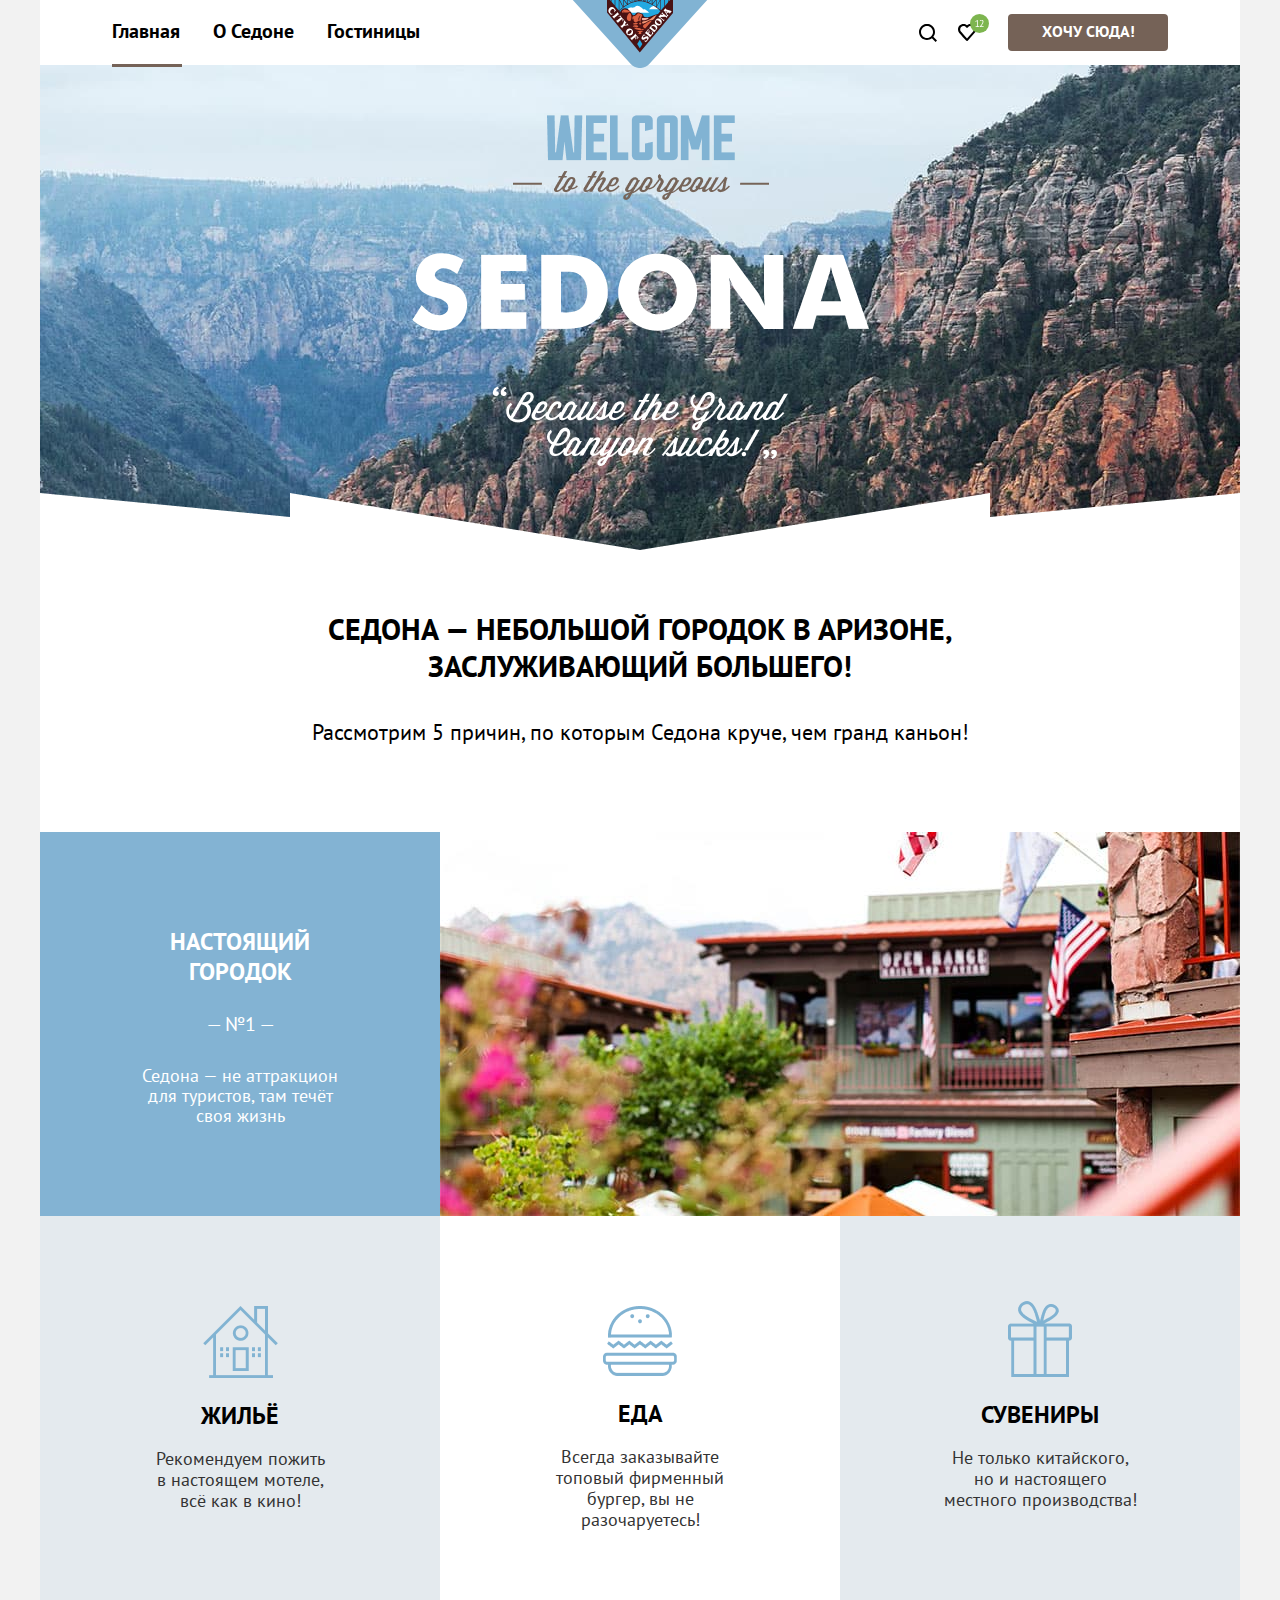
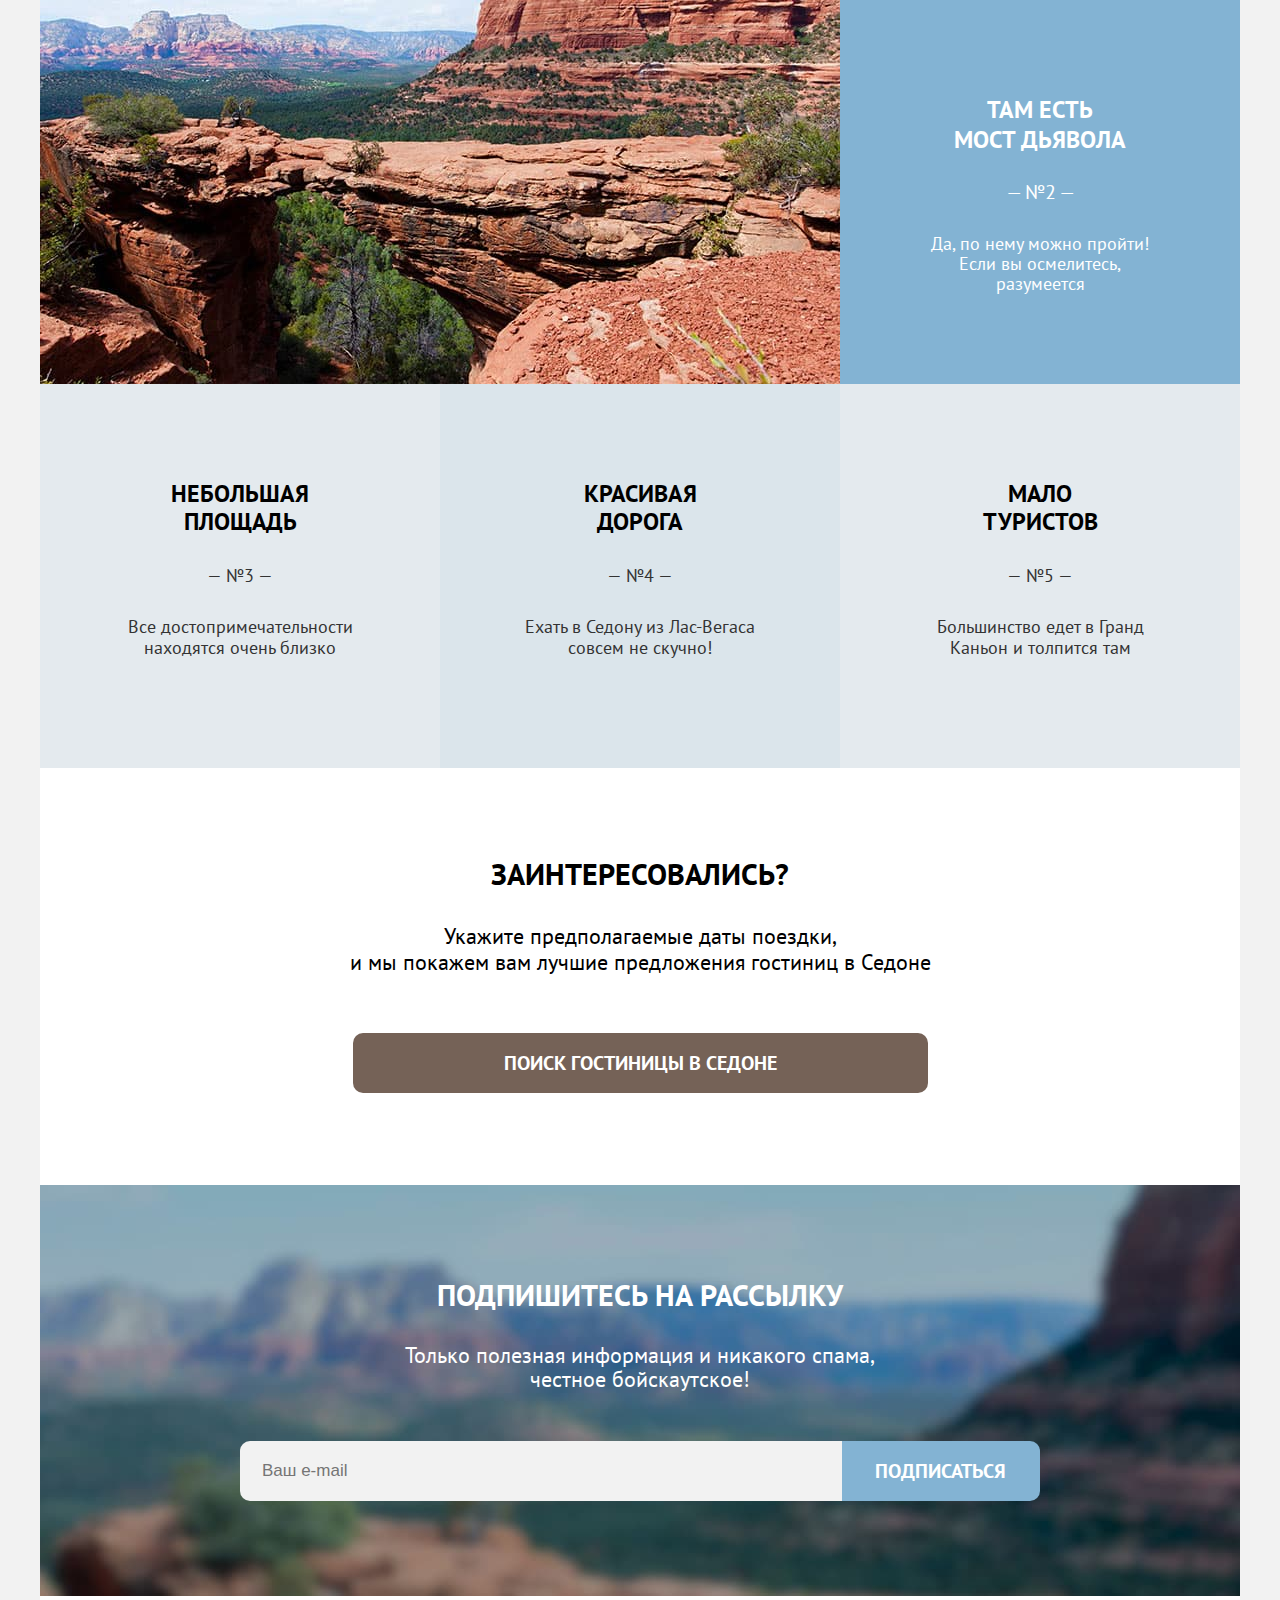
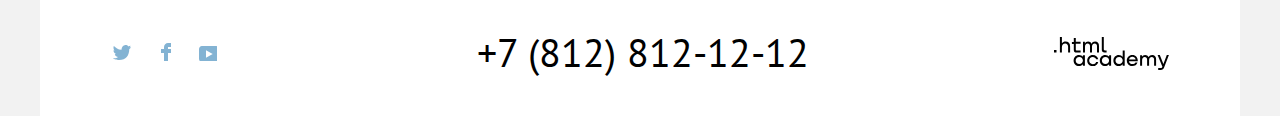
==== commit 81ce4a4f: "Задание №8, завершение верстки всех компонентов." ====
--- a/index.html
+++ b/index.html
@@ -4,6 +4,7 @@
     <meta charset="utf-8">
     <title>HTML Academy: Седона</title>
     <link rel="stylesheet" href="styles/styles.css">
+    <link rel="icon" type="image/png" sizes="32x32" href="img/favicons/favicon-32.png">
   </head>
   <body>
     <header class="page-header">
@@ -11,44 +12,50 @@
         <nav class="navigation">
           <ul class="navigation-list">
             <li class="navigation-item">
-              <a class="navigation-link current-link-index" href="index.html">Главная</a>
-            </li>
-            <li class="navigation-item">
-              <a class="navigation-link" href="about-sedona.html">О Седоне</a>
-            </li>
-            <li class="navigation-item">
-              <a class="navigation-link link-hotels" href="catalog.html">Гостиницы</a>
+              <a class="navigation-link current-link-index" name="nav-main" href="index.html">Главная</a>
+            </li>
+            <li class="navigation-item">
+              <a class="navigation-link" name="nav-about-sedona" href="about-sedona.html">О Седоне</a>
+            </li>
+            <li class="navigation-item">
+              <a class="navigation-link link-hotels" name="nav-hotels" href="catalog.html">Гостиницы</a>
             </li>
           </ul>
        
           <div class="navigation-item-logo">
-            <a class="navigation-link-logo" href="index.html">
-              <img class="navigation-logo" src="img/logo-sedona.svg" width="138" height="70" alt="Логотип">
+            <a class="navigation-link-logo" name="nav-logo" href="https://htmlacademy.ru/">
+              <img class="navigation-logo" src="img/logo-sedona.svg" width="138" height="70" alt="Логотип.">
             </a>
           </div>
 
           <ul class="navigation-list navigation-user">
             <li class="navigation-item">
-              <a class="navigation-link link-search" href="#">
-                <svg width="18" height="18" fill="none" xmlns="http://www.w3.org/2000/svg">
+              <a class="navigation-link link-search" name="search" href="#">
+                <svg width="18" height="18" fill="none" role="img" aria-label="Значек поиска." xmlns="http://www.w3.org/2000/svg">
                   <path class="svg-search" d="m18 16.5-3.7-3.7c1-1.3 1.7-3 1.7-4.9 0-4.4-3.6-8-8-8S0 3.6 0 8c0 4.4 3.6 8 8 8 1.8 0 3.5-.6 4.9-1.7l3.7 3.7 1.4-1.5ZM8 14c-3.3 0-6-2.7-6-6s2.7-6 6-6 6 2.7 6 6-2.7 6-6 6Z" fill="#000"/>
                 </svg>
-                <span class="visually-hidden">Поиск</span>
+                <span class="visually-hidden">Поиск.</span>
               </a>
             </li>
             <li class="navigation-item navigation-item-like">
-              <a class="navigation-link link-like" href="#">
-                <svg width="31" height="27" fill="none" xmlns="http://www.w3.org/2000/svg">
+              <a class="navigation-link link-like" name="likes" href="#">
+                <svg width="31" height="27" fill="none" role="img" aria-label="Значек сердечко." xmlns="http://www.w3.org/2000/svg">
                   <path class="svg-heart" d="M8.9 27c-.3 0-.6-.1-.8-.4-5.4-6.1-6.7-7.5-7-7.9-.7-.9-1.1-2.1-1.1-3.3 0-3 2.4-5.4 5.5-5.4 1.3 0 2.5.5 3.5 1.3 1-.8 2.3-1.3 3.5-1.3 3 0 5.5 2.4 5.5 5.4 0 1.3-.5 2.5-1.3 3.4l-7 7.9c-.2.2-.4.3-.8.3Zm-6-9.5c.3.4 3.5 4 6.1 6.9l6.2-7c.5-.5.7-1.2.7-2 0-1.8-1.5-3.3-3.3-3.3-1 0-2 .5-2.7 1.3-.3.3-.6.4-.9.4-.3 0-.6-.2-.8-.4-.7-.8-1.7-1.3-2.7-1.3-1.8 0-3.3 1.5-3.3 3.3-.1.9.3 1.6.7 2.1-.1 0-.1 0 0 0Z" fill="#000"/>
                   <path class="svg-heart-circle" d="M31 9.5a9.5 9.5 0 1 1-19 0 9.5 9.5 0 0 1 19 0Z" fill="#7DB54F"/>
                   <path class="svg-heart-opacity" d="M17.63 12.26h1.4V7.42l.1-.59-.4.47-1.1.79-.38-.51 2.2-1.7h.36v6.38h1.37V13h-3.55v-.74Zm7.83-4.67c0 .353-.067.717-.2 1.09a6.562 6.562 0 0 1-.51 1.11c-.207.373-.44.74-.7 1.1-.26.353-.52.69-.78 1.01l-.49.43v.04l.64-.11h2.18V13h-3.98v-.29c.147-.153.323-.343.53-.57a16.081 16.081 0 0 0 1.3-1.63c.22-.313.417-.63.59-.95.18-.32.323-.637.43-.95.107-.313.16-.61.16-.89 0-.327-.093-.597-.28-.81-.187-.22-.47-.33-.85-.33-.253 0-.5.053-.74.16-.24.1-.447.217-.62.35l-.33-.57c.233-.2.51-.357.83-.47.32-.113.663-.17 1.03-.17.287 0 .54.043.76.13.22.08.407.197.56.35.153.153.27.337.35.55.08.207.12.433.12.68Z" fill="#fff"/>
                 </svg>
-                <span class="visually-hidden">Лайки</span>
-              </a>
-              <div class="popover"></div>
-            </li>
-            <li class="navigation-item">
-              <a class="link-entrance" href="#"><span>Хочу сюда!</span></a>
+                <span class="visually-hidden">Лайки.</span>
+              </a>
+              <div class="popover">
+                <a class="motel-image" name="desert-motel" href="#"><span class="visually-hidden">Мотель.</span></a>
+                <button class="trash-bin-top" type="submit"><span class="visually-hidden">Кнопка удалить.</span></button>
+                <a class="apartment-image" name="desert-motel" href="#"><span class="visually-hidden">Апартаменты.</span></a>
+      .         <button class="trash-bin-bottom" type="submit"><span class="visually-hidden">Кнопка удалить.</span></button>
+                <button class="button btn-favorites" type="submit"><span>все избранные</span></button>
+              </div>
+            </li>
+            <li class="navigation-item">
+              <a class="link-entrance" name="entrance" href="#"><span>Хочу сюда!</span></a>
             </li>
           </ul>
         </nav>
@@ -59,8 +66,8 @@
       <div class="page-container">
         <section class="index-background-wrapper">
           <div class="index-background">
-            <h1 class="visually-hidden">«Sedona»</h1>
-            <img class="index-background-image" src="img/index-background.jpg" width="1200" height="485" alt="Горная местность «Sedona»">
+            <h1 class="visually-hidden">«Sedona».</h1>
+            <img class="index-background-image" src="img/index-background.jpg" width="1200" height="485" alt="Горная местность «Sedona».">
             <div class="welcome-image"></div>
             <div class="vector-image"></div>
           </div>
@@ -72,30 +79,30 @@
         </section>
       
         <section class="advantages">
-          <h2 class="visually-hidden">Преимущества</h2>
+          <h2 class="visually-hidden">Преимущества.</h2>
           <section class="advantage-first">
             <aside class="advantage-first-item">
               <h3 class="advantage-title">Настоящий городок</h3>
               <p class="advantage-number">&#8212; №1 &#8212;</p>
               <p class="advantage-description">Седона — не аттракцион для туристов, там течёт своя жизнь</p>
             </aside>
-            <img src="img/photo-1.jpg" width="800" height="384" alt="Вид городка">
+            <img src="img/photo-1.jpg" width="800" height="384" alt="Вид городка.">
           </section>
         
           <section class="advantage-second">
             <ul class="advantage-list">
               <li class="advantage-item advantage-second-house">
-                <img class="icon-house" src="img/icon-1.png" width="75" height="72" alt="Иконка жилье">
+                <img class="icon-house" src="img/icon-1.png" width="75" height="72" alt="Иконка жилья.">
                 <h3>Жильё</h3>
                 <p>Рекомендуем пожить в настоящем мотеле, всё как в кино!</p>
               </li>
               <li class="advantage-item advantage-food-background">
-                <img class="icon-food" src="img/icon-2.png" width="74" height="70" alt="Иконка еда">
+                <img class="icon-food" src="img/icon-2.png" width="74" height="70" alt="Иконка еды.">
                 <h3>Еда</h3>
                 <p class="comment-food">Всегда заказывайте<br>топовый фирменный бургер, вы не разочаруетесь!</p>
               </li>
               <li class="advantage-item advantage-second-souvenir">
-                <img class="icon-souvenir" src="img/icon-3.png" width="64" height="76" alt="Иконка сувенир">
+                <img class="icon-souvenir" src="img/icon-3.png" width="64" height="76" alt="Иконка сувенир.">
                 <h3>Сувениры</h3>
                 <p>Не только китайского,<br>но и настоящего местного производства!</p>
               </li>
@@ -108,7 +115,7 @@
               <p class="advantage-number">&#8212; №2 &#8212;</p>
               <p class="advantage-description">Да, по нему можно пройти! Если вы осмелитесь, разумеется</p>
             </aside>
-            <img src="img/photo-2.jpg" width="800" height="384" alt="Вид природы">      
+            <img src="img/photo-2.jpg" width="800" height="384" alt="Вид природы.">      
           </section>
 
           <section class="advantage-forth">
@@ -135,16 +142,16 @@
         <section class="modal-search">
           <h2>Заинтересовались?</h2>
           <p>Укажите предполагаемые даты поездки,<br> и мы покажем вам лучшие предложения гостиниц в Седоне</p>
-          <button class="button button-modal" type="button" name="search-open"><span>Поиск гостиницы в Седоне</span></button>
+          <button id="myBtn" class="button button-modal btn" type="button" name="search-open"><span>Поиск гостиницы в Седоне</span></button>
         </section>
         
         <section class="subscription">
           <div class="subscription-item">
             <h3>Подпишитесь на рассылку</h3>
             <p>Только полезная информация и никакого спама, честное бойскаутское!</p>
-            <form class="page-subscription">
+            <form action="https://echo.htmlacademy.ru" class="page-subscription">
               <input class="page-subscription-input" type="email" name="subscribe" placeholder="Ваш e-mail">
-              <button class="button button-subscription" type="button"><span>Подписаться</span></button>
+              <button class="button button-subscription" type="submit"><span>Подписаться</span></button>
             </form>
           </div>
           <img src="img/footer-background.jpg" width="1200" height="411" alt="Картинка «Sedona»"> 
@@ -156,35 +163,41 @@
       <div class="page-container">
         <section class="footer-section">
           <ul class="page-footer-socials">
-            <li><a class="social-button-tw social-btn" href="https://twitter.com/htmlacademy_ru">
-              <svg width="18" height="15" fill="none" xmlns="http://www.w3.org/2000/svg">
-                <g clip-path="url(#a)">
-                  <path class="social-button" d="M11.6.2c1.8-.5 3.2.3 3.8 1.2.7-.2 1.4-.5 2.1-.7 0 .9-.6 1.5-.9 1.8.7.1 1.4-.6 1.4-.6-.2 1-1.1 1.8-1.7 2C16.1 10.7 13 15.1 5.7 15h-.5c-.4 0-4.4-.5-5.2-1.9 2.4.2 4.1-.4 5-1.2-1-.3-2.9-.4-3.2-2.9.4.1.6.2 1.3.1C1.8 8.3.4 7.5.5 5.3c.3.3 1.1.5 1.4.5C1.1 5.6-.2 2.5.9.9c1.9 1.9 4 3.6 7.6 3.8C8.7 2.3 9.7.8 11.6.2Z" fill="#83B3D3"/>
-                </g><defs><clipPath id="a"><path fill="#fff" d="M0 0h18v15H0z"/></clipPath></defs>
-              </svg>
-              <span class="visually-hidden">twitter</span></a>
-            </li>
-            <li><a class="social-button-fb social-btn" href="https://www.facebook.com/htmlacademy">
-              <svg width="10" height="18" fill="none" xmlns="http://www.w3.org/2000/svg">
-                <path class="social-button" d="M7 0C4.8 0 3 1.8 3 4v2H0v4h3v8h4v-8h3V6H7V4h3V0H7Z" fill="#83B3D3"/>
-              </svg>
-              <span class="visually-hidden">facebook</span></a>
-            </li>
-            <li><a class="social-button-yt social-btn" href="https://www.youtube.com/c/HTMLAcademyRUS">
-              <svg width="20" height="16" fill="none" xmlns="http://www.w3.org/2000/svg">
-                <g clip-path="url(#a)">
-                  <path class="social-button" d="M17 0H2.9C1.2 0 0 1.5 0 3.2v9.5C0 14.5 1.2 16 2.9 16h14.3c1.5 0 2.9-1.5 2.9-3.2V3.2C19.9 1.5 18.7 0 17 0ZM7 11.8V4.2L13.7 8 7 11.8Z" fill="#83B3D3"/>
-                </g><defs><clipPath id="a"><path fill="#fff" d="M0 0h20v16H0z"/></clipPath></defs>
-              </svg>
-              <span class="visually-hidden">youtube</span></a>
+            <li>
+              <a class="social-button-twitter social-btn" name="social-btn-tw" href="https://twitter.com/htmlacademy_ru">
+                <svg width="18" height="15" fill="none" role="img" aria-label="Значок Твиттера." xmlns="http://www.w3.org/2000/svg">
+                  <g clip-path="url(#a)">
+                    <path class="social-button" d="M11.6.2c1.8-.5 3.2.3 3.8 1.2.7-.2 1.4-.5 2.1-.7 0 .9-.6 1.5-.9 1.8.7.1 1.4-.6 1.4-.6-.2 1-1.1 1.8-1.7 2C16.1 10.7 13 15.1 5.7 15h-.5c-.4 0-4.4-.5-5.2-1.9 2.4.2 4.1-.4 5-1.2-1-.3-2.9-.4-3.2-2.9.4.1.6.2 1.3.1C1.8 8.3.4 7.5.5 5.3c.3.3 1.1.5 1.4.5C1.1 5.6-.2 2.5.9.9c1.9 1.9 4 3.6 7.6 3.8C8.7 2.3 9.7.8 11.6.2Z" fill="#83B3D3"/>
+                  </g><defs><clipPath id="a"><path fill="#fff" d="M0 0h18v15H0z"/></clipPath></defs>
+                </svg>
+                <span class="visually-hidden">twitter.</span>
+              </a>
+            </li>
+            <li>
+              <a class="social-button-facebook social-btn" name="social-btn-fb" href="https://www.facebook.com/htmlacademy">
+                <svg width="10" height="18" fill="none" role="img" aria-label="Значок Фейсбука." xmlns="http://www.w3.org/2000/svg">
+                  <path class="social-button" d="M7 0C4.8 0 3 1.8 3 4v2H0v4h3v8h4v-8h3V6H7V4h3V0H7Z" fill="#83B3D3"/>
+                </svg>
+                <span class="visually-hidden">facebook.</span>
+              </a>
+            </li>
+            <li>
+              <a class="social-button-youtube social-btn" name="social-btn-yt" href="https://www.youtube.com/c/HTMLAcademyRUS">
+                <svg width="20" height="16" fill="none" role="img" aria-label="Значок Ютуба." xmlns="http://www.w3.org/2000/svg">
+                  <g clip-path="url(#a)">
+                    <path class="social-button" d="M17 0H2.9C1.2 0 0 1.5 0 3.2v9.5C0 14.5 1.2 16 2.9 16h14.3c1.5 0 2.9-1.5 2.9-3.2V3.2C19.9 1.5 18.7 0 17 0ZM7 11.8V4.2L13.7 8 7 11.8Z" fill="#83B3D3"/>
+                  </g><defs><clipPath id="a"><path fill="#fff" d="M0 0h20v16H0z"/></clipPath></defs>
+                </svg>
+                <span class="visually-hidden">youtube.</span>
+              </a>
             </li>
           </ul>
           <div>
-            <a class="page-footer-telephone" href="#">+7 (812) 812-12-12</a>
+            <a class="page-footer-telephone" name="page-telephone" href="tel:+7(812)-12-12">+7 (812) 812-12-12</a>
           </div>
           <div class="footer-copyright">
-            <a class="copyright-link" href="https://htmlacademy.ru/">
-              <svg class="copyright-link-svg" width="115" height="34" fill="none" xmlns="http://www.w3.org/2000/svg">
+            <a class="copyright-link"  name="copyright" href="https://htmlacademy.ru/">
+              <svg class="copyright-link-svg" width="115" height="34" fill="none" role="img" aria-label="Лейбл html-academy." xmlns="http://www.w3.org/2000/svg">
                 <path class="copyright-link-path" d="M0 12.9v2.6h2.5v-2.6H0ZM11.6 4.5c-1.6 0-2.8.7-3.6 1.7h-.1V0h-2v15.5h2v-5.3c0-2.1 1.3-3.6 3.3-3.6 1.8 0 2.9 1.4 2.9 3.2v5.7h2V9.4c.1-3-1.8-4.9-4.5-4.9ZM26.6 4.8h-4.8V1.1h-2v3.8h-1.9v2h1.9v6c0 1.7 1 2.7 2.7 2.7h4.1v-2h-3.7c-.7 0-1.1-.4-1.1-1.1V6.8h4.8v-2ZM41.1 4.6c-1.6 0-2.9.8-3.5 2.1h-.1c-.6-1.2-1.8-2.1-3.4-2.1-1.4 0-2.5.8-3.1 1.8h-.1V4.8H29v10.6h2V10c0-2 1-3.5 2.6-3.5 1.5 0 2.4 1 2.4 2.6v6.3h2V9.8c0-2.4 1.4-3.3 2.6-3.3 1.5 0 2.4 1 2.4 2.6v6.3h2V8.9c.1-2.5-1.4-4.3-3.9-4.3ZM47.8 12.7c0 1.7 1 2.7 2.8 2.7h2v-2h-1.7c-.7 0-1.1-.4-1.1-1.1V0h-2v12.7ZM28.9 19.7c-.9-1.1-2.2-1.8-3.9-1.8-3.1 0-5.4 2.3-5.4 5.6s2.3 5.6 5.4 5.6c1.8 0 3-.8 3.8-1.9h.1v1.6h2V18.2h-2v1.5Zm-3.6 7.4c-2.2 0-3.6-1.6-3.6-3.6s1.4-3.6 3.6-3.6 3.6 1.6 3.6 3.6c0 1.9-1.4 3.6-3.6 3.6ZM44.2 22c-.5-2.4-2.6-4.1-5.4-4.1-3.4 0-5.6 2.5-5.6 5.6 0 3.1 2.2 5.6 5.6 5.6 2.8 0 4.9-1.8 5.4-4.2h-2.1c-.4 1.3-1.7 2.3-3.3 2.3-2.2 0-3.6-1.6-3.6-3.6s1.4-3.6 3.6-3.6c1.6 0 2.8 1 3.3 2.2h2.1V22ZM55.1 19.7c-.9-1.1-2.2-1.8-3.9-1.8-3.1 0-5.4 2.3-5.4 5.6s2.3 5.6 5.4 5.6c1.8 0 3-.8 3.8-1.9h.1v1.6h2V18.2h-2v1.5Zm-3.6 7.4c-2.2 0-3.6-1.6-3.6-3.6s1.4-3.6 3.6-3.6 3.6 1.6 3.6 3.6c0 1.9-1.5 3.6-3.6 3.6ZM68.7 19.8c-.9-1.1-2.2-1.9-3.9-1.9-3.1 0-5.4 2.3-5.4 5.6s2.2 5.6 5.4 5.6c1.7 0 3-.8 3.8-1.8h.1v1.5h2V13.4h-2v6.4Zm-3.6 7.3c-2.2 0-3.6-1.6-3.6-3.6s1.4-3.6 3.6-3.6 3.6 1.6 3.6 3.6c-.1 2-1.5 3.6-3.6 3.6ZM78.3 17.9c-3.3 0-5.5 2.5-5.5 5.6 0 3 2.1 5.6 5.5 5.6 2.5 0 4.5-1.3 5.2-3.6h-2.1c-.5 1-1.6 1.6-3 1.6-1.9 0-3.3-1.3-3.4-2.9h8.8c.2-3.6-2-6.3-5.5-6.3Zm0 1.9c1.7 0 3 1 3.3 2.6h-6.5c.3-1.5 1.5-2.6 3.2-2.6ZM98.2 17.9c-1.6 0-2.9.8-3.6 2h-.1c-.6-1.2-1.8-2-3.4-2-1.4 0-2.5.7-3.1 1.8v-1.5h-1.9v10.6h2v-5.4c0-2 1-3.4 2.6-3.5 1.5 0 2.4 1 2.4 2.6v6.3h2v-5.6c0-2.4 1.4-3.3 2.6-3.3 1.5 0 2.4 1 2.4 2.6v6.3h2v-6.5c.1-2.6-1.4-4.4-3.9-4.4ZM109.4 27l-3.6-8.9h-2.2l4.8 11.6c-.3.9-.7 1.2-1.7 1.2h-2.5v2h2.5c1.8 0 2.8-.8 3.5-2.6l4.7-12.2h-2.1l-3.4 8.9Z" fill="#000"/>
               </svg>
             </a>
@@ -192,5 +205,52 @@
         </section>
       </div>
     </footer>
+
+    <div id="myModal" class="modal-container">
+      <div class="modal">
+        <button class="modal-close-button">
+          <svg width="53" height="53" fill="none" role="pop-up" aria-label="Модульное окно." xmlns="http://www.w3.org/2000/svg">
+            <circle cx="26.5" cy="26.5" r="26.5" fill="#F2F2F2"/>
+            <path d="M33 21.2 31.8 20l-5.3 5.3-5.3-5.3-1.2 1.2 5.3 5.3-5.3 5.3 1.2 1.2 5.3-5.3 5.3 5.3 1.2-1.2-5.3-5.3 5.3-5.3Z" fill="#000"/>
+          </svg>
+          <span class="visually-hidden">Закрыть.</span>
+        </button>
+        <section class="modal-content">
+          <h2 class="modal-title">поиск гостиницы в седоне</h2>
+          <form class="auth-form" action="https://echo.htmlacademy.ru/" method="post">
+
+            <p class="field-group">
+              <label for="enter">Дата заезда:</label>
+              <input class="form-field-first field" type="datetime" id="enter" name="enter" value="27 апреля 2020">
+              <span>Мы не можем отправить вас в прошлое.</span>
+            </p>
+
+            <p class="field-group">
+              <label for="exit">Дата выезда:</label>
+              <input class="form-field-second field" type="datetime" id="exit" name="exit" value="1 сентября 2021">
+              <span>На эти даты есть свободные номера. Пока есть.</span>
+            </p>
+
+            <div class="field-pagination">
+              <p class="field-pagination-adult adult-field">
+                <label for="adult">Взрослые:</label>
+                <input class="button-pagination button-prev" type="button" id="adult" name="adult" value="&#x2212;">
+                <input class="button-pagination count-adults" type="button" id="adult" name="adult" value="2">
+                <input class="button-pagination button-next" type="button" id="adult" name="adult" value="+">
+              </p>
+
+              <p class="field-pagination-children">
+                <label for="children">Дети:</label>
+                <input class="button-pagination button-prev" type="button" id="children" name="children" value="&#x2212;">
+                <input class="button-pagination count-children" type="button" id="children" name="children" value="1">
+                <input class="button-pagination button-next" type="button" id="children" name="children" value="+">
+              </p>
+            </div>
+            <button class="button button-search" type="submit"><span>Найти</span></button>
+          </form>
+        </section>
+      </div>
+    </div>
+    <script src="js/script.js"></script>
   </body>
 </html>
--- a/styles/styles.css
+++ b/styles/styles.css
@@ -54,7 +54,7 @@
 body {
   display: flex;
   flex-direction: column;
-  margin: 0;
+  margin: 0 auto;
   min-height: 100%;
   font-family: "PT Sans", sans-serif;
   font-size: 16px;
@@ -92,6 +92,14 @@
 }
 
 /*header*/
+
+.page-header {
+  width: 1280px;
+  margin-left: 40px;
+  margin-right: 40px;
+  margin: 0 auto;
+  background-color: #F2F2F2;
+}
 
 .navigation {
   display: flex;
@@ -124,6 +132,7 @@
   display: flex;
   height: 30px;
   margin: 0;
+  margin-left: px;
   padding: 0;
   font-family: "PT Sans", sans-serif;
   font-size: 20px;
@@ -171,13 +180,11 @@
   
 .link-hotels {
   position: relative;
-  margin-right: 8px;
+  margin-right: 7px;
 }
 
 .navigation-item-logo {
   z-index: 1;
-  margin: 0;
-  margin-left: 5px;
 }
 
 .navigation-link-logo {
@@ -197,8 +204,8 @@
 
 .link-search {
   position: absolute;
-  top: 2px;
-  left: 54px;
+  top: 1px;
+  left: 55px;
   width: 37px;
   height: 35px;
 }
@@ -211,7 +218,7 @@
 
 .link-like {
   position: absolute;
-  top: 2px;
+  top: 1px;
   left: 97px;
   width: 37px;
   height: 35px;
@@ -224,15 +231,15 @@
   z-index: 1;
 }
 
-.navigation-user .link-search:hover .svg-search,
-.navigation-user .link-like:hover .svg-heart,
-.navigation-user .link-search:focus .svg-search,
-.navigation-user .link-like:focus .svg-heart {
+.link-search:hover .svg-search,
+.link-like:hover .svg-heart,
+.link-search:focus .svg-search,
+.link-like:focus .svg-heart {
   fill: #756257;
 }
 
-.navigation-user .link-like:hover .svg-heart-opacity {
-  opacity: 0.8;
+.link-like:hover .svg-heart-opacity {
+  opacity: 80%;
 }
 
 .navigation-user .link-search:focus,
@@ -247,6 +254,18 @@
   outline: none;
 }
 
+.popover::before {
+  content: "";
+  position: absolute;
+  top: 1px;
+  left: 99px;
+  width: 200px;
+  height: 9px;
+  background-image: url("../img/piramid.png");
+  background-repeat: no-repeat;
+  background-position: 50% 50%; 
+}
+
 .navigation-item-like .popover {
   display: none;
   position: absolute;
@@ -254,10 +273,10 @@
   right: 0px;
   width: 400px;
   height: 300px;
-  box-sizing: border-box;
-  background-image: url("../img/pop-up-hotels.png");
+  background-image: url("../img/background.png");
   background-repeat: no-repeat;
   background-position: 50% 50%;
+  border: none;
   border-top-left-radius: 20px;
   border-top-right-radius: 20px;
   z-index: 1;
@@ -265,6 +284,138 @@
 
 .navigation-item-like:hover .popover {
   display: block;
+}
+
+.motel-image {
+  display: flex;
+  justify-content: space-around;
+  position: absolute;
+  top: 40px;
+  left: 30px;
+  width: 195px;
+  height: 60px;
+  background-image: url("../img/motel-1.png");
+  background-repeat: no-repeat;
+  background-position: 0 50%;
+}
+
+.apartment-image {
+  display: flex;
+  justify-content: space-around;
+  position: absolute;
+  top: 110px;
+  left: 30px;
+  width: 225px;
+  height: 60px;
+  background-image: url("../img/apartment-2.png");
+  background-repeat: no-repeat;
+  background-position: 0 50%;
+}
+
+.motel-image:hover,
+.apartment-image:hover {
+  opacity: 60%;
+}
+
+.motel-image:focus,
+.apartment-image:focus {
+  opacity: 1;
+  border-radius: 10px;
+  outline: 3px solid #83B3D3;
+}
+
+.motel-image:active,
+.apartment-image:active {
+  opacity: 30%;
+  outline: none;
+}
+
+.trash-bin-top {
+  position: absolute;
+  top: 50px;
+  right: 30px;
+  width: 16px;
+  height: 16px;
+  border: none;
+  box-sizing: border-box;
+  background-image: url("../img/trash-bin-top.png");
+  background-repeat: no-repeat;
+  background-position: 50% 50%;
+  background-color: #FFFFFF;
+  opacity: 80%;
+}
+
+.trash-bin-bottom {
+  display: block;
+  position: absolute;
+  top: 120px;
+  right: 30px;
+  width: 16px;
+  height: 16px;
+  border: none;
+  box-sizing: border-box;
+  background-image: url("../img/trash-bin-bottom.png");
+  background-repeat: no-repeat;;
+  background-position: 50% 50%;
+  background-color: #FFFFFF;
+  opacity: 80%;
+}
+
+.trash-bin-top:hover,
+.trash-bin-bottom:hover {
+  opacity: 1;
+}
+
+.trash-bin-top:focus,
+.trash-bin-bottom:focus {
+  display: block;
+  opacity: 1;
+  border-radius: 10px;
+  outline: 3px solid #83B3D3;
+  width: 36px;
+  height: 36px;
+}
+
+.trash-bin-top:active,
+.trash-bin-bottom:active {
+  opacity: 30%;
+  outline: none;
+}
+
+.btn-favorites {
+  position: absolute;
+  top: 181px;
+  left: 0px;
+  width: 400px;
+  height: 60px;
+  box-sizing: border-box;
+  color: #ffffff;
+  font-family: "PT Sans", sans-serif;
+  font-style: normal;
+  font-size: 16px;
+  font-weight: 700;
+  background-color: #756257;
+  border: none;
+  border-bottom-left-radius: 10px;
+  border-bottom-right-radius: 10px;
+}
+
+.btn-favorites:hover {
+  background-color: #615048;
+}
+
+.btn-favorites:focus {
+  outline: 3px solid #83B3D3;
+  border-bottom-left-radius: 10px;
+  border-bottom-right-radius: 10px;
+}
+
+.btn-favorites:active {
+  outline: none;
+}
+
+.btn-favorites span:active {
+  opacity: 30%;
 }
 
 .link-entrance {
@@ -301,6 +452,14 @@
 }
 
 /*main-index*/
+
+.main-index {
+  width: 1280px;
+  margin-left: 40px;
+  margin-right: 40px;
+  margin: 0 auto;
+  background-color: #F2F2F2;
+}
 
 .main-container {
   flex-grow: 1;
@@ -455,13 +614,15 @@
 .advantage-item h3 {
   font-size: 24px;
   text-transform: uppercase;
-  margin-top: 18px;
+  margin-top: 20px;
+  margin-bottom: 20px;
 }
 
 .advantage-item p {
   width: 180px;
   height: 73px;
   margin: 0 auto;
+  margin-bottom: 20px;
   color: #333333;
   font-family: "PT Sans", sans-serif;
   font-style: normal;
@@ -471,7 +632,7 @@
 }
 
 .advantage-second-house p {
-  line-height: 20px;
+  line-height: 21px;
 }
 .advantage-food-background p {
   width: 227px;
@@ -566,6 +727,7 @@
 }
 
 .button-modal {
+  display: block;
   width: 575px;
   height: 60px;
   color: #ffffff;
@@ -697,6 +859,14 @@
 }
 
 /*footer*/
+
+.page-footer {
+  width: 1280px;
+  margin-left: 40px;
+  margin-right: 40px;
+  margin: 0 auto;
+  background-color: #F2F2F2;
+}
 
 .footer-section {
   display: flex;
@@ -720,12 +890,12 @@
   list-style-type: none;
 }
 
-.social-button-tw,
-.social-button-fb {
-  display: block;
-}
-
-.social-button-yt {
+.social-button-twitter,
+.social-button-facebook {
+  display: block;
+}
+
+.social-button-youtube {
   display: block;
   margin: 2px 3px 0 0;
 }
@@ -804,6 +974,290 @@
   outline: none;
 }
 
+.modal-container {
+  display: none;
+  position: fixed;
+  top: 0px;
+  left: 330px;
+  margin: 0 auto ;
+  background-color: #ffffff;
+  border: none;
+  border-radius: 30px;
+  z-index: 1;
+  overflow: auto;
+}
+
+.modal {
+  width: 715px;
+  height: 561px;
+  position: relative;
+  margin: auto;
+}
+
+.modal-close-button {
+  position: absolute;
+  padding: 0;
+  top: -5px;
+  right: 74px;
+  width: 53px;
+  height: 53px;
+  border: none;
+  background-image: url("..img/close.png");
+  background-repeat: no-repeat;
+  background-position: center;
+  border-radius: 50%;
+  cursor: pointer;
+} 
+
+.modal-close-button:hover {
+  background-color: #E5E5E5;
+}
+
+.modal-close-button:focus {
+  background-color: #E5E5E5;
+  outline: 3px solid #83B3D3;
+}
+
+.modal-close-button:active {
+  background-color: #E5E5E5;
+  outline: none;
+  opacity: 70%;
+}
+
+.modal-content {
+  width: 575px;
+  margin: 62px 0 0 68px;
+}
+
+.modal-title {
+  width: 499px;
+  height: 67px;
+  margin: 0 0 32px 0;
+  font-family: "PT Sans Narrow", sans-serif;
+  font-style: normal;
+  font-size: 30px;
+  line-height: 35px;
+  font-weight: 700;
+  color: #000000;
+  text-transform: uppercase;
+}
+
+.field-group label,
+.field-pagination-adult label,
+.field-pagination-children label {
+  width: 155px;
+  height: 50px;
+  font-family: "PT Sans", sans-serif;
+  font-style: normal;
+  font-size: 18px;
+  font-weight: 700;
+}
+
+.field {
+  display: inline;
+  width: 420px;
+  height: 50px;
+  padding-left: 15px;
+  font-family: "PT Sans", sans-serif;
+  font-style: normal;
+  font-size: 18px;
+  font-weight: 700;
+  color: #000000;
+  background-color: #F2F2F2;
+  border: none;
+  border-radius: 4px;
+}
+
+.field:hover {
+  background-color: #E5E5E5;
+}
+
+.field:focus {
+  outline: 3px solid #83B3D3;
+}
+
+.field:active {
+  outline: 2px solid #000000;
+}
+
+.form-field-first {
+  margin: 0 0 0 30px;
+} 
+
+.field-group::before {
+  content: "";
+  position: absolute;
+  top: 120px;
+  right: 95px;
+  width: 15px;
+  height: 15px;
+  border: none;
+  background-image: url("../img/date.png");
+  background-repeat: no-repeat;
+  background-position: center;
+  cursor: pointer;
+}
+
+.field-group:after {
+  content: "";
+  position: absolute;
+  top: 215px;
+  right: 95px;
+  width: 15px;
+  height: 15px;
+  border: none;
+  background-image: url("../img/date.png");
+  background-repeat: no-repeat;
+  background-position: center;
+  cursor: pointer;
+}
+
+.form-field-second {
+  margin: 0 0 0 25px;
+} 
+
+.field-group span {
+  display: inline-block;
+  width: 420px;
+  height: 29px;
+  margin: 0 0 0 134px;
+  color: #FF5757;
+  font-family: "PT Sans", sans-serif;
+  font-style: normal;
+  font-size: 16px;
+  font-weight: 400;
+}
+
+.form-field-second + span {
+  color: #333333;
+}
+
+.field-pagination {
+  display: flex;
+  justify-content: space-between;
+  align-content: center;
+  margin-bottom: 40px;
+}
+
+.field-pagination-adult,
+.field-pagination-children {
+  display: flex;
+  justify-content: space-between;
+  align-content: center;
+  width: 267px;
+  height: 50px;
+}
+
+.field-pagination-adult {
+  position: relative;
+}
+
+.field-pagination-adult label,
+.field-pagination-children label {
+  display: block;
+  margin-top: 12px;
+}
+
+.field-pagination-children {
+  width: 230px;
+  height: 50px;
+  position: relative;
+  margin-right: 5px;
+}
+
+.field-pagination-children:hover::before  {
+  content: "";
+  position: absolute;
+  top: 20px;
+  right: 35px;
+  width: 256px;
+  height: 152px;
+  padding-top: 50px;
+  border: none;
+  border-radius: 10px;
+  background-image: url("../img/tooltip.png");
+  background-repeat: no-repeat;
+  background-position: center;
+  box-shadow: 0px 15px 30% 0;
+}
+
+.field-pagination-children label::before {
+  content: "";
+  position: absolute;
+  top: 19px;
+  right: 162px;
+  width: 1px;
+  height: 9px;
+  border: none;
+  background-image: url("../img/info-i.png");
+  background-repeat: no-repeat;
+  background-position: center;
+  cursor: pointer;
+  z-index: 1;
+}
+
+.field-pagination-children label::after {
+  content: "";
+  position: absolute;
+  right: 150px;
+  width: 25px;
+  height: 25px;
+  border: none;
+  background-image: url("../img/ellipse-i.png");
+  background-repeat: no-repeat;
+  background-position: center;
+  cursor: pointer;
+}
+
+.button-pagination {
+  width: 50px;
+  height: 50px;
+  border: none;
+}
+
+.button-prev {
+  font-size: 20px;
+  border-top-left-radius: 4px;
+  border-bottom-left-radius: 4px;
+}
+
+.count-adults,
+.count-children {
+  font-size: 15px;
+  font-weight: 700;
+}
+
+.button-next {
+  font-size: 20px;
+  border-top-right-radius: 4px;
+  border-bottom-right-radius: 4px;
+}
+
+.button-search {
+  width: 575px;
+  height: 60px;
+  background-color: #83B3D3;
+  border: none;
+  border-radius: 10px;
+}
+
+.button-search:hover {
+  background-color: #68A2CA;
+}
+
+.button-search:focus {
+  background-color: #68A2CA;
+  outline: 3px solid #756257;
+}
+
+.button-search:active {
+  outline: none;
+}
+
+.button-search span:active {
+  opacity: 30%;
+}
+
 /*page-calalog*/
 
 .current-link-catalog::after {
@@ -820,13 +1274,19 @@
 }
 
 .main-catalog {
-  width: 1200px;
+  width: 1280px;
+  margin-left: 40px;
+  margin-right: 40px;
   margin: 0 auto;
-  background-color: #ffffff;
+  background-color: #F2F2F2;
 }
 
 .catalog-sedona-image {
   position: relative;
+}
+
+.catalog-sedona-image img {
+  display: block;
 }
 
 .filters-form-wrapper {
@@ -905,6 +1365,11 @@
 
 .icon-bird:active {
   opacity: 0;
+}
+
+.filters {
+  display: block;
+  width: 1200px;
 }
 
 .filters-form-wrapper p {
@@ -1104,7 +1569,7 @@
   font-style: normal;
   font-size: 20px;
   font-weight: 700;
-  margin-bottom: 14px;
+  margin-bottom: 16px;
 }
 
 .filters-range {
@@ -1116,8 +1581,8 @@
   width: 283px;
   height: 44px;
   margin: 0;
-  margin-left: 1px;
-  margin-bottom: 28px;
+  margin-left: 3px;
+  margin-bottom: 30px;
   outline: 2px solid #ffffff;
   border-radius: 4px;
 }
@@ -1146,7 +1611,7 @@
   width: 80px;
   height: 42px;
   margin-left: 14px;
-  padding-top: 3px;
+  padding-top: 2px;
   padding-left: 15px;
   font-family: "PT Sans", sans-serif;
   font-style: normal;
@@ -1286,19 +1751,28 @@
   outline: none;
 }
 
+.sorting-container {
+  width: 1200px;
+  height: 134px;
+  margin-left: 40px;
+  margin-right: 40px;
+  margin: 0 auto;
+  background-color: #ffffff;
+}
+
 .sorting-block {
   display: flex;
   justify-content: space-between;
   align-items: center;
   width: 1056px;
-  height: 100px;
-  margin: 0 auto 28px auto;
+  background-color: #ffffff;
+  margin: 0 auto 0 auto;
 }
 
 .sorting-block h2 {
   width: 400px;
   height: 30px;
-  margin-top: 55px;
+  margin-top: 56px;
   font-size: 30px;
   text-transform: uppercase;
 }
@@ -1312,7 +1786,7 @@
   display: block;
   position: absolute;
   top: 38px;
-  left: 298px;
+  left: 296px;
   width: 20px;
   height: 20px;
   background-image: url("../img/catalog/vector-dropdown.png");
@@ -1331,10 +1805,10 @@
 }
 
 .select-control {
-  width: 287px;
-  height: 48px;
-  margin: 24px 0 0 48px;
-  padding: 0 13px 0 16px;
+  width: 283px;
+  height: 44px;
+  margin: 25px 0 0 48px;
+  padding: 0 13px 0 17px;
   font-size: 18px;
   color: #333333;
   font-family: "PT Sans", sans-serif;
@@ -1363,7 +1837,7 @@
   column-gap: 7px;
   width: 159px;
   height: 50px;
-  margin: 25px 0 0 0px;
+  margin: 28px 0 0 0px;
   padding: 0;
   list-style-type: none;
   z-index: 0;
@@ -1433,9 +1907,17 @@
   background-position: 50% 50%;
 }
 
+.gallery-container {
+  width: 1200px;
+  margin-left: 40px;
+  margin-right: 40px;
+  margin: 0 auto;
+  background-color: #ffffff;
+}
+
 .gallery {
   width: 1056px;
-  margin: 0 auto 30px auto;
+  margin: 0 auto 0 73px;
   border: 1px solid #E5E5E5;
   border-left: none;
   border-right: none;
@@ -1444,7 +1926,7 @@
 .gallery-list {
   display: flex;
   margin-top: 30px;
-  padding-bottom: 24px;
+  padding-bottom: 27px;
   border-bottom: 1px solid #E5E5E5;
 }
 
@@ -1473,7 +1955,7 @@
   grid-template-rows: 28px 55px 40px;
   margin: 0;
   padding: 0;
-  margin-left: 37px;
+  margin-left: 36px;
 }
 
 .gallery-title {
@@ -1600,10 +2082,22 @@
   opacity: 30%;
 }
 
+.in-selected {
+  background-color: #7DB54F;
+}
+
+.in-selected:hover {
+  background-color: #6C9E42;
+}
+
+.in-selected:focus {
+  background-color: #6C9E42;
+}
+
 .gallery-hotel-rating {
   display: grid;
   grid-template-columns: 160px;
-  grid-template-rows: 80px 43px;
+  grid-template-rows: 79px 40px;
   align-self: flex-end;
   margin-left: auto;
   position: relative;
@@ -1618,7 +2112,7 @@
   height: 17px;
   position: absolute;
   top: -16px;
-  left: 35px;
+  left: 34px;
   background-image: url("../img/catalog/icon-star.svg");
 }
 
@@ -1690,7 +2184,8 @@
 .download-btn {
   width: 625px;
   height: 55px;
-  margin-left: 4px;
+  margin-left: 1px;
+  padding-top: 2px;
   font-size: 20px;
   color: #ffffff;
   font-family: "PT Sans", sans-serif;
@@ -1701,13 +2196,24 @@
   border-radius: 4px;
 }
 
+.pagination-container {
+  display: flex;
+  align-items: center;
+  width: 1200px;
+  height: 120px;
+  margin-left: 40px;
+  margin-right: 40px;
+  margin: 0 auto;
+  background-color: #ffffff;
+}
+
 .slider-pagination {
   display: flex;
   justify-content: space-between;
   width: 1056px;
+  height: 55px;
   margin: 0 auto;
-  margin-bottom: 40px;
-  padding: 0;
+  padding: 0 0 5px 0;
 }
 
 .pagination-list {
@@ -1786,9 +2292,10 @@
   display: flex;
   justify-content: space-between;
   align-items: center;
-  width: 386px;
+  width: 382px;
   height: 48px;
-  margin-top: 4px;
+  margin-left: 300px;
+  padding-left: 2px;
 }
 
 .sorting-hotel-item {
@@ -1798,15 +2305,17 @@
   font-style: normal;
   font-weight: 400;
   position: relative;
+  margin-top: 5px;
 }
 
 .select-hotel {
-  width: 158px;
-  height: 48px;
-  padding: 0;
-  padding-left: 12px;
+  width: 156px;
+  height: 44px;
+  margin-top: 5px;
+  padding: 5px 0 0 16px;
   font-size: 18px;
-  border: 2px solid rgba(229, 229, 229, 0.5);
+  border: none;
+  outline: 2px solid rgba(229, 229, 229, 0.5);
   border-radius: 4px;
   appearance: none;
 }
@@ -1815,8 +2324,8 @@
   content: "";
   display: block;
   position: absolute;
-  top: 1px;
-  left: 350px;
+  top: 3px;
+  left: 348px;
   width: 20px;
   height: 20px;
   background-image: url("../img/catalog/vector-dropdown.png");
@@ -1825,10 +2334,18 @@
   opacity: 30%;
 } 
 
+.subscription-container {
+  width: 1200px;
+  height: 416px;
+  margin-left: 40px;
+  margin-right: 40px;
+  margin: 0 auto;
+  background-color: #ffffff;
+}
+
 .subscription-block {
   display: block;
   width: 1056px;
-  height: 411px;
   margin: 0 auto;
 }
 
@@ -1837,7 +2354,8 @@
   flex-direction: column;
   justify-content: center;
   align-items: center;
-  width: 900px;
+  width: 800px;
+  height: 337px;
   margin: 0 auto;
   text-align: center;
 }
@@ -1845,7 +2363,7 @@
 .subscription-item-catalog h3 {
   width: 720px;
   height: 50px;
-  margin: 53px 0 0 2px;
+  margin: 0px 0 0 2px;
   padding: 0;
   font-size: 30px;
   text-transform: uppercase;
@@ -1865,9 +2383,8 @@
 }
 
 .subscription-input {
-  width: 600px;
+  width: 599px;
   height: 60px;
-  margin-left: 1px;
   background-color: #F2F2F2;
   border: none;
   border-top-left-radius: 10px;
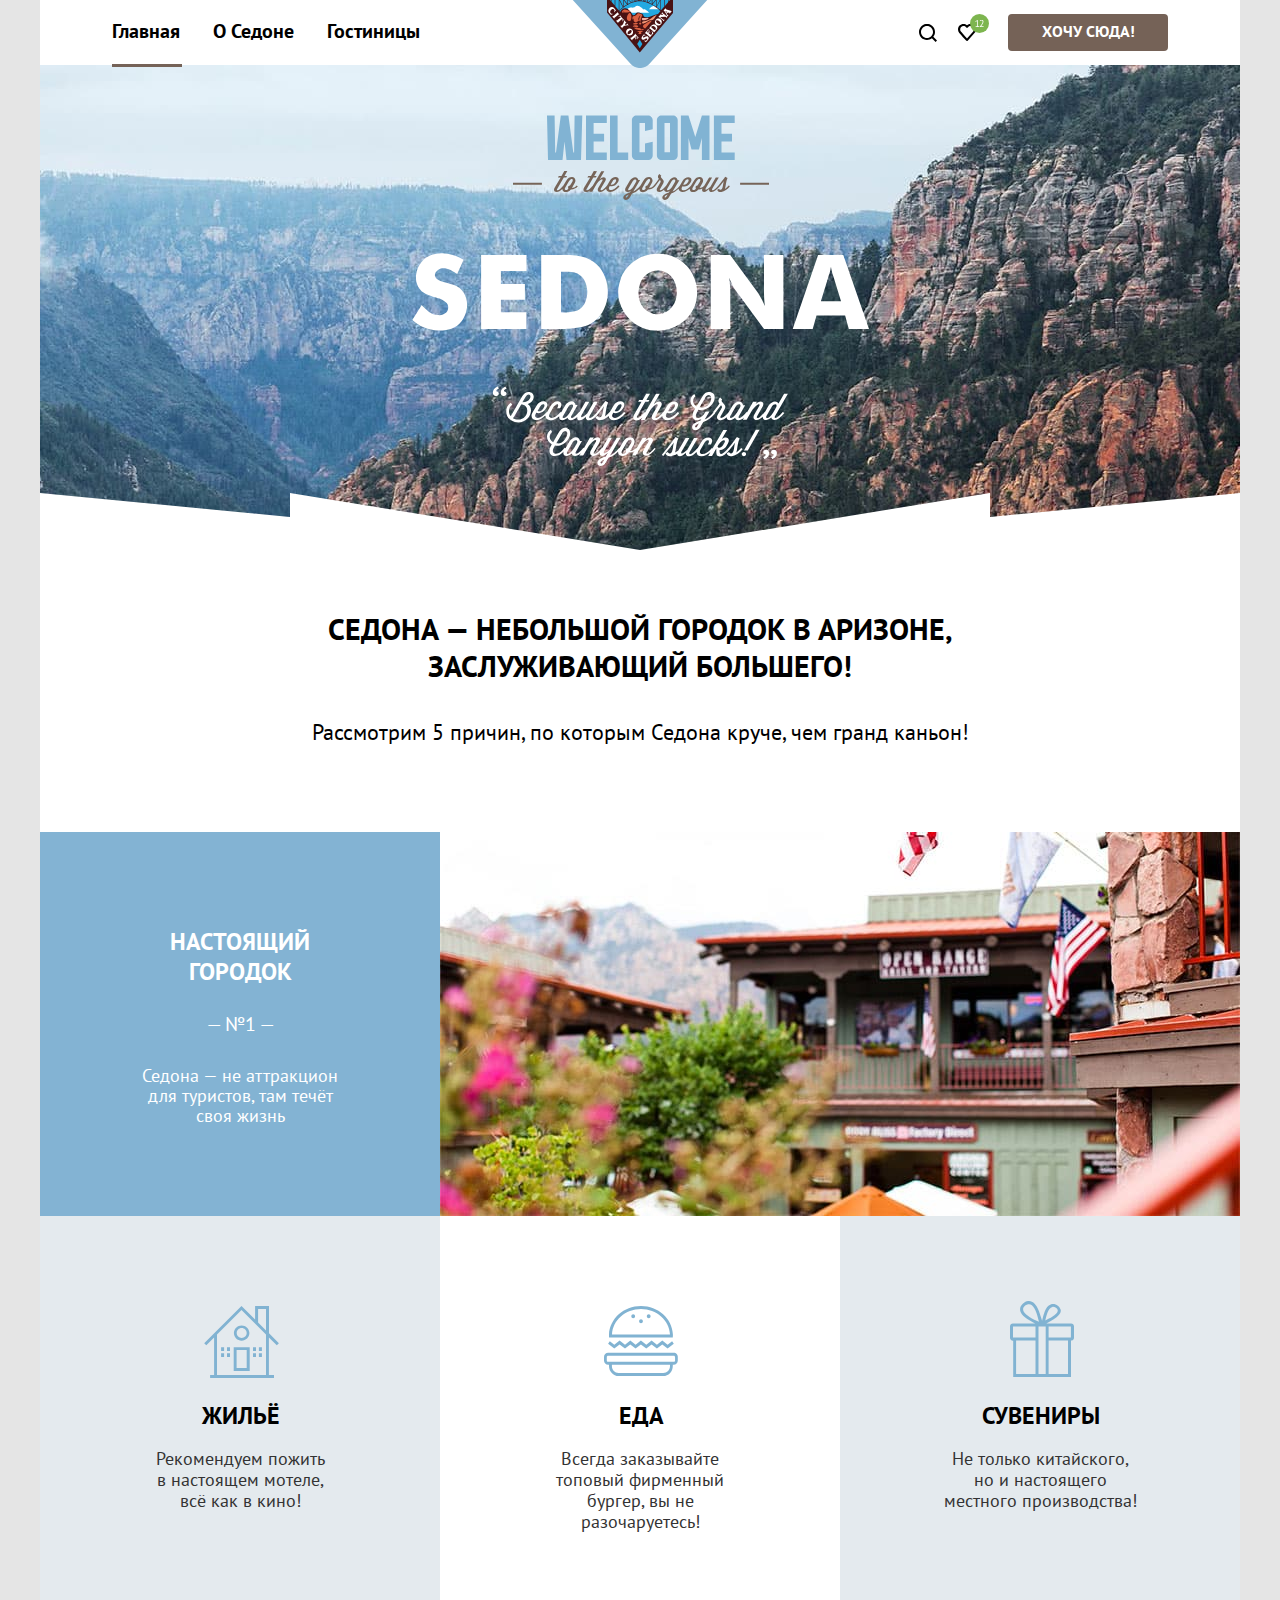
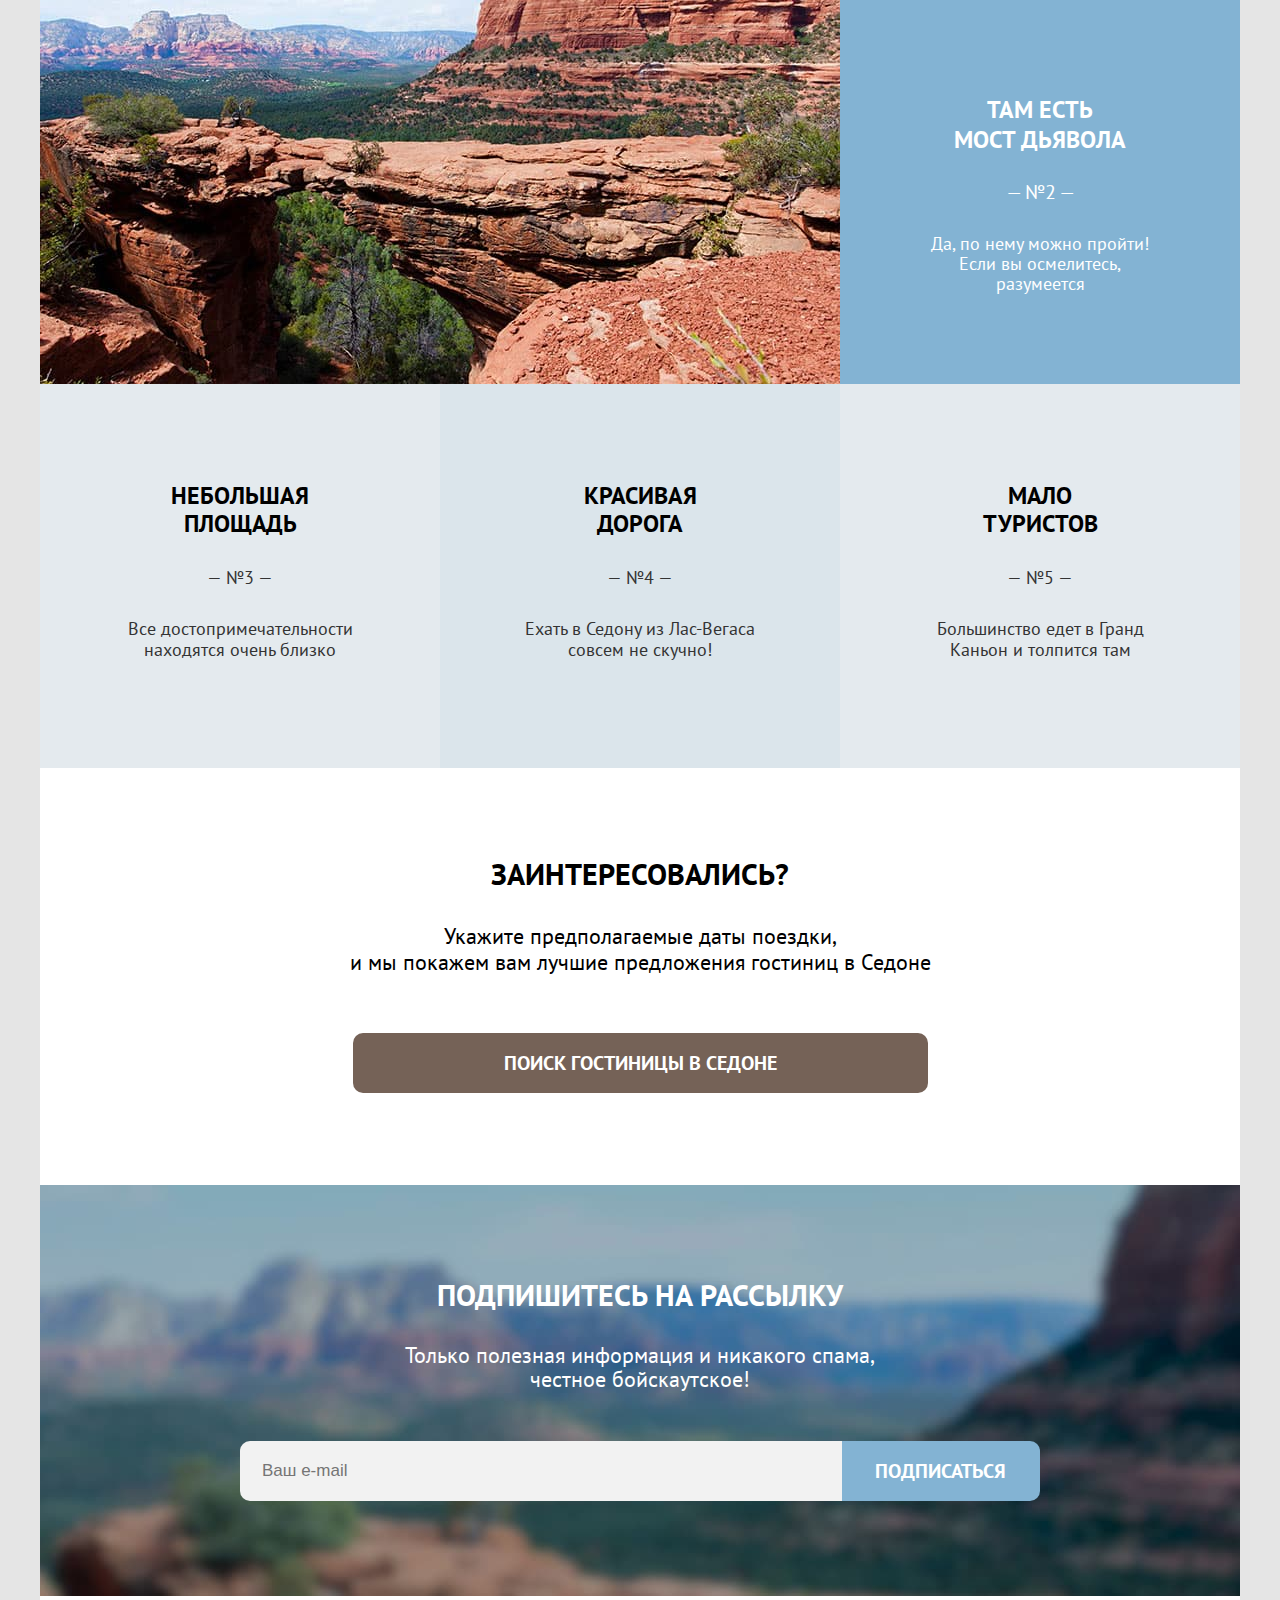
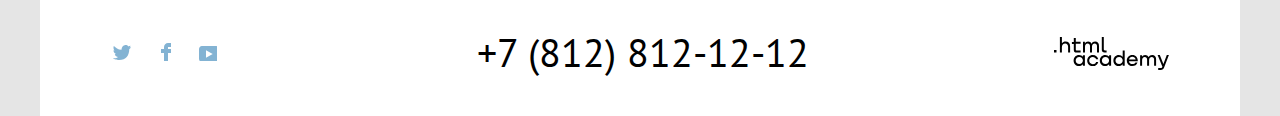
==== commit 749d0367: "Защита №2" ====
--- a/index.html
+++ b/index.html
@@ -21,9 +21,9 @@
               <a class="navigation-link link-hotels" name="nav-hotels" href="catalog.html">Гостиницы</a>
             </li>
           </ul>
-       
+
           <div class="navigation-item-logo">
-            <a class="navigation-link-logo" name="nav-logo" href="https://htmlacademy.ru/">
+            <a class="navigation-link-logo" name="nav-logo" href="index.html">
               <img class="navigation-logo" src="img/logo-sedona.svg" width="138" height="70" alt="Логотип.">
             </a>
           </div>
@@ -50,7 +50,7 @@
                 <a class="motel-image" name="desert-motel" href="#"><span class="visually-hidden">Мотель.</span></a>
                 <button class="trash-bin-top" type="submit"><span class="visually-hidden">Кнопка удалить.</span></button>
                 <a class="apartment-image" name="desert-motel" href="#"><span class="visually-hidden">Апартаменты.</span></a>
-      .         <button class="trash-bin-bottom" type="submit"><span class="visually-hidden">Кнопка удалить.</span></button>
+                <button class="trash-bin-bottom" type="submit"><span class="visually-hidden">Кнопка удалить.</span></button>
                 <button class="button btn-favorites" type="submit"><span>все избранные</span></button>
               </div>
             </li>
@@ -77,7 +77,7 @@
             <p>Рассмотрим 5 причин, по которым Седона круче, чем гранд каньон!</p>
           </div>
         </section>
-      
+
         <section class="advantages">
           <h2 class="visually-hidden">Преимущества.</h2>
           <section class="advantage-first">
@@ -88,34 +88,34 @@
             </aside>
             <img src="img/photo-1.jpg" width="800" height="384" alt="Вид городка.">
           </section>
-        
+
           <section class="advantage-second">
             <ul class="advantage-list">
               <li class="advantage-item advantage-second-house">
-                <img class="icon-house" src="img/icon-1.png" width="75" height="72" alt="Иконка жилья.">
+                <div class="icon-house"><span class="visually-hidden">Иконка жилья.</span></div>
                 <h3>Жильё</h3>
                 <p>Рекомендуем пожить в настоящем мотеле, всё как в кино!</p>
               </li>
               <li class="advantage-item advantage-food-background">
-                <img class="icon-food" src="img/icon-2.png" width="74" height="70" alt="Иконка еды.">
+                <div class="icon-food"><span class="visually-hidden">Иконка еды.</span></div>
                 <h3>Еда</h3>
                 <p class="comment-food">Всегда заказывайте<br>топовый фирменный бургер, вы не разочаруетесь!</p>
               </li>
               <li class="advantage-item advantage-second-souvenir">
-                <img class="icon-souvenir" src="img/icon-3.png" width="64" height="76" alt="Иконка сувенир.">
+                <div class="icon-souvenir"><span class="visually-hidden">Иконка сувенир.</span></div>
                 <h3>Сувениры</h3>
                 <p>Не только китайского,<br>но и настоящего местного производства!</p>
               </li>
             </ul>
           </section>
-        
+
           <section class="advantage-third">
             <aside class="advantage-third-item">
               <h3 class="advantage-title advantage-title-bridge">Там есть мост дьявола</h3>
               <p class="advantage-number">&#8212; №2 &#8212;</p>
               <p class="advantage-description">Да, по нему можно пройти! Если вы осмелитесь, разумеется</p>
             </aside>
-            <img src="img/photo-2.jpg" width="800" height="384" alt="Вид природы.">      
+            <img src="img/photo-2.jpg" width="800" height="384" alt="Вид природы.">
           </section>
 
           <section class="advantage-forth">
@@ -144,7 +144,7 @@
           <p>Укажите предполагаемые даты поездки,<br> и мы покажем вам лучшие предложения гостиниц в Седоне</p>
           <button id="myBtn" class="button button-modal btn" type="button" name="search-open"><span>Поиск гостиницы в Седоне</span></button>
         </section>
-        
+
         <section class="subscription">
           <div class="subscription-item">
             <h3>Подпишитесь на рассылку</h3>
@@ -154,7 +154,7 @@
               <button class="button button-subscription" type="submit"><span>Подписаться</span></button>
             </form>
           </div>
-          <img src="img/footer-background.jpg" width="1200" height="411" alt="Картинка «Sedona»"> 
+          <img src="img/footer-background.jpg" width="1200" height="411" alt="Картинка «Sedona»">
         </section>
       </div>
     </main>
--- a/styles/styles.css
+++ b/styles/styles.css
@@ -60,7 +60,7 @@
   font-size: 16px;
   line-height: 24px;
   color: #000000;
-  background-color: #E5E5E5;
+  background-color: #f2f2f2;
 }
 
 .button {
@@ -76,7 +76,8 @@
 
 .page-container {
   width: 1200px;
-  margin: 0 auto; 
+  margin: 0 auto;
+  background-color: #F2F2F2;
 }
 
 .visually-hidden {
@@ -98,7 +99,7 @@
   margin-left: 40px;
   margin-right: 40px;
   margin: 0 auto;
-  background-color: #F2F2F2;
+  background-color: #E5E5E5;
 }
 
 .navigation {
@@ -108,7 +109,7 @@
   position: relative;
   width: 1200px;
   height: 65px;
-  margin: 0;
+  margin: 0 auto;
   padding: 0;
   background-color: #ffffff;
 }
@@ -132,7 +133,6 @@
   display: flex;
   height: 30px;
   margin: 0;
-  margin-left: px;
   padding: 0;
   font-family: "PT Sans", sans-serif;
   font-size: 20px;
@@ -177,7 +177,7 @@
 .current-link-index:active::after {
   opacity: 0;
 }
-  
+
 .link-hotels {
   position: relative;
   margin-right: 7px;
@@ -193,7 +193,7 @@
 }
 
 .navigation-list.navigation-user {
-  display: flex; 
+  display: flex;
   width: 315px;
   height: 40px;
   margin: 0;
@@ -244,7 +244,7 @@
 
 .navigation-user .link-search:focus,
 .navigation-user .link-like:focus {
-  outline: 3px solid #83B3D3; 
+  outline: 3px solid #83B3D3;
   border-radius: 10px;
 }
 
@@ -261,9 +261,9 @@
   left: 99px;
   width: 200px;
   height: 9px;
-  background-image: url("../img/piramid.png");
-  background-repeat: no-repeat;
-  background-position: 50% 50%; 
+  background-image: url("../img/pyramid.png");
+  background-repeat: no-repeat;
+  background-position: 50% 50%;
 }
 
 .navigation-item-like .popover {
@@ -439,7 +439,7 @@
 }
 
 .link-entrance:focus {
-  outline: 3px solid #83B3D3; 
+  outline: 3px solid #83B3D3;
   border-radius: 10px;
 }
 
@@ -458,7 +458,7 @@
   margin-left: 40px;
   margin-right: 40px;
   margin: 0 auto;
-  background-color: #F2F2F2;
+  background-color: #E5E5E5;
 }
 
 .main-container {
@@ -485,7 +485,7 @@
   left: 372px;
   width: 458px;
   height: 352px;
-  background-image: url(../img/welcome.png);
+  background-image: url("../img/welcome.svg");
   background-repeat: no-repeat;
   background-position: 50% 50%;
   background-size: 458px;
@@ -499,7 +499,7 @@
   width: 1200px;
   min-height: 57px;
   margin: 0 auto;
-  background-image: url(../img/vector.png);
+  background-image: url("../img/divider.svg");
   background-repeat: no-repeat;
 }
 
@@ -581,7 +581,7 @@
 
 .advantage-list {
   display: flex;
-  justify-content: space-between; 
+  justify-content: space-between;
   margin: 0;
   padding: 0;
   list-style: none;
@@ -591,6 +591,40 @@
   width: 400px;
   height: 384px;
   text-align: center;
+  position: relative;
+}
+
+.icon-house {
+  position: absolute;
+  top: 90px;
+  left: 164px;
+  width: 75px;
+  height: 72px;
+  background-image: url("../img/icon-1.svg");
+  background-repeat: no-repeat;
+  background-position: 50% 50%;
+}
+
+.icon-food {
+  position: absolute;
+  top: 90px;
+  left: 164px;
+  width: 74px;
+  height: 70px;
+  background-image: url("../img/icon-2.svg");
+  background-repeat: no-repeat;
+  background-position: 50% 50%;
+}
+
+.icon-souvenir {
+  position: absolute;
+  top: 85px;
+  left: 170px;
+  width: 64px;
+  height: 76px;
+  background-image: url("../img/icon-3.svg");
+  background-repeat: no-repeat;
+  background-position: 50% 50%;
 }
 
 .advantage-second-house,
@@ -598,15 +632,6 @@
   background-color: rgba(131, 179, 211, 0.12);
 }
 
-.icon-house,
-.icon-food {
-  margin-top: 90px;
-}
-
-.icon-souvenir {
-  margin-top: 85px;
-}
-
 .advantage-food-background {
   background-color: #ffffff;
 }
@@ -614,8 +639,9 @@
 .advantage-item h3 {
   font-size: 24px;
   text-transform: uppercase;
-  margin-top: 20px;
+  margin-top: 188px;
   margin-bottom: 20px;
+  margin-left: 2px;
 }
 
 .advantage-item p {
@@ -666,7 +692,7 @@
   width: 170px;
   height: 50px;
   line-height: 28px;
-  margin: 96px 0 35px 0;
+  margin: 98px 0 35px 0;
 }
 
 .advantage-item .advantage-item-number {
@@ -675,9 +701,10 @@
   margin-bottom: 21px;
 }
 
-.advantage-forth-area p + p,
-.advantage-forth-tourists p + p {
-  width: 240px;
+.advantage-forth-area p,
+.advantage-forth-tourists p {
+  display: block;
+  width: 250px;
   height: 40px;
   font-size: 18px;
 }
@@ -865,7 +892,7 @@
   margin-left: 40px;
   margin-right: 40px;
   margin: 0 auto;
-  background-color: #F2F2F2;
+  background-color: #E5E5E5;
 }
 
 .footer-section {
@@ -1007,7 +1034,7 @@
   background-position: center;
   border-radius: 50%;
   cursor: pointer;
-} 
+}
 
 .modal-close-button:hover {
   background-color: #E5E5E5;
@@ -1082,7 +1109,7 @@
 
 .form-field-first {
   margin: 0 0 0 30px;
-} 
+}
 
 .field-group::before {
   content: "";
@@ -1114,7 +1141,7 @@
 
 .form-field-second {
   margin: 0 0 0 25px;
-} 
+}
 
 .field-group span {
   display: inline-block;
@@ -1278,7 +1305,7 @@
   margin-left: 40px;
   margin-right: 40px;
   margin: 0 auto;
-  background-color: #F2F2F2;
+  background-color: #E5E5E5;
 }
 
 .catalog-sedona-image {
@@ -1347,20 +1374,14 @@
   border-bottom: none;
 }
 
-.icon-bird a {
-  width: 5px;
-  height: 5px;
-  display: block;
-  background-color: transparent;
-}
-
 .icon-bird:hover {
-  opacity: 60%;
+  opacity: 0;
 }
 
 .icon-bird:focus {
   border-color: transparent;
   background-color: transparent;
+  opacity: 0;
 }
 
 .icon-bird:active {
@@ -1435,9 +1456,10 @@
 }
 
 .filters-input {
-  position: absolute;
+  display: none;
+  /* position: absolute;
   z-index: -1;
-  opacity: 0;
+  opacity: 0; */
 }
 
 .filters-item label {
@@ -1466,17 +1488,19 @@
   content: "";
   display: block;
   position: absolute;
-  top: 1px;
-  left: -33px;
-  width: 7px;
-  height: 10px;
-  border: 3px solid #3F5E72;
+  top: 4px;
+  left: -32px;
+  width: 6px;
+  height: 9px;
+  border: 2px solid #3F5E72;
   border-top: none;
   border-left: none;
   border-radius: 2px;
   transform: rotate(41deg);
-  background-image: url("../img/catalog/checkbox-on.svg");
-  background-repeat: no-repeat;
+  color: #3F5E72;
+  background-image:  url("..img/catalog/checkbox-on.svg");
+  background-repeat: no-repeat;
+  background-position: 50% 50%;
   background-size: 0px;
   z-index: 1;
 }
@@ -1603,8 +1627,10 @@
   padding-top: 3px;
   padding-left: 17px;
   font-size: 18px;
+  color: #ffffff;
   background-color: transparent;
   border: none;
+  outline: none;
 }
 
 .max-price-input {
@@ -1618,6 +1644,8 @@
   font-weight: 400;
   font-size: 18px;
   border: none;
+  outline: none;
+  color: #ffffff;
   background-color: transparent;
   border-left: 2px solid #ffffff;
 }
@@ -1653,7 +1681,7 @@
   height: 20px;
   top: -8px;
   left: 1px;
-  background-image: url("../img/catalog/Rectangle-1.svg");
+  background-image: url("../img/catalog/rectangle-1.svg");
   background-repeat: no-repeat;
   background-position: 50% 50%;
   border: none;
@@ -1669,7 +1697,7 @@
   height: 20px;
   top: -8px;
   left: 217px;
-  background-image: url("../img/catalog/Rectangle-2.svg");
+  background-image: url("../img/catalog/rectangle-2.svg");
   background-repeat: no-repeat;
   background-position: 50% 50%;
   border: none;
@@ -2332,7 +2360,7 @@
   background-repeat: no-repeat;
   background-position: 50% 50%;
   opacity: 30%;
-} 
+}
 
 .subscription-container {
   width: 1200px;
@@ -2438,4 +2466,4 @@
 
 .subscription-button span:active {
   opacity: 30%;
-}+}
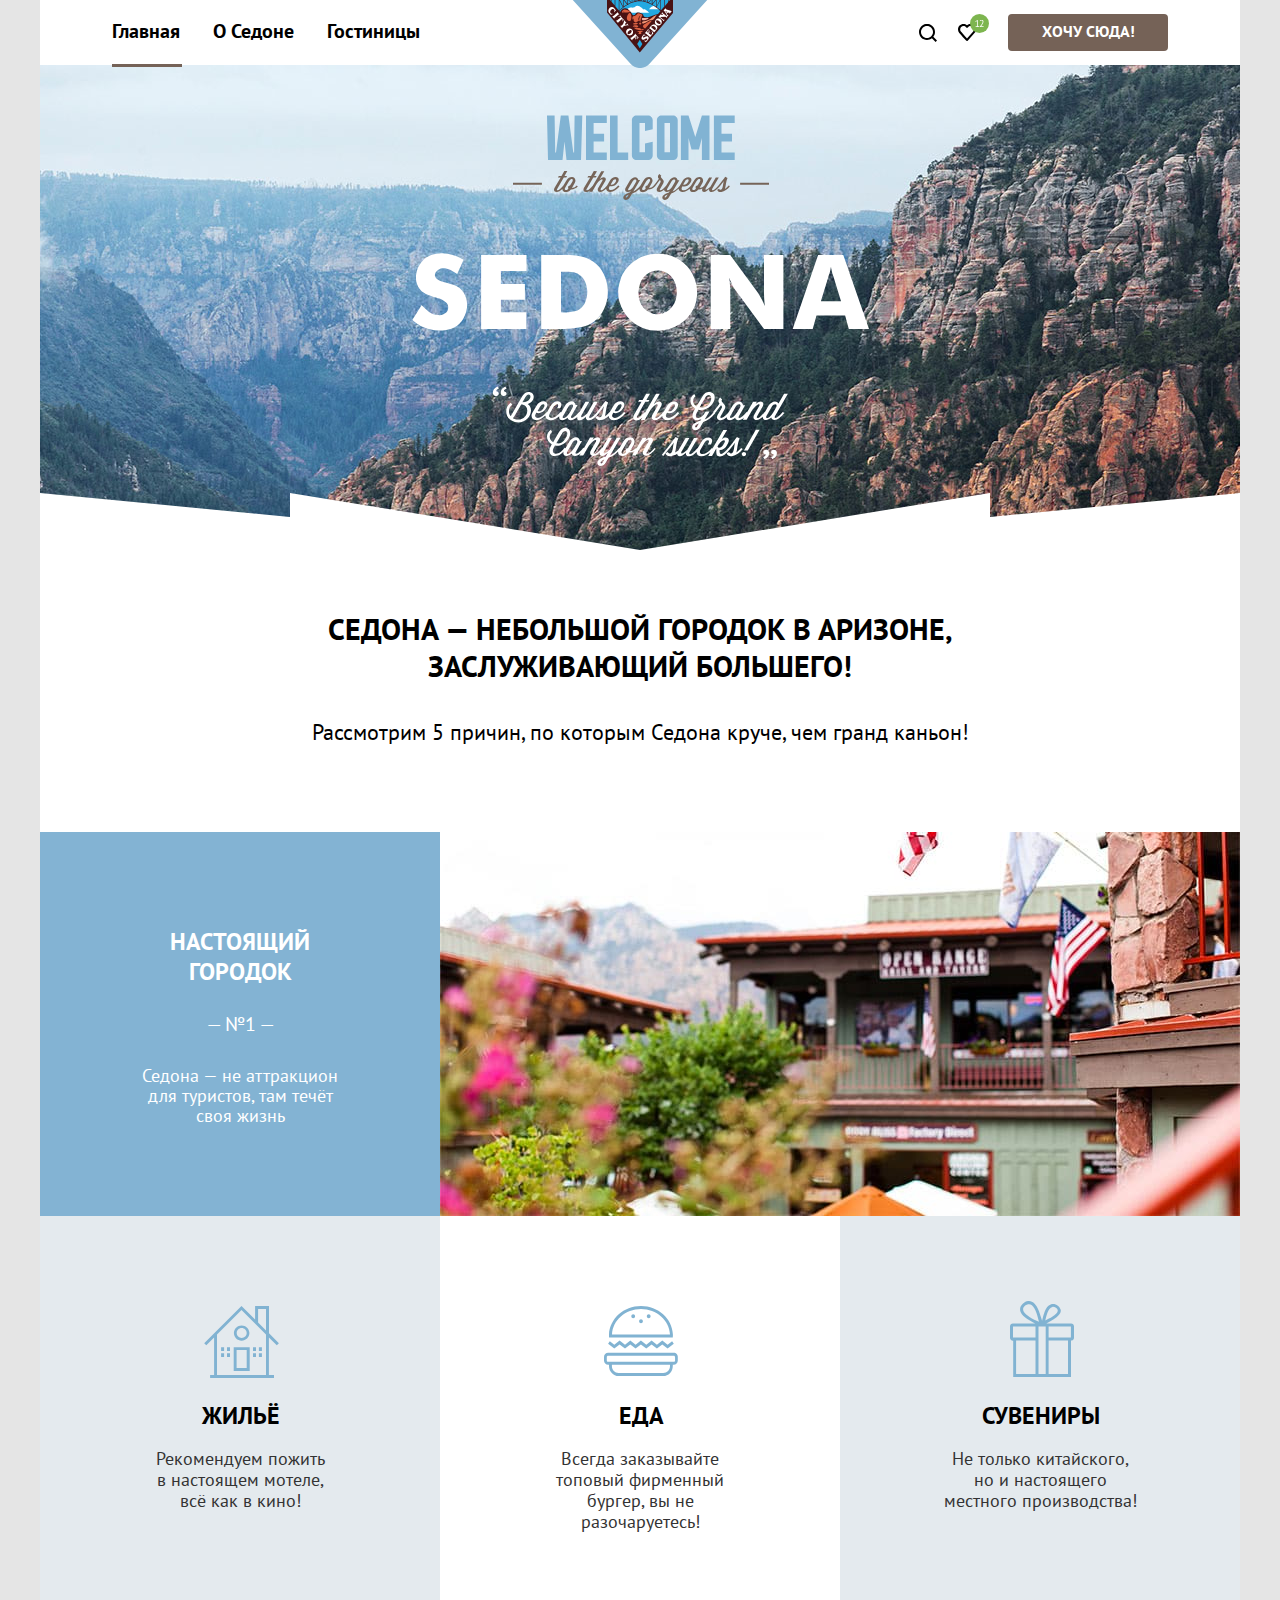
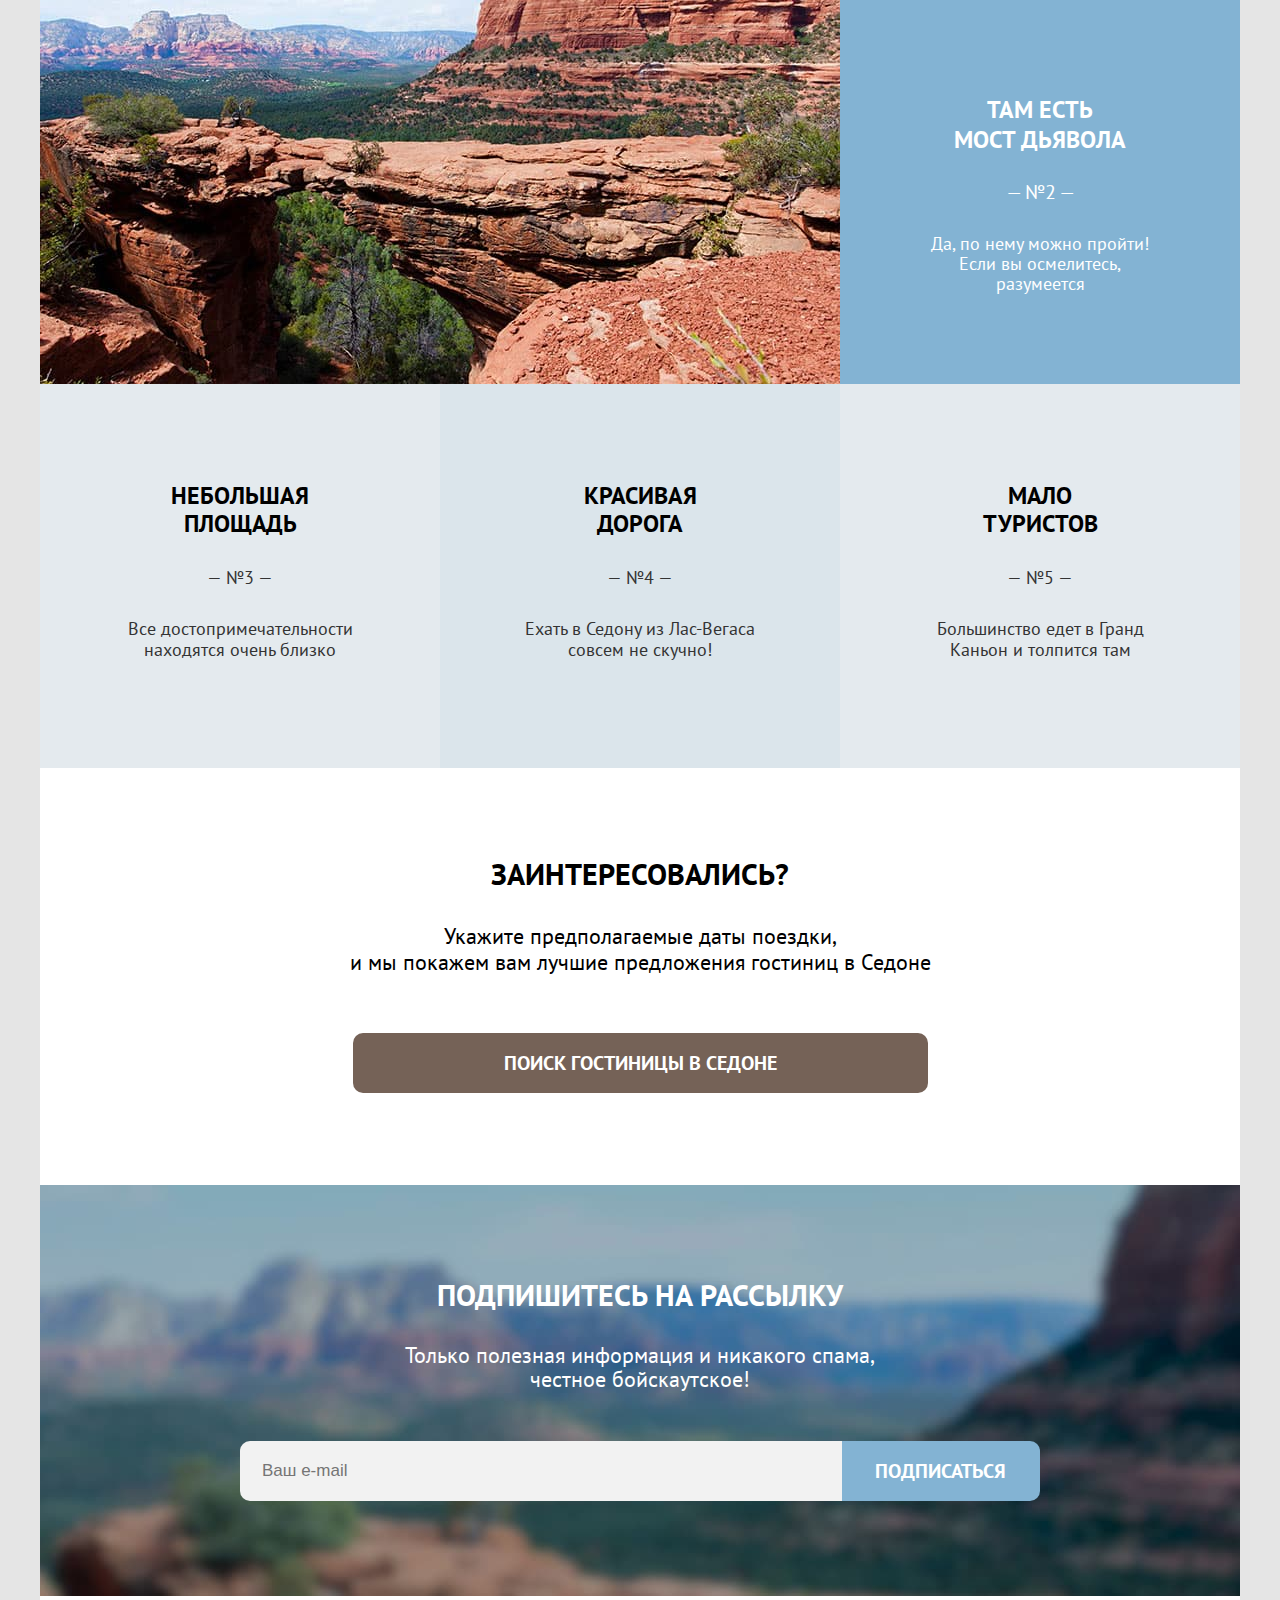
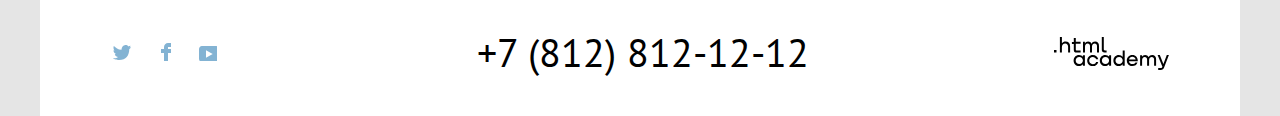
==== commit 118a1405: "Попытка №3 защита." ====
--- a/index.html
+++ b/index.html
@@ -4,7 +4,7 @@
     <meta charset="utf-8">
     <title>HTML Academy: Седона</title>
     <link rel="stylesheet" href="styles/styles.css">
-    <link rel="icon" type="image/png" sizes="32x32" href="img/favicons/favicon-32.png">
+    <link rel="icon" type="image/png" sizes="32x32" href="favicon.ico">
   </head>
   <body>
     <header class="page-header">
@@ -67,9 +67,8 @@
         <section class="index-background-wrapper">
           <div class="index-background">
             <h1 class="visually-hidden">«Sedona».</h1>
-            <img class="index-background-image" src="img/index-background.jpg" width="1200" height="485" alt="Горная местность «Sedona».">
-            <div class="welcome-image"></div>
-            <div class="vector-image"></div>
+            <div class="welcome-image"><span class="visually-hidden">Приветствие Седоны.</span></div>
+            <div class="vector-image"><span class="visually-hidden">Нижний вектор декор.</span></div>
           </div>
 
           <div class="main-text">
@@ -150,7 +149,8 @@
             <h3>Подпишитесь на рассылку</h3>
             <p>Только полезная информация и никакого спама, честное бойскаутское!</p>
             <form action="https://echo.htmlacademy.ru" class="page-subscription">
-              <input class="page-subscription-input" type="email" name="subscribe" placeholder="Ваш e-mail">
+              <label for="subcription-email"></label>
+              <input class="page-subscription-input" type="email" id="subcription-email" name="subscribe" placeholder="Ваш e-mail">
               <button class="button button-subscription" type="submit"><span>Подписаться</span></button>
             </form>
           </div>
@@ -186,7 +186,7 @@
                 <svg width="20" height="16" fill="none" role="img" aria-label="Значок Ютуба." xmlns="http://www.w3.org/2000/svg">
                   <g clip-path="url(#a)">
                     <path class="social-button" d="M17 0H2.9C1.2 0 0 1.5 0 3.2v9.5C0 14.5 1.2 16 2.9 16h14.3c1.5 0 2.9-1.5 2.9-3.2V3.2C19.9 1.5 18.7 0 17 0ZM7 11.8V4.2L13.7 8 7 11.8Z" fill="#83B3D3"/>
-                  </g><defs><clipPath id="a"><path fill="#fff" d="M0 0h20v16H0z"/></clipPath></defs>
+                  </g><defs><clipPath><path fill="#fff" d="M0 0h20v16H0z"/></clipPath></defs>
                 </svg>
                 <span class="visually-hidden">youtube.</span>
               </a>
@@ -209,7 +209,7 @@
     <div id="myModal" class="modal-container">
       <div class="modal">
         <button class="modal-close-button">
-          <svg width="53" height="53" fill="none" role="pop-up" aria-label="Модульное окно." xmlns="http://www.w3.org/2000/svg">
+          <svg width="53" height="53" fill="none" aria-label="Модульное окно." xmlns="http://www.w3.org/2000/svg">
             <circle cx="26.5" cy="26.5" r="26.5" fill="#F2F2F2"/>
             <path d="M33 21.2 31.8 20l-5.3 5.3-5.3-5.3-1.2 1.2 5.3 5.3-5.3 5.3 1.2 1.2 5.3-5.3 5.3 5.3 1.2-1.2-5.3-5.3 5.3-5.3Z" fill="#000"/>
           </svg>
@@ -221,32 +221,31 @@
 
             <p class="field-group">
               <label for="enter">Дата заезда:</label>
-              <input class="form-field-first field" type="datetime" id="enter" name="enter" value="27 апреля 2020">
+              <input class="form-field-first field" type="text" id="enter" name="enter" value="27 апреля 2020">
               <span>Мы не можем отправить вас в прошлое.</span>
             </p>
 
             <p class="field-group">
               <label for="exit">Дата выезда:</label>
-              <input class="form-field-second field" type="datetime" id="exit" name="exit" value="1 сентября 2021">
-              <span>На эти даты есть свободные номера. Пока есть.</span>
+              <input class="form-field-second field" type="text" id="exit" name="exit" value="1 сентября 2021">
+              <span class="field-info-second">На эти даты есть свободные номера. Пока есть.</span>
             </p>
 
             <div class="field-pagination">
               <p class="field-pagination-adult adult-field">
-                <label for="adult">Взрослые:</label>
-                <input class="button-pagination button-prev" type="button" id="adult" name="adult" value="&#x2212;">
-                <input class="button-pagination count-adults" type="button" id="adult" name="adult" value="2">
-                <input class="button-pagination button-next" type="button" id="adult" name="adult" value="+">
+                <label for="adult-quantity">Взрослые:</label>
+                <input class="button-pagination button-prev" type="button" name="adult" value="&#x2212;">
+                <input class="button-pagination count-adults" type="button" id="adult-quantity" name="adult" value="2">
+                <input class="button-pagination button-next" type="button" name="adult" value="+">
               </p>
 
               <p class="field-pagination-children">
-                <label for="children">Дети:</label>
-                <input class="button-pagination button-prev" type="button" id="children" name="children" value="&#x2212;">
-                <input class="button-pagination count-children" type="button" id="children" name="children" value="1">
-                <input class="button-pagination button-next" type="button" id="children" name="children" value="+">
+                <label for="children-quantity">Дети:</label>
+                <input class="button-pagination button-prev" type="button" name="children" value="&#x2212;">
+                <input class="button-pagination count-children" type="button" id="children-quantity" name="children" value="1">
+                <input class="button-pagination button-next" type="button" name="children" value="+">
               </p>
             </div>
-            <button class="button button-search" type="submit"><span>Найти</span></button>
           </form>
         </section>
       </div>
--- a/styles/styles.css
+++ b/styles/styles.css
@@ -257,7 +257,7 @@
 .popover::before {
   content: "";
   position: absolute;
-  top: 1px;
+  top: -9px;
   left: 99px;
   width: 200px;
   height: 9px;
@@ -269,14 +269,12 @@
 .navigation-item-like .popover {
   display: none;
   position: absolute;
-  top: 40px;
+  top: 50px;
   right: 0px;
   width: 400px;
-  height: 300px;
-  background-image: url("../img/background.png");
-  background-repeat: no-repeat;
-  background-position: 50% 50%;
-  border: none;
+  height: 235px;
+  background-color: #ffffff;
+  outline: 1px solid #E5E5E5;
   border-top-left-radius: 20px;
   border-top-right-radius: 20px;
   z-index: 1;
@@ -476,6 +474,7 @@
   width: 1200px;
   height: 485px;
   position: relative;
+  background-image: url("../img/index-background.png");
   z-index: 0;
 }
 
@@ -785,6 +784,7 @@
 }
 
 .subscription {
+  display: block;
   width: 1200px;
   height: 411px;
   position: relative;
@@ -820,6 +820,7 @@
   color: #ffffff;
   margin: 0 auto 48px auto;
   font-size: 22px;
+
 }
 
 .page-subscription {
@@ -1125,7 +1126,7 @@
   cursor: pointer;
 }
 
-.field-group:after {
+.field-group::after {
   content: "";
   position: absolute;
   top: 215px;
@@ -1155,7 +1156,7 @@
   font-weight: 400;
 }
 
-.form-field-second + span {
+.field-group .field-info-second  {
   color: #333333;
 }
 
@@ -1173,10 +1174,6 @@
   align-content: center;
   width: 267px;
   height: 50px;
-}
-
-.field-pagination-adult {
-  position: relative;
 }
 
 .field-pagination-adult label,
@@ -1237,6 +1234,7 @@
 }
 
 .button-pagination {
+  display: block;
   width: 50px;
   height: 50px;
   border: none;
@@ -1308,12 +1306,11 @@
   background-color: #E5E5E5;
 }
 
-.catalog-sedona-image {
-  position: relative;
-}
-
-.catalog-sedona-image img {
-  display: block;
+.filters {
+  display: block;
+  width: 1200px;
+  height: 408px;
+  background-image: url("../img/catalog/catalog-background.png");
 }
 
 .filters-form-wrapper {
@@ -1391,6 +1388,7 @@
 .filters {
   display: block;
   width: 1200px;
+  margin: 0;
 }
 
 .filters-form-wrapper p {
@@ -1457,9 +1455,6 @@
 
 .filters-input {
   display: none;
-  /* position: absolute;
-  z-index: -1;
-  opacity: 0; */
 }
 
 .filters-item label {
@@ -1525,7 +1520,7 @@
 }
 
 .filters-housing h3 {
-  margin-left: 8px;
+  margin-left: 7px;
   font-family: "PT Sans", sans-serif;
   font-style: normal;
   font-size: 20px;
@@ -1881,7 +1876,7 @@
   position: relative;
 }
 
-.sorting-item button {
+.sorting-link {
   width: 48px;
   height: 48px;
   border: none;
@@ -1899,7 +1894,7 @@
   outline: 2px solid #000000;
 }
 
-.mode-tile button::after {
+.sorting-item .mode-tile::after {
   content: "";
   position: absolute;
   top: 17px;
@@ -1911,7 +1906,7 @@
   background-position: 50% 50%;
 }
 
-.mode-slideshow button::after {
+.sorting-item .mode-slideshow::after {
   content: "";
   position: absolute;
   top: 17px;
@@ -1923,7 +1918,7 @@
   background-position: 50% 50%;
 }
 
-.mode-list button::after {
+.sorting-item .mode-list::after {
   content: "";
   position: absolute;
   top: 17px;
@@ -2072,7 +2067,7 @@
   outline: none;
 }
 
-.gallery-details a span:active {
+.gallery-details span:active {
   opacity: 30%;
 }
 
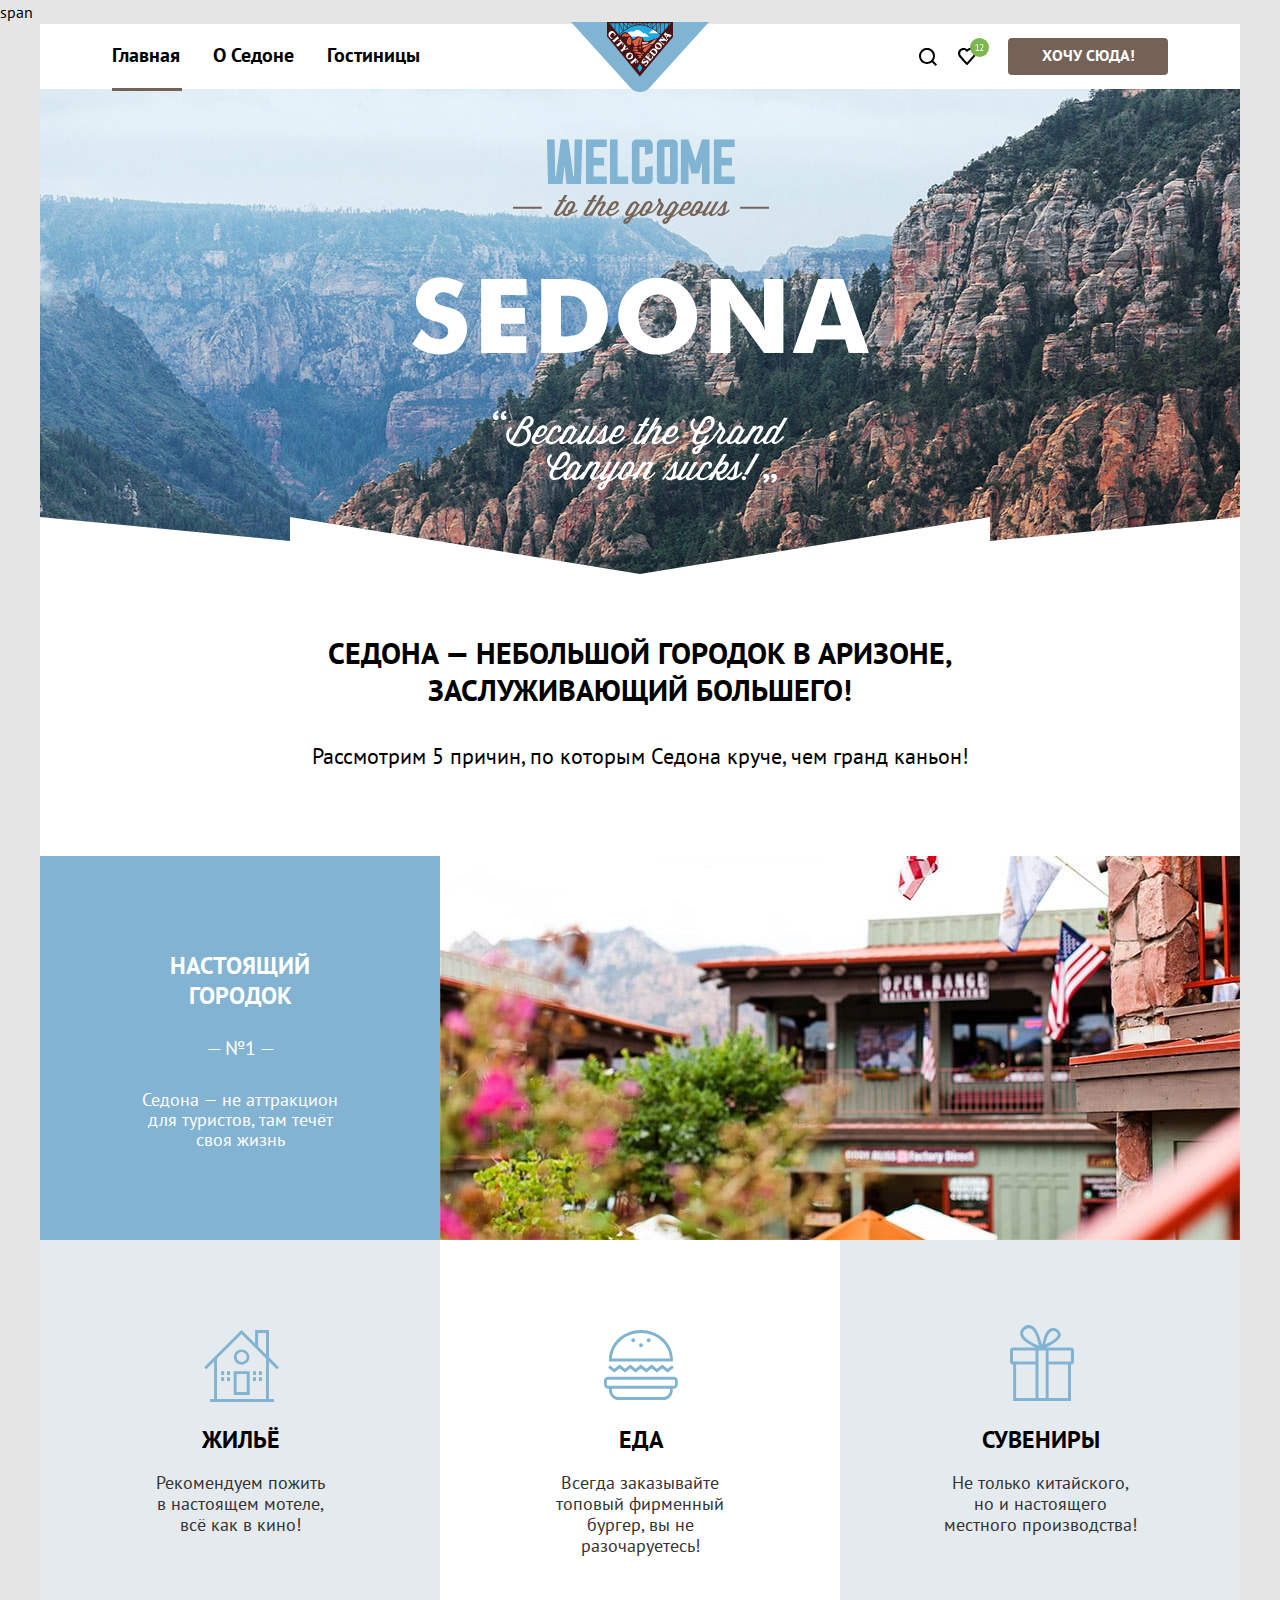
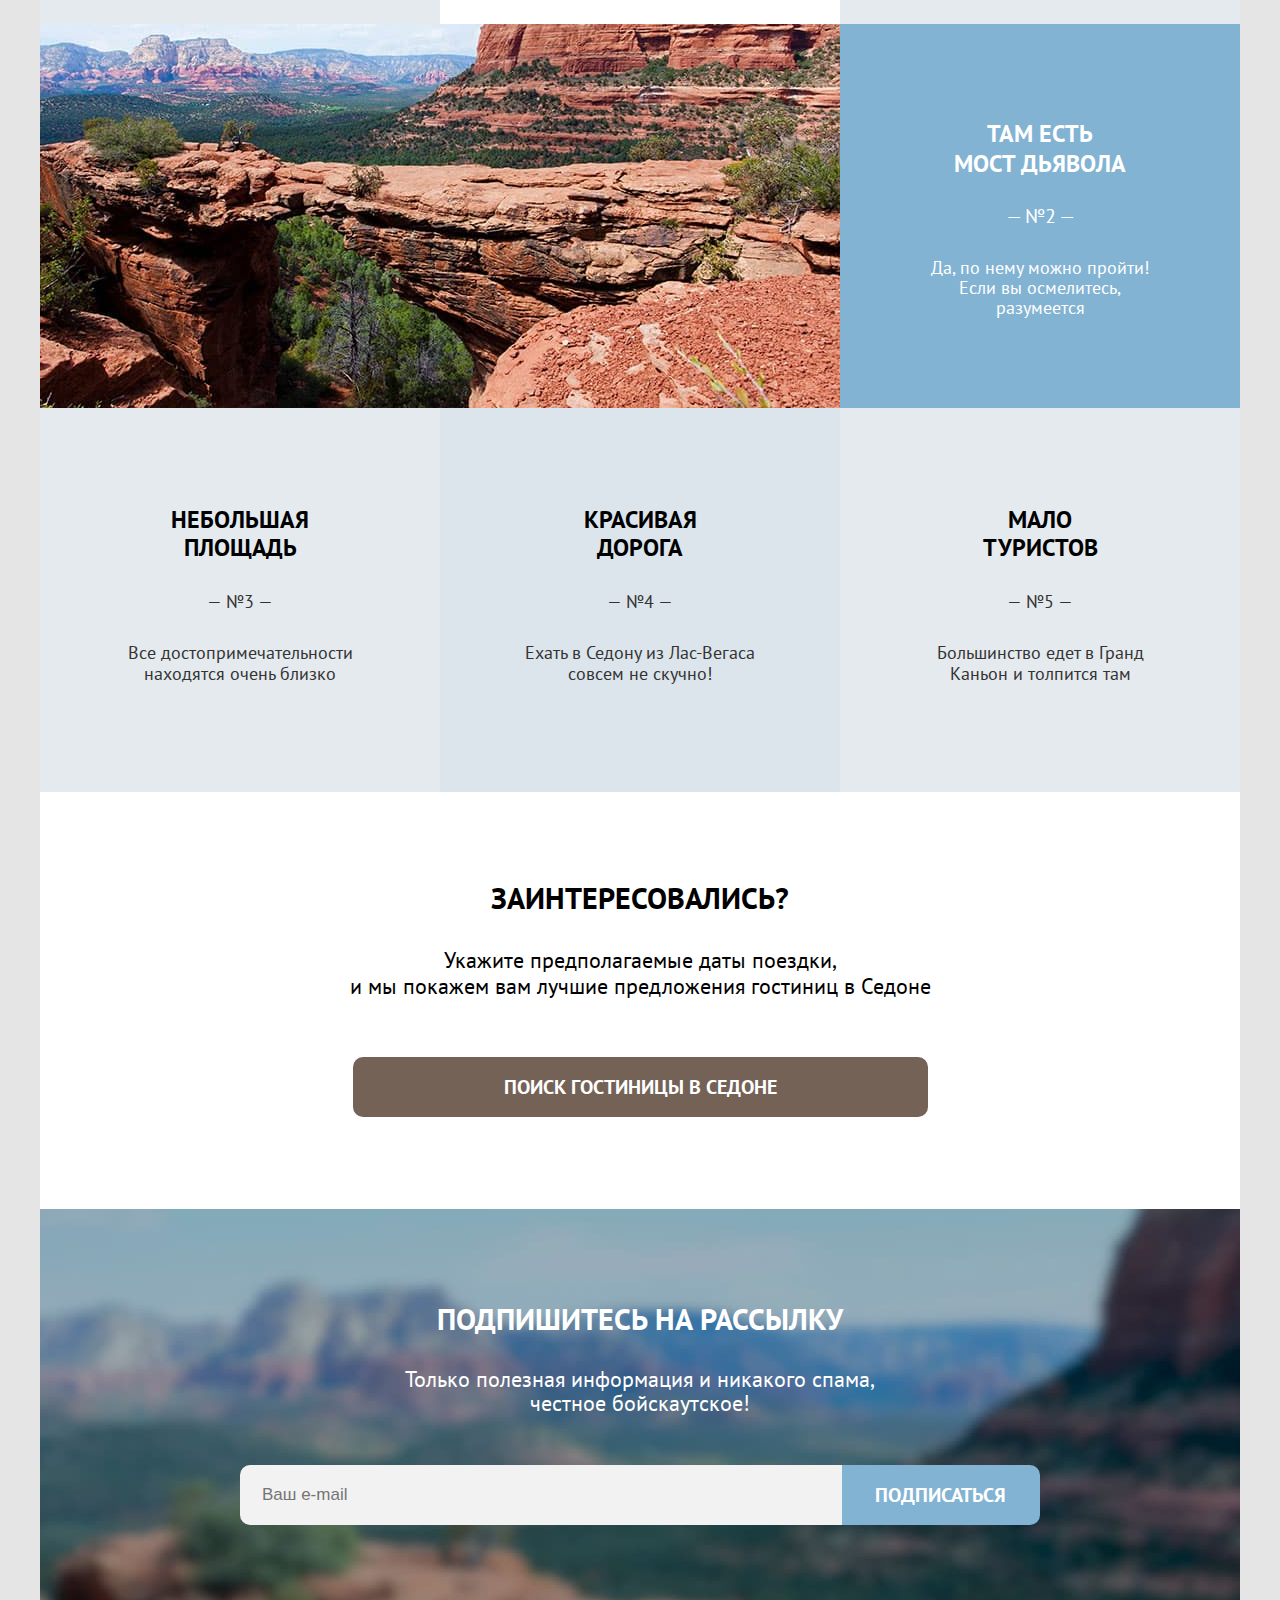
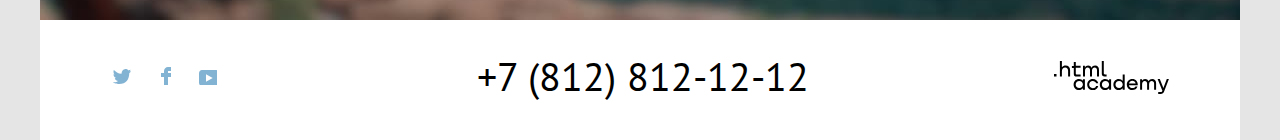
==== commit 7a8a2b59: "checking" ====
--- a/index.html
+++ b/index.html
@@ -8,6 +8,7 @@
   </head>
   <body>
     <header class="page-header">
+      <div>span</div>
       <div class="page-container">
         <nav class="navigation">
           <ul class="navigation-list">
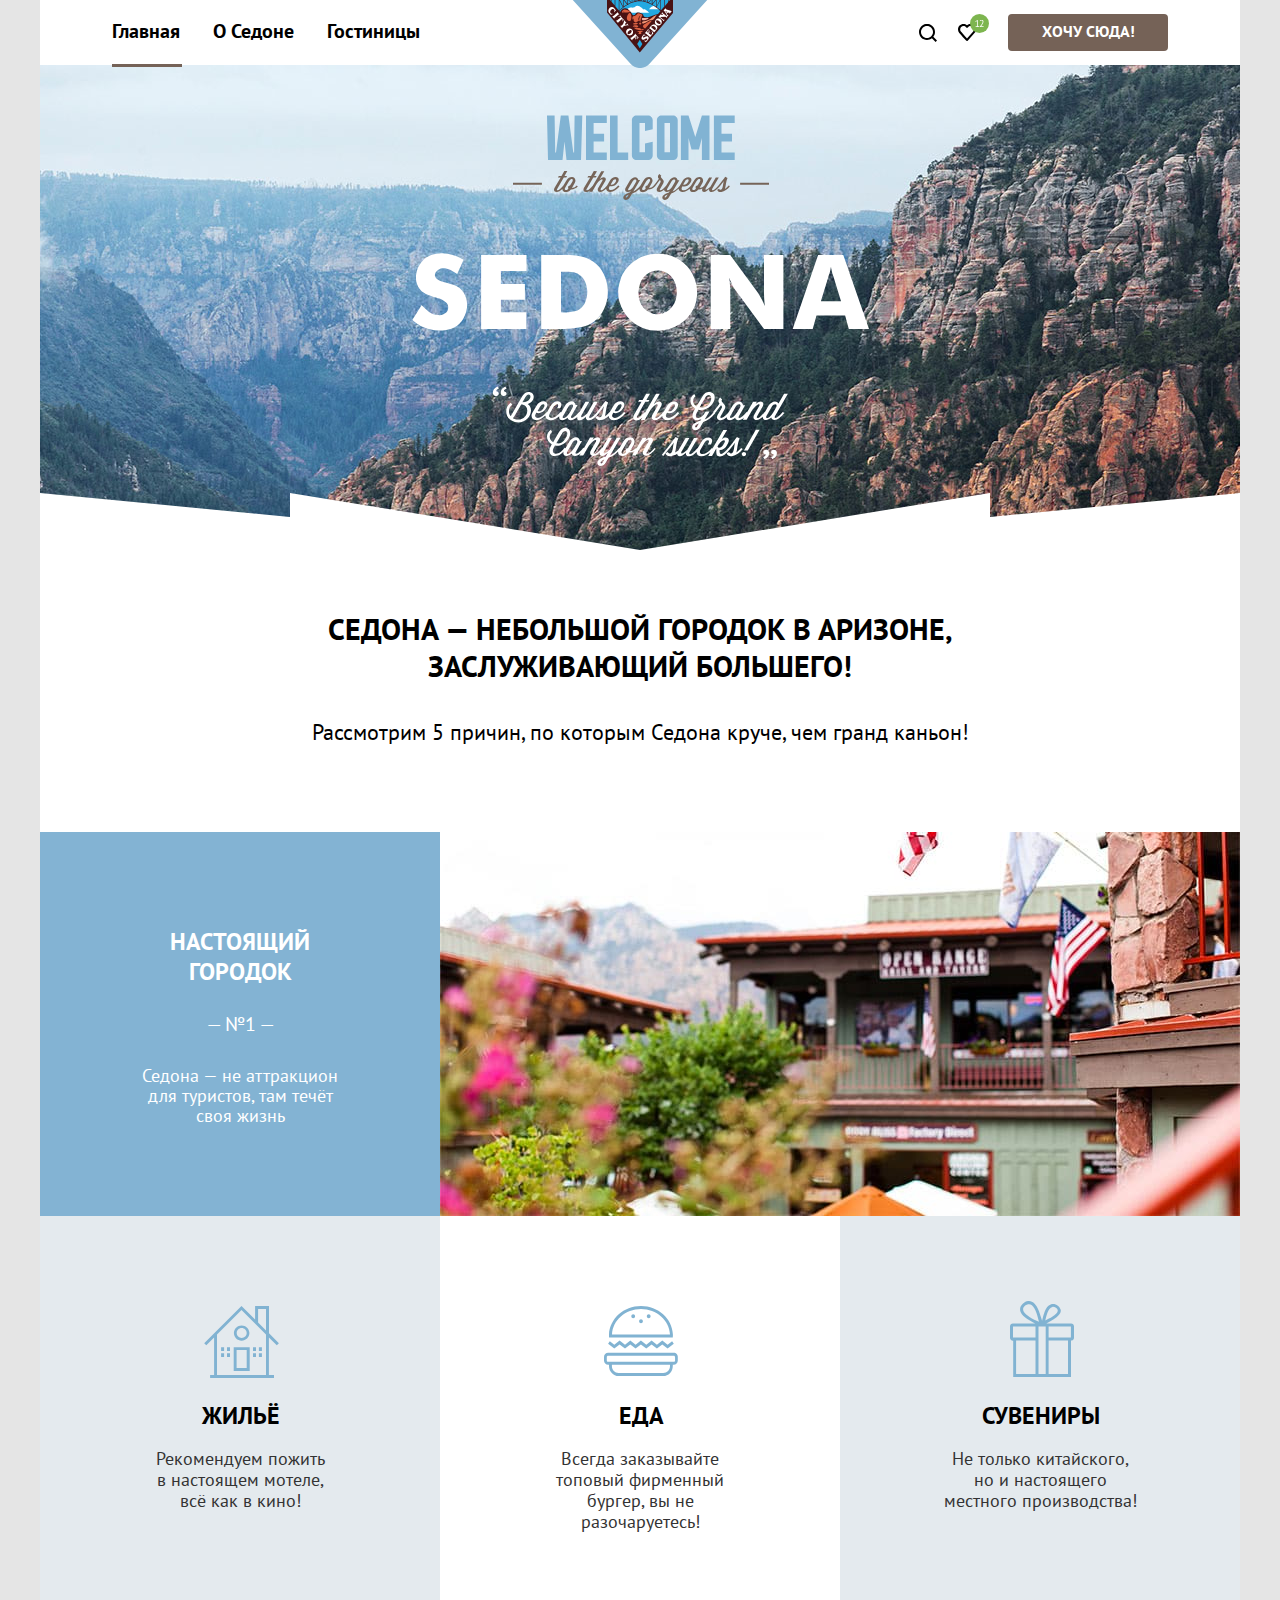
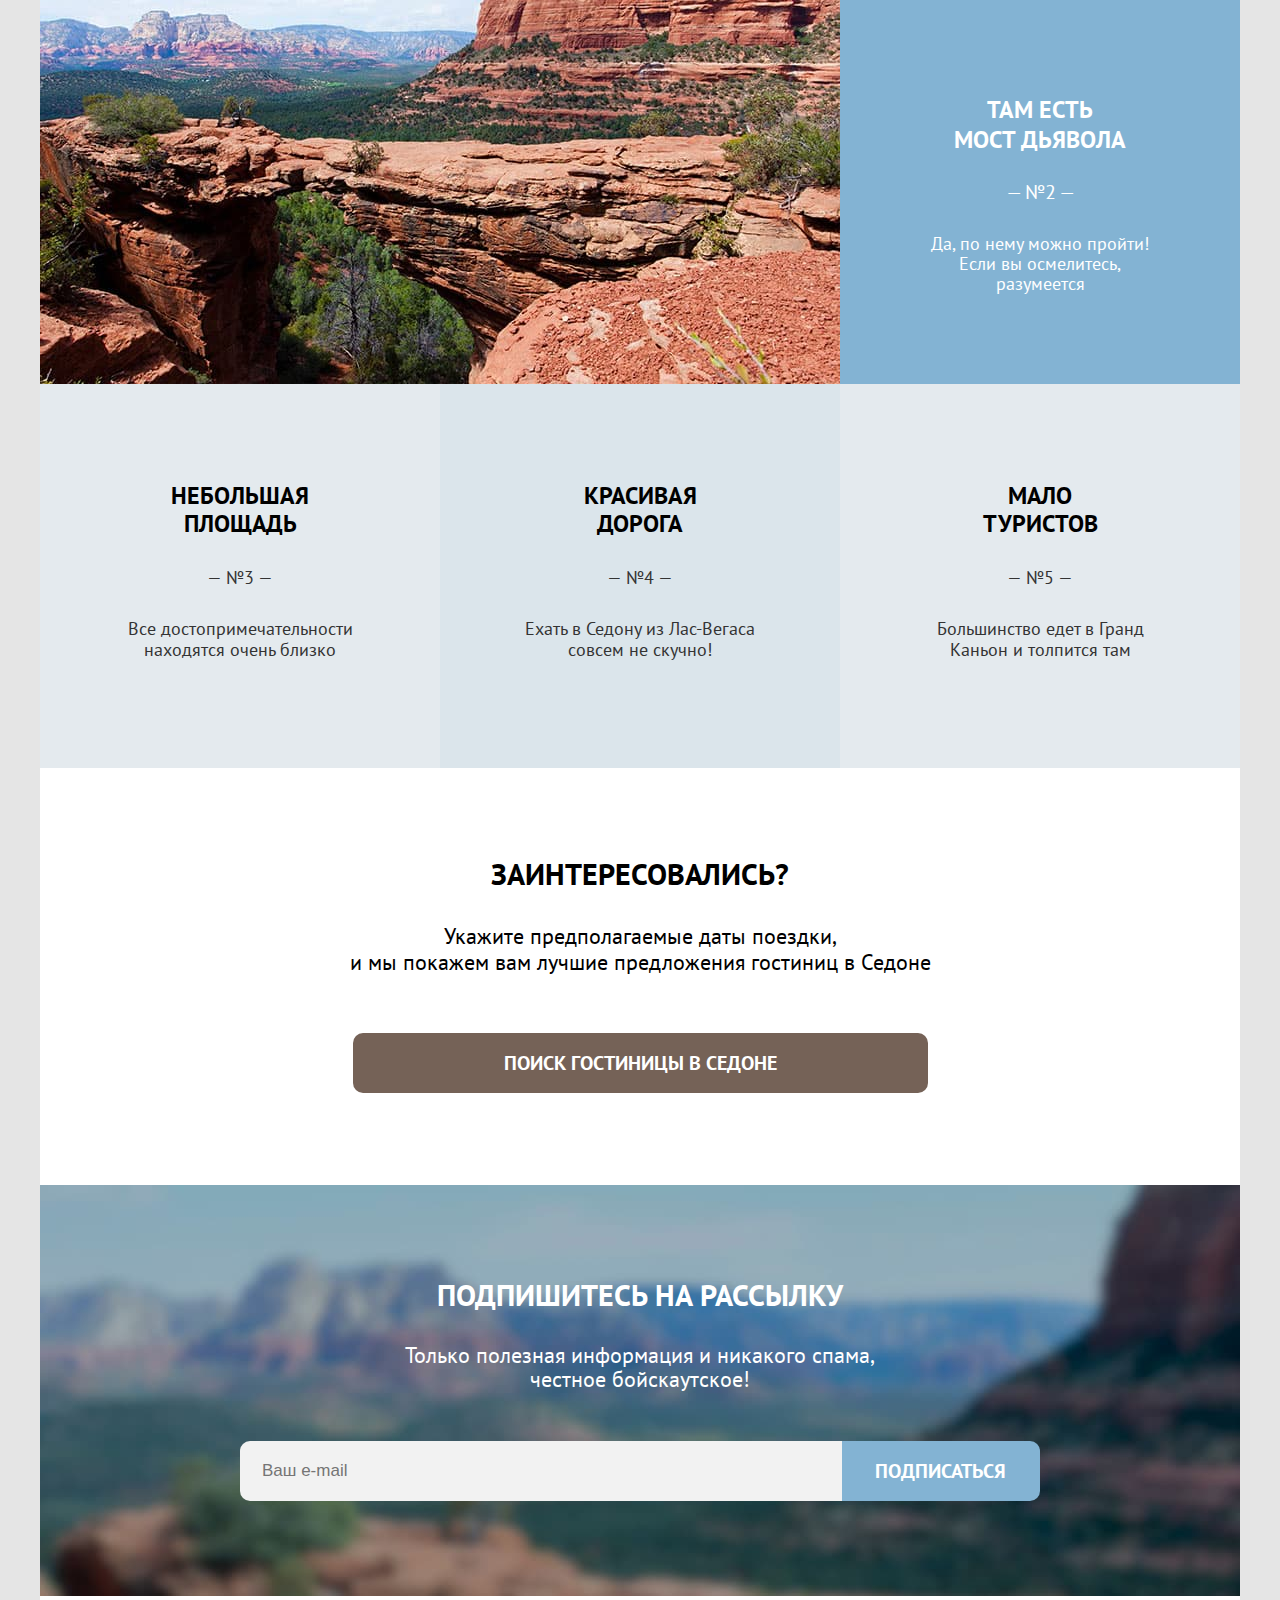
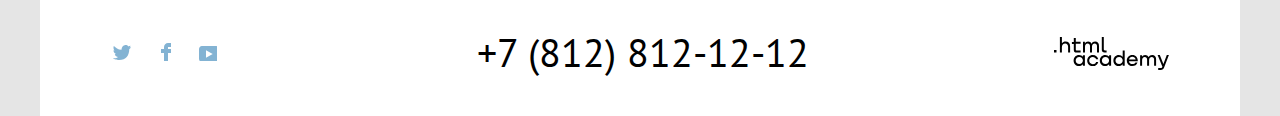
==== commit bbd1efab: "delete div" ====
--- a/index.html
+++ b/index.html
@@ -8,7 +8,6 @@
   </head>
   <body>
     <header class="page-header">
-      <div>span</div>
       <div class="page-container">
         <nav class="navigation">
           <ul class="navigation-list">
